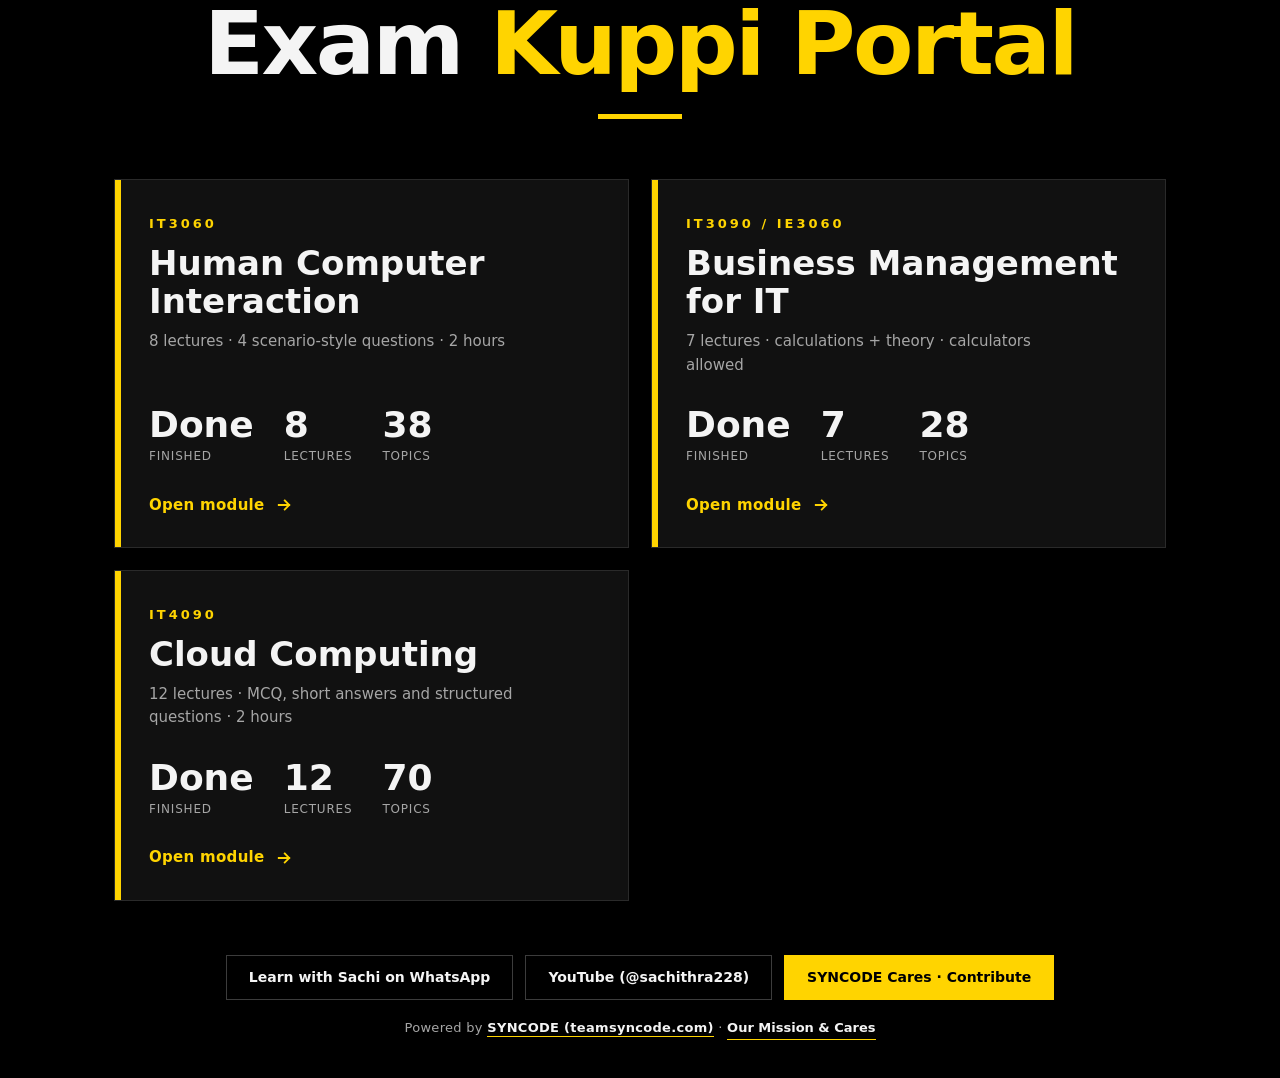
==== index.html @ 82d005c5 "Add Cloud Computing (IT4090) module with notes, exam map and practice quiz New cloud-computing/ page" ====
<!doctype html>
<html lang="en">
<head>
<meta charset="utf-8">
<meta name="viewport" content="width=device-width, initial-scale=1">
<title>Exam Kuppi Portal</title>
<style>
:root{
  --bg:#000; --side:#0a0a0a; --surf:#111; --surf2:#181818; --line:#2a2a2a; --line2:#3c3c3c;
  --txt:#f4f4f4; --muted:#a6a6a6; --faint:#747474;
  --y:#ffd400; --y2:#b89600; --y3:#6f5b00; --ytext:#000;
}
*{box-sizing:border-box;margin:0;padding:0}
html{scroll-behavior:smooth}
body{font-family:"Segoe UI","Nirmala UI",system-ui,-apple-system,sans-serif;background:var(--bg);color:var(--txt);line-height:1.55;min-height:100vh;-webkit-font-smoothing:antialiased}
button{font:inherit;color:inherit;border:0;background:none;cursor:pointer}
a{color:inherit;text-decoration:none}
svg{display:block}
::selection{background:var(--y);color:#000}
.view{display:none}
.view.on{display:block;animation:fin .35s ease}
@keyframes fin{from{opacity:0;transform:translateY(12px)}to{opacity:1;transform:none}}

/* ================= landing */
.land{max-width:1100px;margin:0 auto;padding:0 24px;min-height:100vh;display:flex;flex-direction:column;justify-content:center}
.land h1{font-size:clamp(42px,7.4vw,88px);line-height:1;font-weight:800;letter-spacing:-2.5px;text-align:center}
.land h1 span{color:var(--y)}
.rule{width:84px;height:5px;background:var(--y);margin:26px auto 0}
.mods{display:grid;grid-template-columns:1fr 1fr;gap:22px;margin-top:60px}
@media(max-width:760px){.mods{grid-template-columns:1fr}}
.mcard{position:relative;display:flex;flex-direction:column;padding:34px 34px 30px;background:var(--surf);border:1px solid var(--line);min-height:330px;transition:border-color .25s,transform .25s,background .25s}
.mcard::before{content:"";position:absolute;left:0;top:0;bottom:0;width:6px;background:var(--y)}
.mcard:hover{border-color:var(--y);transform:translateY(-6px);background:var(--surf2)}
.mcard .code{font-size:13px;font-weight:700;letter-spacing:3px;color:var(--y)}
.mcard h2{font-size:clamp(26px,3vw,34px);line-height:1.12;margin:10px 0 10px;font-weight:700}
.mcard p{color:var(--muted);font-size:15px;max-width:380px}
.mstats{display:flex;gap:30px;margin-top:auto;padding-top:30px}
.mstats b{display:block;font-size:36px;line-height:1;font-weight:800;color:var(--txt)}
.mstats span{font-size:12px;color:var(--muted);letter-spacing:.8px;text-transform:uppercase}
.mopen{display:inline-flex;align-items:center;gap:10px;margin-top:26px;font-weight:700;color:var(--y);font-size:15px;letter-spacing:.3px}
.mopen svg{transition:transform .25s}.mcard:hover .mopen svg{transform:translateX(7px)}
.lfoot{margin:54px 0 18px;display:flex;gap:12px;justify-content:center;flex-wrap:wrap}
.lbtn{display:inline-flex;align-items:center;justify-content:center;gap:9px;padding:11px 22px;border:1px solid var(--line2);background:transparent;font-size:14px;font-weight:600;color:var(--txt);transition:.2s}
.lbtn.cares{border-color:var(--y);background:var(--y);color:#000;font-weight:800}
.lbtn.cares:hover{background:#ffe033;border-color:#ffe033;color:#000;transform:translateY(-2px)}
.syncfoot{margin:0 0 38px;text-align:center;font-size:13px;color:var(--muted);letter-spacing:.3px}
.syncfoot a,.syncfoot button{color:var(--txt);font-weight:700;border-bottom:1px solid var(--y);padding-bottom:1px;transition:.2s}
.syncfoot a:hover,.syncfoot button:hover{color:var(--y)}
.cmod{position:fixed;inset:0;z-index:1000;background:rgba(0,0,0,.85);backdrop-filter:blur(4px);display:none;align-items:center;justify-content:center;padding:20px;overflow-y:auto}
.cmod.on{display:flex;animation:fin .22s ease}
.cbox{position:relative;width:100%;max-width:720px;background:var(--side);border:1px solid var(--line2);border-top:5px solid var(--y);padding:34px 34px 26px;margin:auto;box-shadow:0 24px 64px rgba(0,0,0,.85)}
.cclose{position:absolute;top:18px;right:18px;width:36px;height:36px;border:1px solid var(--line2);color:var(--muted);display:grid;place-items:center;transition:.18s;font-size:18px;line-height:1}
.cclose:hover{border-color:var(--y);color:var(--y)}
.cbox h2{font-size:clamp(24px,3.6vw,34px);line-height:1.12;font-weight:800;letter-spacing:-.8px;margin:6px 0 14px}
.cbox h2 span{color:var(--y)}
.cmiss{color:var(--txt);font-size:14.5px;line-height:1.6;padding:14px 18px;background:var(--surf);border:1px solid var(--line);border-left:4px solid var(--y);margin-bottom:22px}
.cmiss b{display:block;font-size:11px;font-weight:800;letter-spacing:2px;text-transform:uppercase;color:var(--y);margin-bottom:5px}
.csub{display:flex;align-items:center;justify-content:space-between;gap:10px;flex-wrap:wrap;font-size:11.5px;font-weight:800;letter-spacing:2px;text-transform:uppercase;color:var(--y);margin-bottom:12px}
.csub span{font-weight:500;letter-spacing:.3px;text-transform:none;color:var(--muted);font-size:12.5px}
.clist{display:grid;grid-template-columns:1fr;gap:10px}
.citem{display:flex;align-items:center;justify-content:space-between;gap:12px;padding:14px 15px;background:var(--surf);border:1px solid var(--line);text-align:left;transition:.2s}
.citem:hover{border-color:var(--y);background:var(--surf2);transform:translateY(-2px)}
.citem b{display:block;font-size:14px;font-weight:700;color:var(--txt);line-height:1.3}
.citem small{display:block;font-size:12px;color:var(--muted);margin-top:4px;line-height:1.35}
.citem .wa-ic{flex:none;width:32px;height:32px;background:var(--y);color:#000;display:grid;place-items:center;transition:transform .2s}
.citem:hover .wa-ic{transform:translateX(3px)}
.cfoot{margin-top:22px;padding-top:16px;border-top:1px solid var(--line);display:flex;align-items:center;justify-content:space-between;gap:12px;flex-wrap:wrap;font-size:13px;color:var(--muted)}
.cfoot a{color:var(--y);font-weight:700;display:inline-flex;align-items:center;gap:6px}
.cfoot a:hover{text-decoration:underline}
.lbtn:hover{border-color:var(--y);color:var(--y)}


.kick{display:none}
@media(max-width:700px){
  .land{padding:44px 18px 34px;justify-content:flex-start}
  .kick{display:inline-flex;align-items:center;gap:10px;font-size:12px;font-weight:700;letter-spacing:3px;text-transform:uppercase;color:var(--y);margin-bottom:18px}
  .kick::before{content:"";width:26px;height:2px;background:var(--y)}
  .land h1{text-align:left;font-size:min(13.4vw,64px);line-height:1;letter-spacing:-1.5px}
  .land h1 span{display:block}
  .rule{margin:22px 0 0;width:64px;height:5px}
  .mods{gap:16px;margin-top:32px}
  .mcard{padding:24px 20px 0;min-height:0;overflow:hidden}
  .mcard h2{font-size:26px;margin:8px 0 8px}
  .mcard p{font-size:14px}
  .mstats{display:grid;grid-template-columns:1fr 1fr 1fr;gap:0;margin:22px -20px 0;padding:0;border-top:1px solid var(--line)}
  .mstats div{padding:14px 0 13px 20px;border-right:1px solid var(--line)}
  .mstats div:last-child{border-right:0}
  .mstats b{font-size:28px}
  .mstats div:first-child b{color:var(--y)}
  .mstats span{font-size:10.5px;letter-spacing:.6px}
  .mopen{margin:0 -20px;padding:16px 20px;background:var(--y);color:#000;justify-content:space-between;font-size:15px;letter-spacing:.4px}
  .mcard:active{background:var(--surf2)}
  .mcard:hover{transform:none}
  .lfoot{flex-direction:column;gap:10px;margin:26px 0 0}
  .lbtn{width:100%;text-align:center;padding:15px 18px}
  .syncfoot{margin:14px 0 10px}
  .cbox{padding:26px 20px 22px}
  .clist{grid-template-columns:1fr}
}

/* ================= module shell */
.shell{display:grid;grid-template-columns:300px 1fr;min-height:100vh}
.side{position:sticky;top:0;height:100vh;overflow-y:auto;scrollbar-width:none;-ms-overflow-style:none;background:var(--side);border-right:1px solid var(--line);display:flex;flex-direction:column;padding:22px 18px 18px}
.side::-webkit-scrollbar{display:none;width:0;height:0}
.back{display:inline-flex;align-items:center;gap:8px;color:var(--muted);font-size:13.5px;font-weight:600;transition:.2s;align-self:flex-start}
.back:hover{color:var(--y)}
.sh{margin:22px 0 18px;padding-bottom:18px;border-bottom:1px solid var(--line)}
.sh .code{font-size:12px;font-weight:700;letter-spacing:2.6px;color:var(--y)}
.sh h2{font-size:20px;line-height:1.2;font-weight:700;margin:5px 0 12px}
.cd{display:flex;gap:8px}
.cd div{flex:1;border:1px solid var(--line);padding:8px 10px}
.cd b{display:block;font-size:20px;line-height:1.1;color:var(--y);font-weight:800}
.cd span{font-size:10.5px;letter-spacing:.8px;text-transform:uppercase;color:var(--muted)}
.ng{font-size:11px;font-weight:700;letter-spacing:2.2px;text-transform:uppercase;color:var(--faint);margin:6px 0 8px 2px}
.navlist{display:flex;flex-direction:column;gap:3px;margin-bottom:16px}
.ni{display:flex;align-items:center;gap:11px;padding:10px 12px;border-left:3px solid transparent;text-align:left;width:100%;font-size:14px;font-weight:500;color:var(--muted);transition:.18s;position:relative}
.ni:hover{background:var(--surf);color:var(--txt)}
.ni.on{background:var(--surf2);border-left-color:var(--y);color:var(--txt);font-weight:700}
.ni .no{flex:none;min-width:30px;font-size:12px;font-weight:800;letter-spacing:.4px;color:var(--y)}
.ni .nt{flex:1;min-width:0;white-space:nowrap;overflow:hidden;text-overflow:ellipsis}
.ni .cv{flex:none;font-size:11.5px;color:var(--faint)}
.ni.full .cv{color:var(--y)}
.ni .dot{flex:none;width:8px;height:8px;background:var(--y)}
.ni .dot.o{background:transparent;border:1.5px solid var(--faint)}
.sp{flex:1}
.prog{border-top:1px solid var(--line);padding-top:14px;font-size:12.5px;color:var(--muted)}
.prog .tr{height:6px;background:var(--surf2);margin-top:8px}
.prog .fl{height:100%;width:0;background:var(--y);transition:width .4s}
.prog b{color:var(--txt)}
.sfoot{display:flex;gap:8px;flex-wrap:wrap;margin-top:14px}
.sfoot a{font-size:12px;font-weight:600;color:var(--faint);border-bottom:1px solid var(--line2);padding-bottom:1px}
.sfoot a:hover{color:var(--y);border-color:var(--y)}

.main{padding:44px 54px 70px;min-width:0}
.main .inner{max-width:1240px}
.eyebrow{font-size:12.5px;font-weight:700;letter-spacing:2.6px;text-transform:uppercase;color:var(--y)}
.main h1{font-size:clamp(28px,4vw,44px);line-height:1.1;font-weight:800;letter-spacing:-1px;margin:6px 0 8px}
.lede{color:var(--muted);font-size:15px;max-width:640px}
.ysep{width:56px;height:4px;background:var(--y);margin:20px 0 26px}

/* exam map */
.bars{display:flex;flex-direction:column}
.bar{display:grid;grid-template-columns:190px 1fr 124px;gap:16px;align-items:center;padding:13px 12px;margin:0 -12px;border-bottom:1px solid var(--line);cursor:pointer;transition:background .15s}
.bar:hover{background:var(--surf)}
.bar .nm{font-size:14.5px;font-weight:600}
.bar .nm i{font-style:normal;color:var(--y);font-weight:800;margin-right:10px}
.bar .tr{height:12px;background:var(--surf2);border:1px solid var(--line)}
.bar .fl{height:100%;width:var(--w,0%);background:var(--y);animation:grow 1s cubic-bezier(.2,.8,.2,1) .15s both}
.bar.p-mid .fl{background:var(--y2)}.bar.p-low .fl{background:var(--y3)}.bar.p-skip .fl{background:#3a3a3a}
@keyframes grow{from{width:0}}
.bar .vl{text-align:right;color:var(--muted);font-size:13px;white-space:nowrap}
.legend{display:flex;gap:22px;margin-top:18px;font-size:12.5px;color:var(--muted);flex-wrap:wrap}
.legend i{display:inline-block;width:11px;height:11px;margin-right:7px;vertical-align:-1px}


/* exam map charts */
.inner.wide{max-width:none}
.kpis{display:grid;grid-template-columns:repeat(4,1fr);gap:12px;margin-bottom:20px}
.kpi{border:1px solid var(--line);background:var(--surf);padding:18px 18px 16px;border-top:3px solid var(--y)}
.kpi b{display:block;font-size:34px;line-height:1;font-weight:800;color:var(--y);letter-spacing:-1px}
.kpi b small{font-size:17px;color:var(--muted);font-weight:700;margin-left:2px}
.kpi span{display:block;margin-top:8px;font-size:12px;letter-spacing:.8px;text-transform:uppercase;color:var(--muted)}
.mgrid{display:grid;grid-template-columns:1fr 1.15fr;gap:20px;margin-bottom:20px}
@media(min-width:901px){.mgrid.eq{grid-template-columns:1fr 1fr}}
.pc{border:1px solid var(--line);background:var(--surf);padding:22px}
.pc h4{font-size:12px;font-weight:700;letter-spacing:2.2px;text-transform:uppercase;color:var(--y)}
.pc .ps{font-size:13px;color:var(--muted);margin:4px 0 16px}
.dwrap{display:flex;gap:22px;align-items:center;flex-wrap:wrap}
.donut{width:210px;height:210px;flex:none}
.donut .seg{cursor:pointer;transition:opacity .2s;animation:dr 1.1s cubic-bezier(.2,.8,.2,1) both}
@keyframes dr{from{stroke-dasharray:0 var(--c)}}
.donut text{text-anchor:middle}
.dl{flex:1;min-width:170px;display:flex;flex-direction:column;gap:2px}
.dl div{display:flex;align-items:center;gap:10px;padding:6px 8px;margin:0 -8px;font-size:13.5px;cursor:pointer;transition:background .15s}
.dl div:hover{background:var(--surf2)}
.dl i{flex:none;width:12px;height:12px}
.dl em{font-style:normal;flex:1}
.dl b{font-weight:700;color:var(--txt)}
.heat{display:grid;grid-template-columns:150px repeat(var(--cols),1fr) 48px;gap:5px;align-items:center}
.heat .hh{font-size:11px;font-weight:700;letter-spacing:.6px;color:var(--muted);text-align:center;text-transform:uppercase}
.heat .hl{font-size:13.5px;font-weight:600;white-space:nowrap;overflow:hidden;text-overflow:ellipsis;cursor:pointer}
.heat .hl i{font-style:normal;color:var(--y);font-weight:800;margin-right:8px}
.heat .hc{height:30px;border:1px solid var(--line);background:var(--surf2);cursor:pointer}
.heat .hc.on{background:var(--y);border-color:var(--y)}
.heat .ht{font-size:12px;color:var(--muted);text-align:right}
.heat .hl:hover{color:var(--y)}
.stack{display:flex;height:34px;border:1px solid var(--line);overflow:hidden}
.stack div{display:grid;place-items:center;font-size:12px;font-weight:800;color:#000;min-width:0}
.sleg{display:flex;gap:18px;flex-wrap:wrap;margin-top:12px;font-size:12.5px;color:var(--muted)}
.sleg i{display:inline-block;width:11px;height:11px;margin-right:7px;vertical-align:-1px}
.hy{display:flex;flex-direction:column;gap:2px}
.hy>div{display:grid;grid-template-columns:128px 1fr 56px;gap:14px;align-items:center;padding:8px 8px;margin:0 -8px;cursor:pointer;font-size:13.5px;transition:background .15s}
.hy>div:hover{background:var(--surf2)}
.hy .tk{display:flex;gap:3px}
.hy .tk i{flex:1;height:14px;background:var(--surf2);border:1px solid var(--line)}
.hy .tk i.on{background:var(--y);border-color:var(--y)}
.hy .nm i{font-style:normal;color:var(--y);font-weight:800;margin-right:8px}
.hy .vl{text-align:right;color:var(--muted);font-size:12.5px}
@media(max-width:900px){
  .kpis{grid-template-columns:repeat(2,1fr)}
  .mgrid{grid-template-columns:1fr}
  .heat{grid-template-columns:104px repeat(var(--cols),1fr) 40px}
  .hy>div{grid-template-columns:96px 1fr 48px;gap:10px}
  .donut{margin:0 auto}
}

/* rules */
.stats{display:grid;grid-template-columns:repeat(4,1fr);gap:12px;margin-bottom:30px}
.stats div{border:1px solid var(--line);background:var(--surf);padding:18px 14px;text-align:center;border-top:3px solid var(--y)}
.stats b{display:block;font-size:24px;line-height:1.15;color:var(--y);font-weight:800}
.stats span{font-size:12px;color:var(--muted)}
.rules{display:flex;flex-direction:column;gap:0;counter-reset:r}
.rules div{display:flex;gap:18px;align-items:flex-start;padding:17px 4px;border-bottom:1px solid var(--line);font-size:16px}
.rules i{counter-increment:r;flex:none;width:32px;height:32px;background:var(--y);color:#000;font-style:normal;font-weight:800;font-size:14px;display:grid;place-items:center}
.rules i::before{content:counter(r)}

/* lecture view */
.lhead{display:flex;gap:18px;align-items:flex-start}
.lbig{flex:none;width:64px;height:64px;background:var(--y);color:#000;display:grid;place-items:center;font-weight:800;font-size:22px}
.tags{display:flex;gap:7px;flex-wrap:wrap;margin-top:12px}
.tg{font-size:11.5px;font-weight:700;padding:3px 10px;letter-spacing:.3px;border:1px solid var(--line2);color:var(--muted)}
.tg.hot{background:var(--y);border-color:var(--y);color:#000}
.tg.mid{border-color:var(--y2);color:var(--y2)}
.tg.low{border-color:var(--y3);color:#9b8400}
.toolbar{display:flex;gap:10px;flex-wrap:wrap;margin:24px 0 18px}
.tbtn{padding:9px 16px;border:1px solid var(--line2);font-size:13px;font-weight:600;color:var(--muted);transition:.18s}
.tbtn:hover{border-color:var(--y);color:var(--y)}
.tbtn.on{background:var(--y);border-color:var(--y);color:#000}

/* tree */
.rootrow{display:flex;align-items:center;gap:14px;padding:13px 18px;background:var(--surf);border:1px solid var(--line);border-left:4px solid var(--y)}
.rootrow b{font-size:16.5px}.rootrow .cnt{margin-left:auto;color:var(--muted);font-size:13px}
.rootrow.sm{padding:10px 16px;margin-top:14px}.rootrow.sm b{font-size:15px}
.children{margin-left:26px;padding:6px 0 4px 26px}
.children>.node{position:relative}
.children>.node::before{content:"";position:absolute;left:-26px;top:-6px;bottom:0;border-left:1.5px solid var(--line2)}
.children>.node:last-child::before{bottom:auto;height:calc(var(--tick) + 6px)}
.children>.node::after{content:"";position:absolute;left:-26px;top:var(--tick);width:20px;border-top:1.5px solid var(--line2)}
.lv2{--tick:26px}.lv3{--tick:15px}
.kids{display:grid;grid-template-rows:0fr;transition:grid-template-rows .3s ease}
.node.open>.kids{grid-template-rows:1fr}
.kin{overflow:hidden}
.nrow{width:100%;text-align:left;display:flex;gap:13px;align-items:center}
.topic>.nrow{padding:10px 12px;margin:3px 0;border:1px solid transparent;transition:.15s}
.topic>.nrow:hover{background:var(--surf);border-color:var(--line)}
.topic.open>.nrow{background:var(--surf);border-color:var(--line2)}
.ck{flex:none;width:22px;height:22px;border:1.5px solid var(--faint);display:grid;place-items:center;color:transparent;transition:.15s}
.ck:hover{border-color:var(--y)}
.topic.done .ck{background:var(--y);border-color:var(--y);color:#000}
.ttx{flex:1;min-width:0;font-weight:600;font-size:15px}
.ttx small{display:block;font-weight:400;font-size:12px;color:var(--faint)}
.topic.done .ttx{color:var(--muted)}
.yield{display:inline-block;font-size:10.5px;font-weight:800;letter-spacing:.9px;text-transform:uppercase;background:var(--y);color:#000;padding:1px 8px;margin-right:8px;vertical-align:1px}
.chev{flex:none;width:28px;height:28px;display:grid;place-items:center;color:var(--muted);transition:transform .25s}
.node.open>.nrow .chev{transform:rotate(90deg);color:var(--y)}
.leaf{padding:5px 0 5px 4px;font-size:14.5px;position:relative}
.leaf b{color:var(--y)}
.leaf table{width:100%;border-collapse:collapse;font-size:13.5px;margin:2px 0}
.leaf td,.leaf th{border:1px solid var(--line2);padding:7px 11px;text-align:left;vertical-align:top}
.leaf th{background:var(--y);color:#000;font-weight:700}
.leaf.note .lf{border-left:3px solid var(--y);background:var(--surf);padding:8px 14px;font-size:13.5px}
.leaf.note .lf::before{content:"NOTE  ";font-weight:800;color:var(--y);letter-spacing:.8px;font-size:11px}
.etip{margin:14px 0 6px;padding:16px 20px;background:var(--y);color:#000;font-size:14.5px;font-weight:500}
.etip b{letter-spacing:1px;text-transform:uppercase;font-size:11.5px;margin-right:10px;background:#000;color:var(--y);padding:2px 8px}
.lnav{display:flex;justify-content:space-between;gap:10px;margin-top:22px}
.lnav button{padding:11px 20px;border:1px solid var(--line2);font-size:13.5px;font-weight:600;color:var(--txt);transition:.18s}
.lnav button:hover:not(:disabled){border-color:var(--y);color:var(--y)}
.lnav button:disabled{opacity:.3;cursor:default}
.hide{display:none!important}
.empty{color:var(--muted);padding:30px 0}


/* head row, papers and preview */
.hrow{display:flex;align-items:flex-end;justify-content:space-between;gap:6px 18px;flex-wrap:wrap}
.pbtn{display:inline-flex;align-items:center;gap:10px;flex:none;background:var(--y);color:#000;border:1px solid var(--y);font-size:13.5px;font-weight:800;letter-spacing:.3px;padding:13px 20px;margin-bottom:8px;transition:.18s}
.pbtn:hover{background:#000;color:var(--y)}
.dgroup{margin-bottom:18px}
.dgl{font-size:11px;font-weight:700;letter-spacing:2.2px;text-transform:uppercase;color:var(--faint);margin-bottom:9px}
.dtabs{display:flex;gap:8px;flex-wrap:wrap}
.dtab{display:inline-flex;align-items:center;gap:9px;padding:10px 16px;border:1px solid var(--line2);font-size:13.5px;font-weight:600;color:var(--muted);transition:.18s}
.dtab:hover{border-color:var(--y);color:var(--y)}
.dtab.on{background:var(--y);border-color:var(--y);color:#000}
.dtab small{font-size:11px;font-weight:700;opacity:.65}
.vbar{display:flex;align-items:center;gap:10px 12px;flex-wrap:wrap;padding:14px 18px;margin-top:6px;border:1px solid var(--line);border-left:4px solid var(--y);background:var(--surf)}
.vbar .vt{flex:1;min-width:220px}
.vbar .vt b{display:block;font-size:16px}
.vbar .vt span{font-size:12.5px;color:var(--muted)}
.vwrap{display:flex;flex-direction:column;align-items:center;gap:16px;min-height:320px;padding:24px 16px;background:#0a0a0a;border:1px solid var(--line);border-top:0}
.vpage{position:relative;width:100%;max-width:1000px;background:#fff;box-shadow:0 6px 28px rgba(0,0,0,.7)}
.vpage canvas{position:absolute;inset:0;width:100%;height:100%}
.vpage i{position:absolute;z-index:1;right:10px;bottom:8px;padding:4px 8px;background:#000;color:var(--y);font-size:11px;font-weight:700;font-style:normal}
.vmsg{color:var(--muted);padding:40px 10px;text-align:center;max-width:520px}



/* ================= message sachi */
.mform{max-width:760px}
.mlab{display:block;font-size:11.5px;font-weight:800;letter-spacing:1.8px;text-transform:uppercase;color:var(--y);margin:22px 0 9px}
.mlab small{font-weight:500;letter-spacing:.3px;text-transform:none;color:var(--muted);margin-left:8px;font-size:12.5px}
.mchips{display:flex;gap:8px;flex-wrap:wrap}
.mchip{padding:9px 16px;border:1px solid var(--line2);font-size:13.5px;font-weight:600;color:var(--muted);transition:.18s}
.mchip:hover{border-color:var(--y);color:var(--y)}
.mchip.on{background:var(--y);border-color:var(--y);color:#000}
.mform textarea,.mform input[type=text]{width:100%;background:var(--surf);border:1px solid var(--line2);color:var(--txt);font:inherit;font-size:15px;padding:13px 15px;outline:0;border-radius:0;transition:border-color .18s}
.mform textarea{min-height:170px;resize:vertical;line-height:1.55}
.mform textarea:focus,.mform input[type=text]:focus{border-color:var(--y)}
.mform ::placeholder{color:var(--faint)}
.mrow{display:flex;align-items:center;justify-content:space-between;gap:12px;margin-top:8px;font-size:12.5px;color:var(--faint)}
.mrow b{color:var(--muted);font-weight:600}
.mhp{position:absolute;left:-9999px;width:1px;height:1px;overflow:hidden}
.mact{display:flex;align-items:center;gap:16px;flex-wrap:wrap;margin-top:26px}
.mact .pbtn{margin:0;cursor:pointer;font-family:inherit}
.mact .pbtn:disabled{opacity:.5;cursor:default}
.mnote{font-size:13px;color:var(--muted)}
.mmsg{margin-top:18px;padding:14px 18px;border:1px solid var(--line);border-left:4px solid var(--y);background:var(--surf);font-size:14.5px}
.mmsg.err{border-left-color:#ff6b5e}
.mmsg b{color:var(--y)}
.mdone{padding:34px 28px;border:1px solid var(--line);border-top:4px solid var(--y);background:var(--surf);max-width:760px}
.mdone h3{font-size:22px;margin-bottom:8px}.mdone p{color:var(--muted);margin-bottom:18px}


.mswrap{display:flex;align-items:center;gap:14px;margin-top:22px;padding:14px 16px;border:1px solid var(--line);background:var(--surf)}
.sw{flex:none;position:relative;width:50px;height:28px;border:1px solid var(--line2);background:var(--surf2);transition:.2s}
.sw i{position:absolute;top:3px;left:3px;width:20px;height:20px;background:var(--faint);transition:.2s}
.sw.on{background:var(--y);border-color:var(--y)}
.sw.on i{left:25px;background:#000}
.sw:focus-visible{outline:2px solid var(--y);outline-offset:2px}
.swt b{display:block;font-size:15px}
.swt span{font-size:12.5px;color:var(--muted)}
#mnamebox.hide{display:none}


.mpub{margin-top:10px;font-size:12.5px;color:var(--muted)}
.wall{margin-top:46px;max-width:760px;padding-top:26px;border-top:1px solid var(--line)}
.wh{display:flex;align-items:center;justify-content:space-between;gap:12px;margin-bottom:16px}
.wh h3{font-size:12px;font-weight:800;letter-spacing:2px;text-transform:uppercase;color:var(--y)}
.wh h3 span{color:var(--muted);font-weight:600;letter-spacing:.4px;text-transform:none;margin-left:8px}
.wref,.wmod{font-size:12.5px;font-weight:600;color:var(--faint);border-bottom:1px solid var(--line2);padding-bottom:1px;transition:.18s}
.wref:hover,.wmod:hover{color:var(--y);border-color:var(--y)}
.wmsg{padding:16px 18px;margin-bottom:10px;border:1px solid var(--line);border-left:4px solid var(--y);background:var(--surf)}
.wmsg p{font-size:15px;line-height:1.6;word-wrap:break-word;overflow-wrap:anywhere}
.wmeta{display:flex;align-items:center;gap:10px;margin-top:10px;font-size:12px;color:var(--faint)}
.wmeta b{color:var(--muted);font-weight:700}
.wdel{margin-left:auto;padding:4px 10px;border:1px solid #6b2a25;color:#ff8f84;font-size:12px;font-weight:700}
.wdel:hover{background:#ff6b5e;color:#000;border-color:#ff6b5e}
.wmsg0{padding:26px 8px;color:var(--muted);font-size:14.5px}
.wfoot{margin-top:18px;text-align:right}

/* ================= try with me */
#v-try.on{display:block}
.tw{height:100vh;height:100dvh;display:grid;grid-template-rows:auto minmax(0,1fr) auto;background:var(--bg)}
.tbar{display:flex;align-items:center;gap:16px;padding:11px 22px;background:var(--side);border-bottom:1px solid var(--line);min-width:0}
.tbar .ttl{flex:none;font-weight:800;font-size:15px;line-height:1.2}
.tbar .ttl small{display:block;font-weight:600;font-size:11px;letter-spacing:1.6px;text-transform:uppercase;color:var(--y)}
.tchips{display:flex;gap:6px;flex:1;min-width:0;overflow-x:auto;scrollbar-width:none;padding:2px 0}
.tchips::-webkit-scrollbar{display:none}
.tchip{flex:none;padding:6px 11px;border:1px solid var(--line2);font-size:12.5px;font-weight:700;color:var(--muted);transition:.15s}
.tchip:hover{border-color:var(--y);color:var(--y)}
.tchip.on{background:var(--y);border-color:var(--y);color:#000}
.tchip.q{margin-left:12px;border-color:transparent;padding-left:0;padding-right:2px;color:var(--faint);letter-spacing:1.4px;font-size:11px;text-transform:uppercase;pointer-events:none}
.tbody{display:grid;grid-template-columns:minmax(0,1fr) minmax(0,1.12fr);min-height:0}
.tpl{overflow-y:auto;padding:24px 28px 40px;background:#0e0e0e;border-right:1px solid var(--line)}
.tph{display:flex;align-items:baseline;gap:12px;flex-wrap:wrap;margin-bottom:14px}
.tph .qn{font-size:12px;font-weight:700;letter-spacing:2px;text-transform:uppercase;color:var(--y)}
.tph h2{font-size:20px;line-height:1.25;font-weight:800;flex-basis:100%}
.tph .mkc{margin-left:auto;background:var(--y);color:#000;font-weight:800;font-size:12px;padding:3px 10px}
.paper{background:#f6f3ea;color:#151515;padding:24px 28px;font-family:Georgia,"Times New Roman",serif;font-size:16.5px;line-height:1.6;box-shadow:0 10px 34px rgba(0,0,0,.7)}
.paper .qtx{margin:0 0 12px}
.paper .mk{font-style:italic;color:#444;font-size:14.5px;white-space:nowrap}
.paper ol.tl{list-style:none;margin:6px 0 0;padding:0}
.paper ol.tl li{display:flex;gap:12px;padding:3px 0}
.paper ol.tl li span{flex:none;width:34px;text-align:right}
.paper .tb{width:100%;border-collapse:collapse;margin:10px 0 14px;font-size:15px}
.paper .tb th,.paper .tb td{border:1px solid #222;padding:4px 10px;text-align:left}
.paper .tb th{background:#e5e1d3}
.paper .tb td:not(:first-child),.paper .tb th:not(:first-child){text-align:right}
.paper .tb tr.tot td{font-weight:700;background:#ece8da}
.paper .fig{background:#fff;max-width:400px;margin:10px auto 0;border:1px solid #ccc}
.paper .fig svg{display:block;width:100%;height:auto}
.paper .fig .cap{text-align:center;font-weight:700;padding:2px 0 6px;font-size:14px}
.tpr{overflow-y:auto;padding:24px 28px 90px;cursor:pointer;scroll-behavior:smooth;position:relative}
.tpr .tph{margin-bottom:16px}
.st{border:1px solid var(--line);border-left:4px solid var(--y);background:var(--surf);padding:16px 20px;margin-bottom:14px;animation:stin .4s cubic-bezier(.2,.8,.2,1)}
@keyframes stin{from{opacity:0;transform:translateY(14px)}}
.st h5{font-size:11.5px;font-weight:800;letter-spacing:1.5px;text-transform:uppercase;color:var(--y);margin-bottom:9px}
.st h5 i{font-style:normal;display:inline-block;min-width:22px;margin-right:8px;padding:1px 6px;background:var(--y);color:#000;text-align:center}
.st .sn{color:#e8e8e8;font-size:15px;margin:6px 0 8px}
.st .fa{background:var(--y);color:#000;font-weight:800;font-size:16.5px;line-height:1.35;padding:11px 15px;margin:8px 0}
.st ul.lst{margin:6px 0 4px 20px;padding:0;font-size:15px}
.st ul.lst li{margin:3px 0}
.st .tb{width:100%;border-collapse:collapse;margin:8px 0;font-size:14px}
.st .tb th,.st .tb td{border:1px solid var(--line2);padding:6px 10px;text-align:left;vertical-align:top}
.st .tb th{background:var(--y);color:#000;font-weight:700}
.st .tb.num td:not(:first-child),.st .tb.num th:not(:first-child){text-align:right}
.st .tb tr.tot td{font-weight:800;color:var(--y);background:var(--surf2)}
.st .tp{margin-top:6px;padding:10px 14px;border:1px dashed var(--y);font-size:14.5px}
.st .tp .lb{color:var(--y);letter-spacing:1px;font-size:11.5px;font-weight:800;margin-right:10px}
.st .calc{display:flex;gap:14px;padding:6px 0;border-bottom:1px dashed var(--line2);font-size:15.5px}
.st .calc span{flex:none;min-width:118px;padding-top:3px;font-size:11.5px;font-weight:800;letter-spacing:.8px;text-transform:uppercase;color:var(--y)}
.st .tx{font-weight:700;font-size:15.5px}
.st .ef{margin:4px 0 8px;font-size:14.5px;color:var(--muted)}
.st .ef b{color:var(--txt)}
.st .run{margin-top:8px;padding:9px 13px;background:var(--surf2);border:1px solid var(--line);font-size:15px}
.st .run .ok{color:var(--y);font-weight:800;font-size:12px;letter-spacing:.8px;text-transform:uppercase;margin-left:8px}
.st .grpnote{font-size:12px;color:var(--muted);margin-bottom:4px}
.st .fig{background:#fff;padding:8px;margin:12px auto 4px;max-width:440px}
.st .fig svg{display:block;width:100%;height:auto}
.thint{border:1px dashed var(--line2);padding:26px 22px;color:var(--muted);font-size:15px;text-align:center}
.thint b{color:var(--y)}
.tend{padding:16px;text-align:center;color:var(--y);font-weight:700;letter-spacing:.5px;font-size:14px}
.tbot{display:flex;align-items:center;gap:14px;padding:10px 22px;background:var(--side);border-top:1px solid var(--line)}
.tprog{flex:1;min-width:0}
.tprog .tt{font-size:12.5px;color:var(--muted);margin-bottom:6px;white-space:nowrap;overflow:hidden;text-overflow:ellipsis}
.tprog .tt b{color:var(--txt)}
.tprog .bar2{height:5px;background:var(--surf2)}
.tprog .bar2 i{display:block;height:100%;width:0;background:var(--y);transition:width .3s}
.tbot .tbtn{padding:10px 18px}
.tbot .tbtn.big{background:var(--y);border-color:var(--y);color:#000;font-weight:800}
.tbot .tbtn.big:hover{background:#000;color:var(--y)}
.thelp{font-size:11.5px;color:var(--faint);white-space:nowrap}
@media(max-width:900px){
  .tbar{padding:9px 12px;gap:8px 12px;flex-wrap:wrap}.tbar .ttl small{display:none}
  .tchips{flex:1 1 100%;order:3}
  .tbody{grid-template-columns:minmax(0,1fr);grid-template-rows:minmax(0,36%) minmax(0,1fr)}
  .tpl{padding:14px 14px 24px;border-right:0;border-bottom:1px solid var(--line)}
  .paper{padding:16px;font-size:15px}
  .tpr{padding:16px 14px 80px}
  .tbot{flex-wrap:wrap;padding:8px 12px;gap:8px}.tprog{flex:1 1 100%}.thelp{display:none}.tbot .tbtn{flex:1;padding:10px 6px;font-size:13px}
  .st .tb,.paper .tb{display:block;overflow-x:auto}
  .tph h2{font-size:18px}
}

/* ================= responsive */
@media(max-width:900px){
  .shell{grid-template-columns:1fr}
  .side{position:static;height:auto;border-right:0;border-bottom:1px solid var(--line);padding:16px 16px 6px}
  .sh{margin:14px 0 12px;padding-bottom:12px}
  .navlist{flex-direction:row;overflow-x:auto;gap:6px;padding-bottom:10px;margin-bottom:8px}
  .ni{flex:none;width:auto;border-left:0;border-bottom:3px solid transparent;padding:9px 13px;white-space:nowrap}
  .ni.on{border-bottom-color:var(--y);border-left-color:transparent}
  .ni .nt{max-width:150px}.ni .cv,.ni .dot{display:none}
  .ng,.sp,.sfoot{display:none}
  .prog{border-top:0;padding-top:0;margin-bottom:12px}
  .main{padding:28px 18px 56px}
  .vwrap{padding:14px 8px}.dtab{padding:9px 12px}.pbtn{padding:11px 16px}
  .stats{grid-template-columns:repeat(2,1fr)}
  .bar{grid-template-columns:1fr;gap:6px}.bar .vl{text-align:left}
  .children{margin-left:10px;padding-left:18px}
  .children>.node::before,.children>.node::after{left:-18px}.children>.node::after{width:14px}
  .rootrow .cnt{display:none}
  .lbig{width:50px;height:50px;font-size:18px}
  .leaf table{display:block;overflow-x:auto}
}
</style>
</head>
<body>

<!-- ================= landing -->
<section class="view" id="v-land">
  <div class="land">
    <div class="kick">Learn with Sachi</div>
    <h1>Exam <span>Kuppi Portal</span></h1>
    <div class="rule"></div>
    <div class="mods" id="mods"></div>
    <div class="lfoot">
      <a class="lbtn" href="https://whatsapp.com/channel/0029VbAOUZj6hENiKN0n9K2y" target="_blank" rel="noopener">Learn with Sachi on WhatsApp</a>
      <a class="lbtn" href="https://www.youtube.com/@sachithra228" target="_blank" rel="noopener">YouTube (@sachithra228)</a>
      <button class="lbtn cares" type="button" data-cares>SYNCODE Cares · Contribute</button>
    </div>
    <div class="syncfoot">Powered by <a href="https://teamsyncode.com" target="_blank" rel="noopener">SYNCODE (teamsyncode.com)</a> · <button type="button" data-cares>Our Mission &amp; Cares</button>
    </div>
  </div>
</section>

<!-- ================= module -->
<section class="view" id="v-mod">
  <div class="shell">
    <aside class="side" id="side"></aside>
    <main class="main"><div class="inner" id="main"></div></main>
  </div>
</section>

<!-- ================= try with me -->
<section class="view" id="v-try"><div class="tw" id="tw"></div></section>

<script>
const li=a=>"<ul>"+a.map(x=>"<li>"+x+"</li>").join("")+"</ul>";
const tip=t=>'<div class="tip">'+t+'</div>';
const DATA={
hci:{
 key:"hci",name:"Human Computer Interaction",code:"IT3060",date:[10,29],drive:"https://drive.google.com/drive/folders/10buIjxId_D9DDx8CcCl0pB1D9Rixxtb7?usp=sharing",color:"#38bdf8",
 desc:"8 lectures · 4 scenario-style questions · 2 hours",
 mapSub:"2023 / 2024 papers වල ප්‍රශ්න lecture එකකට map කරපු approximate marks (මගේ mapping).",
 fmt:[["2 hrs","Paper duration"],["4 Qs","All compulsory"],["10 min","Reading time"],["100","Total marks"]],
 rules:["<b>Marks = Points.</b> 6 marks → 3 points × 2 lines","<b>Scenario නම</b> හැම answer එකකම (Ryan, FitTrack…)","<b>Agree/Disagree</b> → decision + UX terms + example","<b>Define → Explain → Example</b>; Compare = table","Persona / storyboard / wireframe → boxes + labels"],
 plan:[["Intro + Exam map","8–10 min"],["L1 HCI & UX","22 min"],["L2 Design Mindset","20 min"],["L3 User Research","30 min"],["Break","10 min"],["L4 Ideation & Interactions","22 min"],["L5 Principles","15 min"],["L6 Prototyping","22 min"],["L7 Usability Evaluation","25 min"],["Live scenario drill + Q&A","20 min"]],
 planSub:"Full plan ≈ 3 hrs (fast plan ≈ 2 hrs: L5 & L4 interface types ඉක්මනින් යන්න).",
 lectures:[
 {n:1,t:"Overview of HCI & UX",p:"hot",w:24.5,wl:"≈ 28 / 21 marks",s:"Definitions, UX factors, contexts, social issues, accessibility",
  tags:["2019","2022","2023","2024"],
  topics:[
   {t:"HCI & UX definitions",h:1,b:li(["<b>HCI</b> = study of how people interact with computing technology — <i>design, evaluation & implementation</i> of interactive systems for human use (ACM SIGCHI).","<b>Goals:</b> usable products · improve existing ones · find tasks software can solve. <b>Interdisciplinary.</b>","<b>UX</b> = all aspects of end-user interaction with company, services & products (Norman & Nielsen)."])},
   {t:"UX factors – Morville's 7 (U-U-F-C-D-A-V)",h:1,sub:"2023 · 2024",b:li(["<b>Useful</b> – serves a real need · <b>Usable</b> – effective & efficient","<b>Findable</b> – easy to locate · <b>Credible</b> – trustworthy","<b>Desirable</b> – chosen over alternatives · <b>Accessible</b> – all abilities","<b>Valuable</b> – value to user & business"])},
   {t:"UI vs UX",h:1,sub:"2023 Q1(b)",b:li(["<b>UI</b> = look & feel (layout, colour, buttons, typography).","<b>UX</b> = the whole experience (needs, emotions, usability, usefulness). UI ⊂ UX."])},
   {t:"User-Centered Design & HCI benefits",b:li(["<b>4 steps:</b> understand context → specify requirements → design → evaluate (iterate).","<b>Advantages:</b> ↑ sales/↓ support cost · safer · recognises diversity.","<b>HCI benefits:</b> productivity ↑ · training ↓ · quality · satisfaction · market share ↑ (2024 Q1a)."])},
   {t:"Contexts of HCI (4 + social)",h:1,sub:"2023 Q1(d) · 2024 Q1(c)",b:li(["Context = actual conditions under which a system is used.","<b>User</b> (profile, location, people) · <b>Time</b> (time zone, season) · <b>Physical</b> (noise, light, temperature) · <b>Computing</b> (network, bandwidth, devices) · Social (5th)."])+tip("Definition + 2 types with examples = 4 marks.")},
   {t:"Social issues & multi-cultural interaction",sub:"2019 · 2024",b:li(["11 issues: privacy & security · literacy · business needs · gender · age · government · technology diversity · emergencies · personal needs · cultural · human diversity.","Multi-cultural: language, date formats, LTR/RTL, currency, colours, symbols."])},
   {t:"Accessibility – 4 disabilities + fixes",h:1,sub:"2023 · 2024",b:'<table><tr><th>Type</th><th>Design for it</th></tr><tr><td><b>Visual</b></td><td>Screen reader, high contrast, scalable text, not colour-only (8% men colour-blind)</td></tr><tr><td><b>Auditory</b></td><td>Captions, transcripts, visual alerts</td></tr><tr><td><b>Motor</b></td><td>Voice input, Sticky Keys, eye tracking, big targets</td></tr><tr><td><b>Cognitive</b></td><td>Simple language, sitemap, spell-checker</td></tr></table>'}
  ],tip:"L1 = 20–28 marks of every paper. UX factors, contexts, accessibility ඉතා වැදගත්."},
 {n:2,t:"Design Mindset",p:"hot",w:15.8,wl:"≈ 13 / 18.5 marks",s:"Design Thinking · Participatory Design · Behavioral sciences",tags:["2019","2022","2023","2024"],
  topics:[
   {t:"Design Thinking – 5 phases",h:1,sub:"10 marks every year",b:li(["<b>1 Empathize</b> – interview, observe, immerse; drop assumptions.","<b>2 Define</b> – human-centred problem statement: “[User] needs [need] because [insight]”.","<b>3 Ideate</b> – brainstorm, brainwrite, SCAMPER; quantity first.","<b>4 Prototype</b> – cheap scaled-down versions; accept / improve / reject.","<b>5 Test</b> – with real users; results feed back (non-linear, iterative)."])+tip("Write 2 lines per phase naming <b>your scenario</b> (e.g. Ryan, Wooden Creations).")},
   {t:"Participatory Design",h:1,sub:"all 4 papers",b:li(["Users + developers + business reps design <b>together</b> — user = partner.","<b>Why:</b> realistic expectations · ↓ resistance · user voice · <b>mutual learning</b>.","<b>Limits:</b> time, proximity, access to right users. <b>Designers:</b> coordinate · facilitate · prepare · advocate."])},
   {t:"Behavioral science & cognition",sub:"2024 Q2(f)",b:li(["Behaviour = conscious & non-conscious <b>decisions</b>; emotion appraisal.","Cognition: attention · perception · memory · learning · problem-solving → reduce cognitive load."])}
  ],tip:"Design Thinking template එක හැම scenario එකකටම පාවිච්චි කරන්න."},
 {n:3,t:"Need Finding & User Research",p:"hot",w:21.3,wl:"≈ 20 / 22.5 marks",s:"Users · Interviews · Personas · Storyboards · Contextual inquiry · Scenarios",tags:["2019","2022","2023","2024"],
  topics:[
   {t:"Users & user groups",h:1,b:li(["<b>Primary</b> (frequent) · <b>Secondary</b> (occasional / via intermediary) · <b>Tertiary</b> (affected / influence purchase) – Eason.","“You are NOT the user.”"])+tip("“3 user groups” → name + 1-line description + need.")},
   {t:"Research methods",b:li(["<b>Without product:</b> interviews, focus groups, surveys, contextual inquiry, diary, card sorting.","<b>With product:</b> usability lab, eye tracking, A/B, click-stream, concept testing, benchmarking.","Axes: attitudinal vs behavioural · qualitative vs quantitative."])},
   {t:"Interviews – 3 types",h:1,sub:"2024 Q2(d)",b:'<table><tr><th>Type</th><th>Style</th></tr><tr><td><b>Structured</b></td><td>Closed, preset Qs · comparable data · inflexible</td></tr><tr><td><b>Unstructured</b></td><td>No preset, open-ended · rich · hard to analyse</td></tr><tr><td><b>Semi-structured</b></td><td>Preset open Qs + follow-ups · balance</td></tr></table>'},
   {t:"Focus groups & surveys",b:li(["<b>Focus group</b> 3–10 people: broad views, debate; needs skilled facilitator, dominant members.","<b>Survey</b> 6 steps: topic → sample → questions → evaluate → send → analyse."])},
   {t:"Personas",h:1,sub:"every paper",b:li(["Fictional archetype from real research data — name, life, goals.","<b>Template:</b> Picture · Demographics · Behaviors · Goals & pain points.","Types: goal-directed · role-based · engaging · fictional."])+tip("Draw 4 boxes, give a name, keep it realistic.")},
   {t:"Storyboards & Scenarios",sub:"2019 · 2022",b:li(["<b>Storyboard</b> – panels showing a task: Character · Scene · Plot (6–8 panels + captions).","<b>Scenario</b> – Who · Why · What goals · How (+ barriers); present tense."])},
   {t:"Contextual Inquiry",sub:"2019",b:li(["Observe users <b>in their context</b>; partnership: user = master, you = apprentice.","Record: quotes “ ” = said, plain = done, ( ) = interpretation.","CI = what users <b>do</b>; interviews = what they <b>say</b>."])}
  ],tip:"Scenario එකකට user groups + persona + interview/technique ප්‍රශ්න හැම අවුරුද්දෙම."},
 {n:4,t:"Design for Different Interactions",p:"mid",w:9.5,wl:"≈ 6 / 13 marks",s:"Ideation · 5 dimensions · IA · Interaction types",tags:["2019","2022","2023","2024"],
  topics:[
   {t:"Ideation rules & techniques",h:1,sub:"every paper",b:li(["<b>Golden rules:</b> no bad ideas · capture everything · hybrid (individual → group) · quantity over quality.","<b>Mind map · Worst possible idea · SCAMPER</b> (Substitute, Combine, Adapt, Modify, Put to another use, Eliminate, Reverse)."])},
   {t:"Brainstorm vs Brainwrite",h:1,sub:"2023 Q2(d)",b:'<table><tr><th></th><th>Brainstorm</th><th>Brainwrite</th></tr><tr><td>Mode</td><td>Verbal, free-flow, 6–10 people</td><td>Silent, written; 3 ideas × 3 min; pass papers</td></tr><tr><td>Participation</td><td>Loud members dominate / blocking</td><td>Equal opportunity, anonymous</td></tr></table>'},
   {t:"Interaction design – 5 dimensions",sub:"2024 Q4(a)",b:li(["<b>1D</b> Words · <b>2D</b> Visual · <b>3D</b> Physical objects/space · <b>4D</b> Time · <b>5D</b> Behaviour."])},
   {t:"Interaction types",h:1,sub:"2019 · 2022 · 2024",b:li(["<b>Instructing</b> (commands) · <b>Conversing</b> (talk) · <b>Manipulating</b> (drag, zoom – direct manipulation) · <b>Exploring</b> (move through environments).","Interaction type = what user does · Interface type = the UI (touch, speech…)."])},
   {t:"Information architecture",b:li(["Organising content: objects · choices · disclosure · exemplars · front doors · multiple classifications · focused navigation · growth."])},
   {t:"Functional vs Non-functional †",sub:"2024 Q3(b) – not in slides",b:li(["<b>Functional</b> = what the system does (schedule, search, book).","<b>Non-functional</b> = how well (performance, security, usability, accessibility)."])}
  ],tip:"Ideation + interaction types හැම අවුරුද්දෙම; interface types list ඉක්මනින්."},
 {n:5,t:"Design Recommendations",p:"mid",w:3.5,wl:"≈ 3 / 4 marks",s:"Principles · Standards · Best practices · Usability process",tags:["2022","2023","2024"],
  topics:[
   {t:"Design principles (6)",h:1,sub:"2022 · 2024",b:li(["<b>Visibility</b> – core functions prominent · <b>Feedback</b> – immediate, specific, in context","<b>Constraints</b> – physical, logical, cultural · <b>Affordance</b> – looks usable (perceived)","<b>Mapping</b> – controls ↔ effects · <b>Consistency</b> – aesthetic, functional, internal, external"])},
   {t:"Best practices (pick 3)",sub:"2023 Q3(d)",b:li(["Colour palette · colour-blind awareness · typefaces · font pairing (max 2) · images · grid · visual hierarchy · white space."])},
   {t:"Usability process & goals",b:li(["10 steps: users & tasks → competitive analysis → usability goals → PD → consistency → heuristics → prototypes → testing → iterate → real use.","Goals: effectiveness, efficiency, safety, utility, learnability, memorability — make them <b>measurable</b>."])}
  ],tip:"Image-based UI ප්‍රශ්න (ADAS) වලට principles 4 apply කරන්න."},
 {n:6,t:"UX Engineering – Prototyping",p:"hot",w:13,wl:"≈ 15 / 11 marks",s:"Prototype · Fidelity · Low-fi · Hi-fi",tags:["2019","2022","2023","2024"],
  topics:[
   {t:"Why prototype?",h:1,b:li(["Test the <b>flow</b> & get feedback before building: <b>Visualization</b> + <b>Feedback</b> → saves time & money.","“Prototype not needed” → <b>Disagree</b>."])},
   {t:"Low vs High fidelity",h:1,sub:"2022 Q2(b)",b:'<table><tr><th></th><th>Low-fi</th><th>Hi-fi</th></tr><tr><td>Content</td><td>Rough / placeholder</td><td>Realistic</td></tr><tr><td>Interaction</td><td>Little / none</td><td>Clickable, animated</td></tr><tr><td>Aesthetics</td><td>Hand-drawn</td><td>Final look</td></tr><tr><td>Use</td><td>Early, cheap, fast</td><td>Testing, sign-off</td></tr></table>'},
   {t:"Low-fi techniques",b:li(["Sketches · paper prototypes · storyboards · Wizard-of-Oz · index cards · wireframes."])},
   {t:"Hi-fi techniques",h:1,sub:"2019 · 2023 · 2024",b:li(["<b>Click-through</b> · <b>interactive</b> · <b>digital</b> · <b>coded (HTML/CSS)</b> — closest to final, best for user feedback."])},
   {t:"Which prototype for management?",h:1,sub:"2023 · 2024",b:li(["<b>High-fidelity</b> — management can experience interactions & overall structure.","Examples: click-through (Figma / XD) · coded / interactive prototype."])+tip("Horizontal = many features, shallow · Vertical = few features, deep.")}
  ],tip:"Lo-fi vs Hi-fi + 'which one for…' ප්‍රශ්නය හැම අවුරුද්දෙම."},
 {n:7,t:"Usability Evaluation",p:"hot",w:12.5,wl:"≈ 15 / 10 marks",s:"Formative / Summative · Heuristics · Think-aloud · User testing",tags:["2022","2023","2024"],
  topics:[
   {t:"Usability & 5 dimensions",sub:"2023 Q4(a)",b:li(["ISO 9241-11: specified users, goals, effectiveness, efficiency, satisfaction, context.","<b>Learnability · Efficiency · Memorability · Errors · Satisfaction.</b>"])},
   {t:"Formative vs Summative",h:1,sub:"2022 · 2023 · 2024",b:li(["<b>Formative</b> – during design, iterative, <b>qualitative</b>.","<b>Summative</b> – after completion / before redesign, compare products, <b>quantitative</b>."])},
   {t:"Heuristic evaluation (Nielsen's 10)",h:1,sub:"2022 · 2023 · 2024",b:li(["3–5 experts inspect UI against heuristics: inspect → compare → list problems & justify.","Status visibility · real-world match · user control · consistency · error prevention · recognition > recall · flexibility · minimalism · error recovery · help & documentation."])},
   {t:"Think-aloud",h:1,sub:"2022 · 2023 · 2024",b:li(["Users <b>verbalise thoughts</b> while doing tasks → reveals <b>why</b> (Nielsen: most valuable method).","Neutral prompts (“What are you thinking?”); avoid leading questions. – unnatural, affects timing."])},
   {t:"Cognitive walkthrough & user testing",b:li(["Walkthrough: prototype + tasks + action sequence → 5 questions per step → report.","Roles: <b>User · Observer · Moderator</b>. Pilot first."])},
   {t:"Ethics, measures, reliability & validity",b:li(["Informed consent, withdraw anytime, confidentiality, test the system not the user.","Measures: time, errors, success ratio, help use…"])}
  ],tip:"Q4 (15 marks) = ඔක්කොම මේ lecture එකෙන් — පහසුම marks."},
 {n:8,t:"Getting Ready for the Industry",p:"skip",w:0,wl:"not asked",s:"Importance of HCI · Tools · Careers",tags:[],
  topics:[
   {t:"Importance, tools & careers",b:li(["Untrained users everywhere → clear, intuitive systems; critical in safety-critical systems.","Tools: Figma, Adobe XD, UXPin, Sketch, Photoshop, Illustrator; editors: Brackets, Atom, Sublime, WebStorm; jQuery, Sass, JS.","Careers: UX/UI designer, interaction designer, usability engineer, UX researcher."])}
  ],tip:"2019–2024 papers වල කවදාවත් ඇහුවේ නෑ — skim කරන්න."}
 ]},
bmit:{
 key:"bmit",name:"Business Management for IT",code:"IT3090 / IE3060",date:[11,3],drive:"https://drive.google.com/drive/folders/1QkmtqfC97O_1RfxcvF3jyMGPbWj0gxCi?usp=sharing",color:"#fbbf24",
 desc:"7 lectures · calculations + theory · calculators allowed",
 mapSub:"Past papers 4ක් (2019, 2022, 2023, 2024) වල topic එක කී වතාවක් ආවද. (Lectures exam importance අනුව order කරලා)",
 fmt:[["2–3 hrs","Paper duration"],["4 Qs","All compulsory"],["Allowed","Calculators"],["4","Papers analysed"]],
 rules:["<b>Accounting equation + ratios</b> හැම paper එකෙම","<b>Working</b> පෙන්නන්න: formula → substitution → answer","<b>Interpret</b> කරන්න: improved/declined + ඇයි","Cost නොදුන්නොත් <b>assumption</b> ලියන්න","Demand/Supply: <b>D shift → P,Q එකම දිශාව</b>"],
 plan:[["Intro + Exam map","10 min"],["L4 Accounting equation (practice)","30 min"],["L4 Ratios & interpretation","30 min"],["L5 Demand & Supply calculations","30 min"],["Break","10 min"],["L2 + L3 Management & HRM","30 min"],["L6 Marketing, pricing, value chain","20 min"],["L1 Business forms (quick)","10 min"],["Past-paper drill + Q&A","20 min"]],
 planSub:"Kuppi Oct 30 — calculations මුලින්ම (marks වැඩිම), theory පස්සේ.",
 lectures:[
 {n:4,t:"Accounting & Finance",p:"hot",w:100,wl:"4 / 4 papers",s:"Accounting equation · Ratios · Sources of finance · Target costing",tags:["2019","2022","2023","2024"],
  topics:[
   {t:"Elements: Asset, Liability, Capital, Income, Expense",b:li(["<b>Asset</b> – controlled resource, future benefits · <b>Liability</b> – present obligation · <b>Capital = Assets − Liabilities</b>.","<b>Fixed assets</b> – long-term, for use (land, machinery) · <b>Current assets</b> – within 12 months (stock, debtors, cash)."])},
   {t:"Accounting equation – A = L + C",h:1,sub:"every paper · up to 30 marks",b:li(["Every transaction affects ≥ 2 items → equation always tallies.","Invest cash: Cash ↑ Capital ↑ · Buy on credit: Asset ↑ Creditors ↑ · Pay creditor: Cash ↓ Creditors ↓ · Expense: Cash ↓ Capital ↓ · Drawings: Cash ↓ Capital ↓ · Loan: Cash ↑ Loan ↑ · Sale at profit: Cash/Debtors ↑ Inventory ↓ Capital ↑."])+tip("Make a table, tick the total, and verify Assets = Liabilities + Capital at the end.")},
   {t:"Ratios – formulas",h:1,sub:"every paper",b:'<table><tr><th>Ratio</th><th>Formula</th></tr><tr><td>Gross profit rate</td><td>GP ÷ Revenue × 100</td></tr><tr><td>Net profit rate</td><td>NP ÷ Revenue × 100</td></tr><tr><td>Current ratio</td><td>CA ÷ CL (2.0)</td></tr><tr><td>Quick ratio</td><td>(CA − Inventory) ÷ CL (1.0)</td></tr><tr><td>Receivable days</td><td>Receivables × 365 ÷ Revenue</td></tr><tr><td>Gearing</td><td>Debt ÷ Equity × 100</td></tr><tr><td>† Inventory turnover</td><td>COGS ÷ Inventory</td></tr><tr><td>† Total assets turnover</td><td>Revenue ÷ Total assets</td></tr></table>'},
   {t:"Interpreting ratios",h:1,b:li(["Template: “[Ratio] increased/decreased from X to Y → means … → good/bad because … → suggestion.”","Higher profit rates = better · higher liquidity = safer · lower receivable days = better · higher gearing = higher risk."])},
   {t:"Sources of finance",sub:"2024 Q4(b)",b:li(["<b>Internal:</b> own capital, savings, sale of assets, retained profit.","<b>External:</b> debentures, overdraft, <b>hire purchase</b>, bank loans."])},
   {t:"Target costing & mark-up",sub:"2019 · 2022",b:li(["<b>Mark-up price</b> = cost × (1 + %). <b>Target cost</b> = selling price − required profit.","Current cost > target cost → cost gap; reduce design/manufacturing cost."])}
  ],tip:"මුලින්ම මේක පුරුදු වෙන්න — marks 40–60% මෙතනින්."},
 {n:5,t:"Economics – Demand & Supply",p:"hot",w:100,wl:"4 / 4 papers",s:"Demand · Supply · Equilibrium · Shifts · PPC · Market structures",tags:["2019","2022","2023","2024"],
  topics:[
   {t:"Equilibrium – solve the equations",h:1,sub:"2019 · 2023 · 2024",b:li(["<b>Qd = Qs</b> → solve for P → substitute to get Q (check with both).","Example: Qd = 5000 − 100P, Qs = 3000 + 300P → 2000 = 400P → <b>P = 5, Q = 4,500</b>.","Surplus (QS > QD) at high price · shortage at low price."])},
   {t:"Shifts of demand & supply",h:1,sub:"2019 · 2022",b:'<table><tr><th>Shift</th><th>P</th><th>Q</th></tr><tr><td>Demand ↑</td><td>↑</td><td>↑</td></tr><tr><td>Demand ↓</td><td>↓</td><td>↓</td></tr><tr><td>Supply ↑</td><td>↓</td><td>↑</td></tr><tr><td>Supply ↓</td><td>↑</td><td>↓</td></tr></table>'+tip("Demand shift → P & Q same direction. Supply shift → opposite.")},
   {t:"Law of demand & QD vs demand",sub:"2023",b:li(["Price ↑ → QD ↓ (negative relationship, ceteris paribus).","Change in <b>quantity</b> demanded = price only (movement along curve). Change in <b>demand</b> = other factors (curve shifts).","Factors: income, tastes, substitutes/complements, expectations, population."])},
   {t:"Supply & its factors",b:li(["Price ↑ → QS ↑. Shifts: technology, input prices, related goods, expectations, taxes/subsidies, number of suppliers."])},
   {t:"PPC & market structures",sub:"2024",b:li(["<b>PPF assumptions:</b> two goods · fixed resources · fixed technology · full employment.","On curve = efficient · inside = inefficient · outside = unattainable.","Perfect competition · Monopoly · Monopolistic · Oligopoly."])}
  ],tip:"Equations + shift diagrams පුරුදු කළොත් full marks."},
 {n:6,t:"Marketing & Value Chain",p:"mid",w:75,wl:"3 / 4 papers",s:"4Ps · Value chain · Pricing · Segmentation · Product levels",tags:["2019","2022","2024"],
  topics:[
   {t:"Marketing & 4Ps",b:li(["Marketing = identify, anticipate & profitably satisfy customer requirements.","<b>Product · Price · Place · Promotion</b>. Customer = buys; consumer = uses."])},
   {t:"Porter's Value Chain",sub:"2019 MCQ",b:li(["<b>Primary:</b> inbound logistics · operations · outbound logistics · marketing & sales · service.","<b>Support:</b> procurement · technology development · HRM · firm infrastructure."])},
   {t:"Pricing – skimming vs penetration †",h:1,sub:"2022 · 2024",b:li(["<b>Skimming</b> = high launch price (unique / luxury / niche).","<b>Penetration</b> = low price to gain share fast (mass, competitive market)."])},
   {t:"Segmentation, product levels, intermediaries †",sub:"2024",b:li(["Segments: geographic · demographic · psychographic · behavioural.","<b>Kotler's 5 levels:</b> core benefit → basic → expected → augmented → potential.","Intermediaries: reach, cost efficiency, expertise, storage, risk sharing."])}
  ],tip:"† = slides වල නෑ, නමුත් past papers වල ඇහුවා."},
 {n:3,t:"Managing People (HRM)",p:"mid",w:50,wl:"2 / 4 papers",s:"HRP · Recruitment · T&D · Rewards · Labour law",tags:["2019","2023"],
  topics:[
   {t:"Employees – a unique resource",h:1,sub:"2023 Q2(d)",b:li(["“Other resources make things possible; only people make things happen.” Decide on all resources, creative, appreciate with experience, hard to copy."])},
   {t:"HR planning – surplus & shortage",b:li(["Process: forecast demand → estimate supply → compare → strategies → evaluate.","<b>Surplus:</b> freeze hiring, attrition, early retirement, lay-off, termination. <b>Shortage:</b> overtime, subcontract, part-time, temporary, full-time hire."])},
   {t:"Recruitment & selection",h:1,b:li(["Internal: word of mouth, promotions, job postings. External: advertising, agencies, head-hunters, campus, referrals, e-recruitment.","Selection steps: screening → tests → interviews → references → medical → decision."])},
   {t:"Training & development",b:li(["On-the-job · job rotation · case study · understudy · assignments."])},
   {t:"Rewards, grievances & labour law",b:li(["Direct (wages, bonus, commission) vs indirect (insurance, pensions, leave). Financial vs non-financial incentives. Fringe benefits ≠ performance-linked.","<b>EPF</b> 8% + 12% · <b>ETF</b> 3% (employer)."])}
  ],tip:"Retention strategies & recruitment methods ප්‍රශ්න scenario එකකට."},
 {n:2,t:"Basics of Management",p:"mid",w:50,wl:"2 / 4 papers",s:"Functions · SMART · Leadership · Maslow · Tuckman",tags:["2019","2023"],
  topics:[
   {t:"Management functions & efficiency vs effectiveness",b:li(["<b>Planning · Organizing · Leading · Controlling.</b>","Effectiveness = doing the right things · Efficiency = doing things right."])},
   {t:"Vision → Mission → Goals → SMART objectives",h:1,sub:"2023 Q1(b)",b:li(["SMART: Specific · Measurable · Achievable · Rational · Time-bound.","Example: “Increase solar heater sales by 20% within 12 months.”"])},
   {t:"Leadership – Lewin's 3 styles",h:1,sub:"2023 Q1(d)",b:li(["<b>Autocratic</b> (alone) · <b>Participative</b> (involves group) · <b>Laissez-faire</b> (full freedom).","Pick one for the scenario and justify."])},
   {t:"Maslow's hierarchy",h:1,sub:"2023 Q1(c)",b:li(["Physiological → Security → Belongingness → Esteem → Self-actualization. Only unsatisfied needs motivate.","Apply to scenario: salary, job security, team, recognition, challenging work."])},
   {t:"Tuckman – team stages",sub:"2019 Q2",b:li(["<b>Forming</b> (anxious) → <b>Storming</b> (conflict) → <b>Norming</b> (cooperation) → <b>Performing</b> (goals achieved)."])}
  ],tip:"Scenario ප්‍රශ්න: තීරණයක් + හේතු."},
 {n:1,t:"Business & Management Intro",p:"low",w:25,wl:"1 / 4 papers",s:"Business goals · Scarcity · Business forms",tags:["2019"],
  topics:[
   {t:"Goals, resources & scarcity",b:li(["Goals: financial · growth · customer · employee development · social.","Factors of production: <b>Land · Labour · Capital · Entrepreneurship</b>. Scarcity → choice → <b>opportunity cost</b>."])},
   {t:"Sole trader · Partnership · Company",b:li(["<b>Sole trader:</b> all profits, full control, easy to start; Limitations: limited capital, <b>unlimited liability</b>.","<b>Partnership:</b> 2–20 persons; shared risk; disagreements. <b>Company:</b> separate legal entity, limited liability, perpetual life.","Pvt Ltd: ≤ 50 shareholders, no public shares · PLC: public shares, ≥ 2 directors."])}
  ],tip:"2019 paper එකේ විතරයි ඇහුවේ — business forms basics skim කරන්න."},
 {n:7,t:"Sustainability Management",p:"skip",w:0,wl:"not asked",s:"Brundtland definition · Data centres · Microsoft",tags:[],
  topics:[
   {t:"Key facts",b:li(["Sustainability = meeting present needs without compromising future generations.","Data centres ≈ 1% of world electricity. Microsoft: carbon negative by 2030."])}
  ],tip:"කවදාවත් ඇහුවේ නෑ — skim කරන්න."}
 ]}
};





/* ------------------------------------------------------------------ helpers */
const store={get(k,d){try{return JSON.parse(localStorage.getItem(k))??d}catch(e){return d}},set(k,v){try{localStorage.setItem(k,JSON.stringify(v))}catch(e){}}};
let done=store.get("lws_done",{}),mod=null,sec="map",pdoc="",curDoc=null,hotOnly=false;
const $=s=>document.querySelector(s);
const SH={hci:{1:"HCI and UX",2:"Design Mindset",3:"User Research",4:"Interactions",5:"Principles",6:"Prototyping",7:"Evaluation",8:"Industry"},bmit:{1:"Business Intro",2:"Management",3:"HRM",4:"Accounting",5:"Economics",6:"Marketing",7:"Sustainability"}};

const DOCS={
 hci:{label:"Past papers",title:"Past papers",count:5,lede:"Final exam papers 2019 to 2025. Select a paper to preview it here, or open it in a new tab.",
  groups:[{t:"Past papers",items:[
   {id:"2025",tab:"2025",t:"HCI Final Exam 2025 (November)",sub:"IT3060 · Year 3, Semester 2",file:"papers/hci-2025-november.pdf",kb:215},
   {id:"2024",tab:"2024",t:"HCI Final Exam 2024 (November)",sub:"IT3060 · Year 3, Semester 2",file:"papers/hci-2024.pdf",kb:183},
   {id:"2023",tab:"2023",t:"HCI Final Exam 2023",sub:"IT3060 · Year 3, Semester 2",file:"papers/hci-2023.pdf",kb:1251},
   {id:"2022",tab:"2022",t:"HCI Final Exam 2022",sub:"IT3060 · Year 3, Semester 2",file:"papers/hci-2022.pdf",kb:352},
   {id:"2019",tab:"2019",t:"HCI Final Exam 2019",sub:"IT3060 · Final examination",file:"papers/hci-2019.pdf",kb:65}]}]},
 bmit:{label:"Papers and workbook",title:"Papers and workbook",count:5,lede:"The calculation workbook and the final exam papers 2019 to 2024. Select one to preview it here, or open it in a new tab.",
  groups:[
   {t:"Calculation workbook",items:[
    {id:"workbook",tab:"Calculation workbook",t:"BMIT Calculation Workbook",sub:"Formula sheet, worked examples, 14 practice questions and answer key",file:"papers/bmit-calculation-workbook.pdf",kb:581}]},
   {t:"Past papers",items:[
    {id:"2024",tab:"2024",t:"BMIT Final Exam 2024 (November)",sub:"IE3060 · Year 3, Semester 1/2",file:"papers/bmit-2024-november.pdf",kb:188},
    {id:"2023",tab:"2023",t:"BMIT Final Exam 2023 (November)",sub:"IT3090 · Year 3, Semester 2",file:"papers/bmit-2023-november.pdf",kb:2143},
    {id:"2022",tab:"2022",t:"BMIT Final Exam 2022 (November)",sub:"IE3060 · Year 3, Semester 2",file:"papers/bmit-2022-november.pdf",kb:178},
    {id:"2019",tab:"2019",t:"BMIT Final Exam 2019 (October)",sub:"Final term examination",file:"papers/bmit-2019-october.pdf",kb:111}]}]}
};
const TRY={bmit:{"meta": {"title": "BMIT Final Exam 2024 (November)", "code": "IE3060 · Business Management for IT", "total": 100}, "slides": [{"id": "1a", "lab": "1(a)", "q": "Question 01", "marks": 4, "title": "PPF assumptions", "left": "<p class=\"qtx\"><b>a.<\/b> Identify the FOUR assumptions of a production possibility frontier.<\/p>", "steps": [{"h": "What is a PPF?", "b": "<p class=\"sn\">PPF (Production Possibility Frontier) කියන්නේ තියෙන resources සහ technology වලින් භාණ්ඩ <b>දෙකක්<\/b> නිපදවන්න පුළුවන් උපරිම combinations ටික පෙන්නන වක්‍රය. Marks 4 නිසා assumptions 4ක් එකින් එක ලියනවා.<\/p>"}, {"h": "Assumption 1", "b": "<div class=\"fa\">Only TWO goods are produced.<\/div><p class=\"sn\">Graph එකට axis දෙකයි — ඒ නිසා goods දෙකක් (උදා: calculators සහ toys).<\/p>"}, {"h": "Assumption 2", "b": "<div class=\"fa\">The quantity of resources is FIXED.<\/div><p class=\"sn\">Land, labour, capital දැන් තියෙන ප්‍රමාණයමයි; වැඩි වෙන්නේ නෑ.<\/p>"}, {"h": "Assumption 3", "b": "<div class=\"fa\">Technology is CONSTANT.<\/div><p class=\"sn\">නිෂ්පාදන ක්‍රම වෙනස් වෙන්නේ නෑ. අලුත් technology ආවොත් curve එක පිටතට shift වෙනවා.<\/p>"}, {"h": "Assumption 4", "b": "<div class=\"fa\">Resources are fully and efficiently employed (full employment).<\/div><p class=\"sn\">තියෙන සියලු resources පාවිච්චි වෙනවා; නාස්තියක් නෑ.<\/p>"}, {"h": "Exam tip", "b": "<div class=\"tp\"><span class=\"lb\">EXAM TIP<\/span>(1) (2) (3) (4) ලෙස number කරලා එක පේළියෙන් එකක් ලියන්න. Marks 4 = points 4.<\/div>"}]}, {"id": "1b", "lab": "1(b)", "q": "Question 01", "marks": 5, "title": "ANW Electronics: customer segments", "left": "<p class=\"qtx\"><b>b.<\/b> <i>\"ANW Electronics is a company that specializes in selling a wide range of smart home devices such as smart lights, security cameras, and smart thermostats. The company wants to expand its market reach and is looking into developing new marketing strategies tailored to different customer segments. The marketing team has identified that the target customers can vary based on their preferences, lifestyle, and purchasing power.\"<\/i><\/p><p class=\"qtx\">Identify <b>two<\/b> potential customer segments that ANW Electronics can target for its smart home devices. Explain why these segments are relevant for the company's marketing strategy.<\/p>", "steps": [{"h": "Start with one line: segmentation", "b": "<p class=\"sn\">මුලින් එක පේළියක් ලියන්න: <b>Market segmentation<\/b> = market එක සමාන අවශ්‍යතා / හැසිරීම් තියෙන customer groups වලට බෙදීම (demographic, geographic, psychographic, behavioural).<\/p><p class=\"sn\">දැන් scenario එකේ තියෙන 3 දේ බලන්න: <b>preferences, lifestyle, purchasing power<\/b> — segments ඒවායින් හොයාගන්න.<\/p>"}, {"h": "Segment 1", "b": "<div class=\"fa\">Tech-savvy young urban professionals<\/div><ul class=\"lst\"><li><b>Who:<\/b> 22 to 35 years, city apartments, comfortable with apps and online shopping (lifestyle + preferences).<\/li><li><b>Why relevant:<\/b> they want convenience and automation (smart lights, thermostats), are early adopters and buy readily online.<\/li><\/ul>"}, {"h": "Segment 2", "b": "<div class=\"fa\">Security-conscious home-owners and families<\/div><ul class=\"lst\"><li><b>Who:<\/b> medium to high income families who own houses (purchasing power).<\/li><li><b>Why relevant:<\/b> they value safety (cameras, smart locks) and are willing to pay more for reliable products.<\/li><\/ul>"}, {"h": "Link to the marketing strategy", "b": "<p class=\"sn\">අන්තිමට segments දෙකට වෙනම marketing strategy එකක් කියන්න — ඒකෙන් 'relevant' කියන කොටසට marks ලැබෙනවා.<\/p><table class=\"tb \"><thead><tr><th><\/th><th>Segment 1<\/th><th>Segment 2<\/th><\/tr><\/thead><tbody><tr class=\"\"><td>Product<\/td><td>App-controlled, easy-install kits<\/td><td>Security cameras + smart locks bundle<\/td><\/tr><tr class=\"\"><td>Price<\/td><td>Mid-range, instalment offers<\/td><td>Premium with warranty<\/td><\/tr><tr class=\"\"><td>Promotion<\/td><td>Social media, influencers<\/td><td>Home-safety campaigns, demos<\/td><\/tr><\/tbody><\/table>"}, {"h": "Exam tip", "b": "<div class=\"tp\"><span class=\"lb\">EXAM TIP<\/span>2 segments × (name + who + why relevant) + one-line definition = 5 marks. Segment නම ලියන එකම මදි — 'ඇයි relevant' කියන එක අනිවාර්යයි.<\/div>"}]}, {"id": "1c", "lab": "1(c)", "q": "Question 01", "marks": 1, "title": "Point F on the PPC", "left": "<p class=\"qtx\"><b>c.<\/b> Name the point \"F\" condition of the below production possibility curve in Figure 1.<\/p><div class=\"fig\"><svg viewBox=\"0 0 330 262\" xmlns=\"http://www.w3.org/2000/svg\" font-family=\"Segoe UI, sans-serif\"><rect width=\"330\" height=\"262\" fill=\"#fff\"/><line x1=\"50\" y1=\"214\" x2=\"50\" y2=\"14\" stroke=\"#222\" stroke-width=\"1.5\"/><line x1=\"50\" y1=\"214\" x2=\"318\" y2=\"214\" stroke=\"#222\" stroke-width=\"1.5\"/><text x=\"4\" y=\"12\" font-size=\"10\" font-weight=\"700\">Toys<\/text><text x=\"160\" y=\"250\" font-size=\"10\" font-weight=\"700\">Calculators<\/text><line x1=\"46\" y1=\"166.5\" x2=\"50\" y2=\"166.5\" stroke=\"#222\"/><text x=\"22\" y=\"169.5\" font-size=\"9\">25<\/text><line x1=\"46\" y1=\"119.0\" x2=\"50\" y2=\"119.0\" stroke=\"#222\"/><text x=\"22\" y=\"122.0\" font-size=\"9\">50<\/text><line x1=\"46\" y1=\"71.5\" x2=\"50\" y2=\"71.5\" stroke=\"#222\"/><text x=\"22\" y=\"74.5\" font-size=\"9\">75<\/text><line x1=\"46\" y1=\"24.0\" x2=\"50\" y2=\"24.0\" stroke=\"#222\"/><text x=\"22\" y=\"27.0\" font-size=\"9\">100<\/text><line x1=\"112.0\" y1=\"214\" x2=\"112.0\" y2=\"218\" stroke=\"#222\"/><text x=\"104.0\" y=\"229\" font-size=\"9\">100<\/text><line x1=\"174.0\" y1=\"214\" x2=\"174.0\" y2=\"218\" stroke=\"#222\"/><text x=\"166.0\" y=\"229\" font-size=\"9\">200<\/text><line x1=\"236.0\" y1=\"214\" x2=\"236.0\" y2=\"218\" stroke=\"#222\"/><text x=\"228.0\" y=\"229\" font-size=\"9\">300<\/text><path d=\"M50.0,24.0 C60.3,26.2 91.3,29.4 112.0,37.3 C132.7,45.2 153.3,57.9 174.0,71.5 C194.7,85.1 221.0,95.2 236.0,119.0 C251.0,142.8 259.2,198.2 263.9,214.0\" fill=\"none\" stroke=\"#111\" stroke-width=\"2.6\"/><line x1=\"50\" y1=\"71.5\" x2=\"174.0\" y2=\"71.5\" stroke=\"#777\" stroke-dasharray=\"3,3\"/><line x1=\"174.0\" y1=\"71.5\" x2=\"174.0\" y2=\"214\" stroke=\"#777\" stroke-dasharray=\"3,3\"/><line x1=\"50\" y1=\"119.0\" x2=\"236.0\" y2=\"119.0\" stroke=\"#777\" stroke-dasharray=\"3,3\"/><line x1=\"236.0\" y1=\"119.0\" x2=\"236.0\" y2=\"214\" stroke=\"#777\" stroke-dasharray=\"3,3\"/><circle cx=\"50.0\" cy=\"24.0\" r=\"4\" fill=\"#111\"/><text x=\"56.0\" y=\"22.0\" font-size=\"11\" font-weight=\"700\" fill=\"#111\">A<\/text><circle cx=\"174.0\" cy=\"71.5\" r=\"4\" fill=\"#111\"/><text x=\"174.0\" y=\"63.5\" font-size=\"11\" font-weight=\"700\" fill=\"#111\">C<\/text><circle cx=\"236.0\" cy=\"119.0\" r=\"4\" fill=\"#111\"/><text x=\"244.0\" y=\"115.0\" font-size=\"11\" font-weight=\"700\" fill=\"#111\">D<\/text><circle cx=\"263.9\" cy=\"214.0\" r=\"4\" fill=\"#111\"/><text x=\"269.9\" y=\"208.0\" font-size=\"11\" font-weight=\"700\" fill=\"#111\">B<\/text><circle cx=\"208.1\" cy=\"141.8\" r=\"4\" fill=\"#b00020\"/><text x=\"216.1\" y=\"145.8\" font-size=\"11\" font-weight=\"700\" fill=\"#b00020\">E<\/text><circle cx=\"254.6\" cy=\"71.5\" r=\"4\" fill=\"#b00020\"/><text x=\"262.6\" y=\"75.5\" font-size=\"11\" font-weight=\"700\" fill=\"#b00020\">F<\/text><\/svg><div class=\"cap\">Figure 1<\/div><\/div>", "steps": [{"h": "Look at where F is", "b": "<p class=\"sn\">F තියෙන්නේ curve එකට <b>පිටතින්<\/b> (ඉහළින් සහ දකුණින්).<\/p>"}, {"h": "Answer", "b": "<div class=\"fa\">Point F is UNATTAINABLE (not achievable) with the current resources and technology.<\/div><p class=\"sn\">1 mark නිසා එක වාක්‍යයක් ඇති; හේතුවත් එකතු කරන්න.<\/p>"}, {"h": "All the points together", "b": "<ul class=\"lst\"><li><b>A, C, D, B (on the curve)<\/b> = efficient: all resources fully used.<\/li><li><b>E (inside)<\/b> = inefficient: resources unemployed or wasted.<\/li><li><b>F (outside)<\/b> = unattainable: needs more resources or better technology (then the PPC shifts outward).<\/li><\/ul>"}]}, {"id": "1d", "lab": "1(d)", "q": "Question 01", "marks": 10, "title": "Kotler's five product levels", "left": "<p class=\"qtx\"><b>d.<\/b> Differentiate between the five product levels as proposed by Philip Kotler. Select a product of your choice and apply these five levels to explain how each level is represented.<\/p>", "steps": [{"h": "Product = more than the physical item", "b": "<p class=\"sn\">Philip Kotler ට අනුව product එකක ඉහළට යන තරමට customer value වැඩි වන <b>levels 5ක්<\/b> තියෙනවා. අපි product එකක් තෝරගන්නවා: <b>Smartphone<\/b> (ඕනම product එකක් තෝරන්න පුළුවන් — ඔයා හොඳින් දන්න එකක්).<\/p>"}, {"h": "Level 1: Core benefit", "b": "<div class=\"fa\">Core benefit<\/div><ul class=\"lst\"><li><b>Meaning:<\/b> The fundamental need or benefit the customer is really buying.<\/li><li><b>Smartphone:<\/b> Communication and staying connected (anytime, anywhere).<\/li><\/ul>"}, {"h": "Level 2: Basic product", "b": "<div class=\"fa\">Basic product<\/div><ul class=\"lst\"><li><b>Meaning:<\/b> The basic version with only the essential features that deliver the core benefit.<\/li><li><b>Smartphone:<\/b> A handset that can make calls, send messages, with a battery and a screen.<\/li><\/ul>"}, {"h": "Level 3: Expected product", "b": "<div class=\"fa\">Expected product<\/div><ul class=\"lst\"><li><b>Meaning:<\/b> The set of attributes and conditions buyers normally expect when they buy.<\/li><li><b>Smartphone:<\/b> A good camera, internet and apps, touch screen, all-day battery, reliable quality.<\/li><\/ul>"}, {"h": "Level 4: Augmented product", "b": "<div class=\"fa\">Augmented product<\/div><ul class=\"lst\"><li><b>Meaning:<\/b> Extra features and services that go beyond expectations and differentiate from competitors.<\/li><li><b>Smartphone:<\/b> 2-year warranty, free delivery, easy instalments, cloud storage, after-sales service, brand ecosystem.<\/li><\/ul>"}, {"h": "Level 5: Potential product", "b": "<div class=\"fa\">Potential product<\/div><ul class=\"lst\"><li><b>Meaning:<\/b> Possible future enhancements and transformations of the product.<\/li><li><b>Smartphone:<\/b> Foldable display, AI personal assistant, satellite connectivity, new health sensors.<\/li><\/ul>"}, {"h": "Differentiation summary (one table)", "b": "<table class=\"tb \"><thead><tr><th>Level<\/th><th>What it is<\/th><th>Smartphone<\/th><\/tr><\/thead><tbody><tr class=\"\"><td><b>Core benefit<\/b><\/td><td>The fundamental need or benefit the customer is really buying.<\/td><td>Communication and staying connected (anytime, anywhere).<\/td><\/tr><tr class=\"\"><td><b>Basic product<\/b><\/td><td>The basic version with only the essential features that deliver the core benefit.<\/td><td>A handset that can make calls, send messages, with a battery and a screen.<\/td><\/tr><tr class=\"\"><td><b>Expected product<\/b><\/td><td>The set of attributes and conditions buyers normally expect when they buy.<\/td><td>A good camera, internet and apps, touch screen, all-day battery, reliable quality.<\/td><\/tr><tr class=\"\"><td><b>Augmented product<\/b><\/td><td>Extra features and services that go beyond expectations and differentiate from competitors.<\/td><td>2-year warranty, free delivery, easy instalments, cloud storage, after-sales service, brand ecosystem.<\/td><\/tr><tr class=\"\"><td><b>Potential product<\/b><\/td><td>Possible future enhancements and transformations of the product.<\/td><td>Foldable display, AI personal assistant, satellite connectivity, new health sensors.<\/td><\/tr><\/tbody><\/table>"}, {"h": "Exam tip", "b": "<div class=\"tp\"><span class=\"lb\">EXAM TIP<\/span>Marks 10 = levels 5 × 2. හැම level එකකටම <b>definition + product එකේ උදාහරණය<\/b> ලියන්න. Differentiate කියන නිසා level එකින් එක වෙනස පැහැදිලි වෙන්න ලියන්න.<\/div>"}]}, {"id": "1e", "lab": "1(e)", "q": "Question 01", "marks": 5, "title": "Penetration pricing vs price skimming", "left": "<p class=\"qtx\"><b>e.<\/b> Differentiate between penetration pricing and price skimming.<\/p>", "steps": [{"h": "Penetration pricing", "b": "<div class=\"fa\">Low launch price to win market share quickly<\/div><ul class=\"lst\"><li>Price is set LOW at launch to attract many customers and gain a large share fast.<\/li><li>Suits a price-sensitive mass market with many competitors.<\/li><li>Example: a new mobile data package at a very low price.<\/li><\/ul>"}, {"h": "Price skimming", "b": "<div class=\"fa\">High launch price, reduced later<\/div><ul class=\"lst\"><li>Price is set HIGH at launch to earn maximum profit from early buyers; reduced as competitors arrive.<\/li><li>Suits a new, unique or innovative product with a brand-conscious segment and few competitors.<\/li><li>Example: a new flagship smartphone.<\/li><\/ul>"}, {"h": "Differentiation table", "b": "<table class=\"tb \"><thead><tr><th><\/th><th>Penetration pricing<\/th><th>Price skimming<\/th><\/tr><\/thead><tbody><tr class=\"\"><td>Launch price<\/td><td>Low<\/td><td>High, reduced later<\/td><\/tr><tr class=\"\"><td>Objective<\/td><td>Market share and volume<\/td><td>Early profit, recover R&amp;D, premium image<\/td><\/tr><tr class=\"\"><td>Target market<\/td><td>Price-sensitive mass market<\/td><td>Brand-conscious, less price-sensitive<\/td><\/tr><tr class=\"\"><td>Competition<\/td><td>Many competitors<\/td><td>Few competitors at launch<\/td><\/tr><tr class=\"\"><td>Risk<\/td><td>Low profit per unit<\/td><td>Slow sales, attracts competitors<\/td><\/tr><\/tbody><\/table>"}, {"h": "Exam tip", "b": "<div class=\"tp\"><span class=\"lb\">EXAM TIP<\/span>Differentiate = දෙපැත්තම ලියන්න. Table එකක් ලියුවොත් ඉක්මනින් marks ගන්න පුළුවන්.<\/div>"}]}, {"id": "2a", "lab": "2(a)", "q": "Question 02", "marks": 5, "title": "Why producers use intermediaries", "left": "<p class=\"qtx\"><b>a.<\/b> Explain the reasons to seek assistance from intermediaries in selling product by producers.<\/p>", "steps": [{"h": "Idea", "b": "<p class=\"sn\">Intermediaries = wholesalers, retailers, agents. Producer ට නිෂ්පාදනය කරන්න පුළුවන්, හැබැයි customers ට ළඟා වෙන්න අමාරුයි. ඒකයි ඔවුන්ගේ උදව් ගන්නේ. හේතු 5ක් ලියන්න.<\/p>"}, {"h": "Reason 1", "b": "<div class=\"fa\">Wider market reach<\/div><p class=\"sn\">Retailers/wholesalers ළඟ customers ගොඩක් ඉන්නවා; producer තනියම ඒ හැමෝටම ළඟා වෙන්න අමාරුයි.<\/p>"}, {"h": "Reason 2", "b": "<div class=\"fa\">Cost efficiency<\/div><p class=\"sn\">තමන්ගේම distribution network එකක් හදනවාට වඩා ලාබයි. Transport සහ contacts වල economies of scale.<\/p>"}, {"h": "Reason 3", "b": "<div class=\"fa\">Expertise and local market knowledge<\/div><p class=\"sn\">Selling, promotion, customer handling වල අත්දැකීම් තියෙනවා; producer ට නිෂ්පාදනයට focus කරන්න පුළුවන්.<\/p>"}, {"h": "Reason 4", "b": "<div class=\"fa\">Storage, transport and breaking bulk<\/div><p class=\"sn\">භාණ්ඩ ගබඩා කරලා, customers ළඟ තියලා, ලොකු ප්‍රමාණ කුඩා ප්‍රමාණ වලට බෙදලා දෙනවා.<\/p>"}, {"h": "Reason 5", "b": "<div class=\"fa\">Risk sharing and financing<\/div><p class=\"sn\">Stock තියාගැනීමේ අවදානම intermediary බාර ගන්නවා; සමහර වෙලාවට credit දෙනවා.<\/p>"}, {"h": "Exam tip", "b": "<div class=\"tp\"><span class=\"lb\">EXAM TIP<\/span>Marks 5 = reasons 5, හැම එකකටම heading + එක පේළියක් ලියන්න.<\/div>"}]}, {"id": "2b12", "lab": "2(b) 1, 2", "q": "Question 02", "marks": 4, "title": "Shortage / surplus and equilibrium", "left": "<p class=\"qtx\"><b>b.<\/b> Consider the following supply and demand model of the world tea market (in billions of pounds) given in Table 1 and compute the following questions.<\/p><table class=\"tb paper\"><thead><tr><th>Price per Pound<\/th><th>Quantity Supplied<\/th><th>Quantity Demanded<\/th><\/tr><\/thead><tbody><tr class=\"\"><td>$38<\/td><td>1,500<\/td><td>525<\/td><\/tr><tr class=\"\"><td>$37<\/td><td>1,000<\/td><td>600<\/td><\/tr><tr class=\"\"><td>$36<\/td><td>700<\/td><td>700<\/td><\/tr><tr class=\"\"><td>$35<\/td><td>600<\/td><td>900<\/td><\/tr><tr class=\"\"><td>$34<\/td><td>550<\/td><td>1,200<\/td><\/tr><\/tbody><\/table><p class=\"qtx\"><b>1.<\/b> Evaluate whether there is a shortage or a surplus when the price is at $38 and $34 respectively. <span class=\"mk\">(02 marks)<\/span><\/p><p class=\"qtx\"><b>2.<\/b> Calculate the equilibrium price and the equilibrium quantity. <span class=\"mk\">(02 marks)<\/span><\/p>", "steps": [{"h": "The rule", "b": "<p class=\"sn\">Price වැඩි නම් producers ගොඩක් සපයනවා, ගන්න අය අඩුයි → <b>QS &gt; QD = Surplus<\/b>. Price අඩු නම් ගන්න අය වැඩියි → <b>QD &gt; QS = Shortage<\/b>.<\/p><table class=\"tb \"><thead><tr><th>Condition<\/th><th>Result<\/th><\/tr><\/thead><tbody><tr class=\"\"><td>Quantity supplied &gt; Quantity demanded<\/td><td>Surplus = QS &minus; QD<\/td><\/tr><tr class=\"\"><td>Quantity demanded &gt; Quantity supplied<\/td><td>Shortage = QD &minus; QS<\/td><\/tr><\/tbody><\/table>"}, {"h": "Part 1: price $38", "b": "<ul class=\"lst\"><li>QS = 1,500 and QD = 525<\/li><li>QS &gt; QD, so there is a surplus<\/li><li>Surplus = 1,500 &minus; 525 = 975<\/li><\/ul><div class=\"fa\">$38: SURPLUS of 975 billion pounds<\/div>"}, {"h": "Part 1: price $34", "b": "<ul class=\"lst\"><li>QS = 550 and QD = 1,200<\/li><li>QD &gt; QS, so there is a shortage<\/li><li>Shortage = 1,200 &minus; 550 = 650<\/li><\/ul><div class=\"fa\">$34: SHORTAGE of 650 billion pounds<\/div>"}, {"h": "Part 2: equilibrium", "b": "<p class=\"sn\">Equilibrium = QS සහ QD සමාන වන තැන. Table එකේ හොයන්න.<\/p><ul class=\"lst\"><li>At $36: QS = 700 and QD = 700 → equal.<\/li><\/ul><div class=\"fa\">Equilibrium price = $36, equilibrium quantity = 700 billion pounds<\/div>"}, {"h": "Check the other rows", "b": "<ul class=\"lst\"><li>$37: QS 1,000 vs QD 600 → surplus 400<\/li><li>$35: QS 600 vs QD 900 → shortage 300<\/li><\/ul><p class=\"sn\">$36 එකම balance වෙන price එක බව confirm වෙනවා.<\/p>"}]}, {"id": "2b34", "lab": "2(b) 3, 4", "q": "Question 02", "marks": 7, "title": "Draw the curves and label equilibrium", "left": "<p class=\"qtx\"><b>3.<\/b> Draw the supply curve and the demand curve. <span class=\"mk\">(05 marks)<\/span><\/p><p class=\"qtx\"><b>4.<\/b> Label the equilibrium price and quantity on the graph in Part iii above. <span class=\"mk\">(02 marks)<\/span><\/p><table class=\"tb paper\"><thead><tr><th>Price per Pound<\/th><th>Quantity Supplied<\/th><th>Quantity Demanded<\/th><\/tr><\/thead><tbody><tr class=\"\"><td>$38<\/td><td>1,500<\/td><td>525<\/td><\/tr><tr class=\"\"><td>$37<\/td><td>1,000<\/td><td>600<\/td><\/tr><tr class=\"\"><td>$36<\/td><td>700<\/td><td>700<\/td><\/tr><tr class=\"\"><td>$35<\/td><td>600<\/td><td>900<\/td><\/tr><tr class=\"\"><td>$34<\/td><td>550<\/td><td>1,200<\/td><\/tr><\/tbody><\/table>", "steps": [{"h": "Step 1: axes", "b": "<ul class=\"lst\"><li><b>Y axis:<\/b> Price per pound ($34 to $38)<\/li><li><b>X axis:<\/b> Quantity (billion pounds): 0 to 1,600<\/li><li>Write the units and equal scales<\/li><\/ul><p class=\"sn\">Axes දෙකට නම් සහ units ලියන්න. Scale එක සමාන පරතරයෙන්.<\/p>"}, {"h": "Step 2: plot the supply curve", "b": "<ul class=\"lst\"><li>Points: (550, $34), (600, $35), (700, $36), (1,000, $37), (1,500, $38)<\/li><li>Join them: the curve slopes UPWARD<\/li><\/ul><p class=\"sn\">Price ඉහළ ගියාම supply වැඩි වෙනවා. ඒ නිසා ඉහළට යනවා. 'S' ලෙස label කරන්න.<\/p>"}, {"h": "Step 3: plot the demand curve", "b": "<ul class=\"lst\"><li>Points: (1,200, $34), (900, $35), (700, $36), (600, $37), (525, $38)<\/li><li>Join them: the curve slopes DOWNWARD<\/li><\/ul><p class=\"sn\">Price ඉහළ ගියාම demand අඩු වෙනවා. 'D' ලෙස label කරන්න.<\/p>"}, {"h": "Step 4: label the equilibrium", "b": "<div class=\"fa\">E: price $36, quantity 700<\/div><p class=\"sn\">Curves දෙක ඡේදනය වන තැන E. එතැනින් axes දෙකට dotted lines අඳින්න; $36 සහ 700 ලියන්න.<\/p><div class=\"fig\"><svg viewBox=\"0 0 330 235\" xmlns=\"http://www.w3.org/2000/svg\" font-family=\"Segoe UI, sans-serif\"><rect width=\"330\" height=\"235\" fill=\"#fff\"/><line x1=\"50\" y1=\"196\" x2=\"50\" y2=\"10\" stroke=\"#222\" stroke-width=\"1.5\"/><line x1=\"50\" y1=\"196\" x2=\"318\" y2=\"196\" stroke=\"#222\" stroke-width=\"1.5\"/><text x=\"2\" y=\"12\" font-size=\"9.5\" font-weight=\"700\">Price ($ per lb)<\/text><text x=\"180\" y=\"226\" font-size=\"9.5\" font-weight=\"700\">Quantity (billion lb)<\/text><line x1=\"47\" y1=\"173.0\" x2=\"50\" y2=\"173.0\" stroke=\"#222\"/><text x=\"30\" y=\"176.0\" font-size=\"9\">34<\/text><line x1=\"47\" y1=\"139.0\" x2=\"50\" y2=\"139.0\" stroke=\"#222\"/><text x=\"30\" y=\"142.0\" font-size=\"9\">35<\/text><line x1=\"47\" y1=\"105.0\" x2=\"50\" y2=\"105.0\" stroke=\"#222\"/><text x=\"30\" y=\"108.0\" font-size=\"9\">36<\/text><line x1=\"47\" y1=\"71.0\" x2=\"50\" y2=\"71.0\" stroke=\"#222\"/><text x=\"30\" y=\"74.0\" font-size=\"9\">37<\/text><line x1=\"47\" y1=\"37.0\" x2=\"50\" y2=\"37.0\" stroke=\"#222\"/><text x=\"30\" y=\"40.0\" font-size=\"9\">38<\/text><text x=\"40.0\" y=\"209\" font-size=\"9\">0<\/text><text x=\"102.0\" y=\"209\" font-size=\"9\">400<\/text><text x=\"164.0\" y=\"209\" font-size=\"9\">800<\/text><text x=\"226.0\" y=\"209\" font-size=\"9\">1200<\/text><text x=\"288.0\" y=\"209\" font-size=\"9\">1600<\/text><polyline fill=\"none\" stroke=\"#b45309\" stroke-width=\"2.4\" points=\"135.2,173.0 143.0,139.0 158.5,105.0 205.0,71.0 282.5,37.0\"/><polyline fill=\"none\" stroke=\"#1f4e8c\" stroke-width=\"2.4\" points=\"236.0,173.0 189.5,139.0 158.5,105.0 143.0,71.0 131.4,37.0\"/><text x=\"286.5\" y=\"32.0\" font-size=\"10\" font-weight=\"700\" fill=\"#b45309\">S<\/text><text x=\"240.0\" y=\"177.0\" font-size=\"10\" font-weight=\"700\" fill=\"#1f4e8c\">D<\/text><circle cx=\"158.5\" cy=\"105.0\" r=\"3.8\" fill=\"#b45309\"/><line x1=\"50\" y1=\"105.0\" x2=\"158.5\" y2=\"105.0\" stroke=\"#b45309\" stroke-dasharray=\"3,3\"/><line x1=\"158.5\" y1=\"105.0\" x2=\"158.5\" y2=\"196\" stroke=\"#b45309\" stroke-dasharray=\"3,3\"/><text x=\"163.5\" y=\"100.0\" font-size=\"9.5\" font-weight=\"700\" fill=\"#b45309\">E ($36, 700)<\/text><\/svg><\/div>"}, {"h": "Exam tip", "b": "<div class=\"tp\"><span class=\"lb\">EXAM TIP<\/span>Marks 5 = axes + units, scale, points plotted, S සහ D label, smooth lines. E point එකේ dotted lines අමතක කරන්න එපා.<\/div>"}]}, {"id": "2b5", "lab": "2(b) 5", "q": "Question 02", "marks": 9, "title": "Drought: new supply schedule and new equilibrium", "left": "<p class=\"qtx\"><b>5.<\/b> Assume there is a drought in Sri Lanka that reduced the supply of tea by 400 billion pounds and this did not affect the price and demand for tea.<\/p><p class=\"qtx\"><b>i.<\/b> Draw a table and write the new supply schedule for tea. <span class=\"mk\">(05 marks)<\/span><\/p><p class=\"qtx\"><b>ii.<\/b> Find the new equilibrium price and the new equilibrium quantity. <span class=\"mk\">(04 marks)<\/span><\/p><table class=\"tb paper\"><thead><tr><th>Price per Pound<\/th><th>Quantity Supplied<\/th><th>Quantity Demanded<\/th><\/tr><\/thead><tbody><tr class=\"\"><td>$38<\/td><td>1,500<\/td><td>525<\/td><\/tr><tr class=\"\"><td>$37<\/td><td>1,000<\/td><td>600<\/td><\/tr><tr class=\"\"><td>$36<\/td><td>700<\/td><td>700<\/td><\/tr><tr class=\"\"><td>$35<\/td><td>600<\/td><td>900<\/td><\/tr><tr class=\"\"><td>$34<\/td><td>550<\/td><td>1,200<\/td><\/tr><\/tbody><\/table>", "steps": [{"h": "What happened?", "b": "<p class=\"sn\">Drought නිසා <b>හැම price එකකදීම supply එක 400 කින් අඩුයි<\/b>. Demand වෙනස් වෙන්නේ නෑ. එනම් supply curve එක <b>වමට shift<\/b> වෙනවා.<\/p>"}, {"h": "Part i: new supply schedule", "b": "<p class=\"sn\">Old QS වලින් 400 අඩු කරන්න:<\/p><table class=\"tb \"><thead><tr><th>Price<\/th><th>Old QS<\/th><th>&minus; 400<\/th><th>New QS<\/th><\/tr><\/thead><tbody><tr class=\"\"><td>$38<\/td><td>1,500<\/td><td>&minus;400<\/td><td><b>1,100<\/b><\/td><\/tr><tr class=\"\"><td>$37<\/td><td>1,000<\/td><td>&minus;400<\/td><td><b>600<\/b><\/td><\/tr><tr class=\"\"><td>$36<\/td><td>700<\/td><td>&minus;400<\/td><td><b>300<\/b><\/td><\/tr><tr class=\"\"><td>$35<\/td><td>600<\/td><td>&minus;400<\/td><td><b>200<\/b><\/td><\/tr><tr class=\"\"><td>$34<\/td><td>550<\/td><td>&minus;400<\/td><td><b>150<\/b><\/td><\/tr><\/tbody><\/table><div class=\"fa\">New supply: 1,100 / 600 / 300 / 200 / 150<\/div>"}, {"h": "Part ii: find where new QS = QD", "b": "<table class=\"tb num\"><thead><tr><th>Price<\/th><th>New QS<\/th><th>QD (unchanged)<\/th><th>Result<\/th><\/tr><\/thead><tbody><tr class=\"\"><td>$38<\/td><td>1,100<\/td><td>525<\/td><td>Surplus 575<\/td><\/tr><tr class=\"\"><td>$37<\/td><td>600<\/td><td>600<\/td><td><b>Equal<\/b><\/td><\/tr><tr class=\"\"><td>$36<\/td><td>300<\/td><td>700<\/td><td>Shortage 400<\/td><\/tr><tr class=\"\"><td>$35<\/td><td>200<\/td><td>900<\/td><td>Shortage 700<\/td><\/tr><tr class=\"\"><td>$34<\/td><td>150<\/td><td>1,200<\/td><td>Shortage 1,050<\/td><\/tr><\/tbody><\/table>"}, {"h": "Answer", "b": "<div class=\"fa\">New equilibrium: price $37, quantity 600 billion pounds<\/div>"}, {"h": "Compare with the old equilibrium", "b": "<ul class=\"lst\"><li>Price: $36 → $37 (UP)<\/li><li>Quantity: 700 → 600 (DOWN)<\/li><li>Supply falls, demand same: price rises and quantity falls<\/li><\/ul><div class=\"fig\"><svg viewBox=\"0 0 330 235\" xmlns=\"http://www.w3.org/2000/svg\" font-family=\"Segoe UI, sans-serif\"><rect width=\"330\" height=\"235\" fill=\"#fff\"/><line x1=\"50\" y1=\"196\" x2=\"50\" y2=\"10\" stroke=\"#222\" stroke-width=\"1.5\"/><line x1=\"50\" y1=\"196\" x2=\"318\" y2=\"196\" stroke=\"#222\" stroke-width=\"1.5\"/><text x=\"2\" y=\"12\" font-size=\"9.5\" font-weight=\"700\">Price ($ per lb)<\/text><text x=\"180\" y=\"226\" font-size=\"9.5\" font-weight=\"700\">Quantity (billion lb)<\/text><line x1=\"47\" y1=\"173.0\" x2=\"50\" y2=\"173.0\" stroke=\"#222\"/><text x=\"30\" y=\"176.0\" font-size=\"9\">34<\/text><line x1=\"47\" y1=\"139.0\" x2=\"50\" y2=\"139.0\" stroke=\"#222\"/><text x=\"30\" y=\"142.0\" font-size=\"9\">35<\/text><line x1=\"47\" y1=\"105.0\" x2=\"50\" y2=\"105.0\" stroke=\"#222\"/><text x=\"30\" y=\"108.0\" font-size=\"9\">36<\/text><line x1=\"47\" y1=\"71.0\" x2=\"50\" y2=\"71.0\" stroke=\"#222\"/><text x=\"30\" y=\"74.0\" font-size=\"9\">37<\/text><line x1=\"47\" y1=\"37.0\" x2=\"50\" y2=\"37.0\" stroke=\"#222\"/><text x=\"30\" y=\"40.0\" font-size=\"9\">38<\/text><text x=\"40.0\" y=\"209\" font-size=\"9\">0<\/text><text x=\"102.0\" y=\"209\" font-size=\"9\">400<\/text><text x=\"164.0\" y=\"209\" font-size=\"9\">800<\/text><text x=\"226.0\" y=\"209\" font-size=\"9\">1200<\/text><text x=\"288.0\" y=\"209\" font-size=\"9\">1600<\/text><polyline fill=\"none\" stroke=\"#b45309\" stroke-width=\"2.4\" points=\"135.2,173.0 143.0,139.0 158.5,105.0 205.0,71.0 282.5,37.0\"/><polyline fill=\"none\" stroke=\"#1f4e8c\" stroke-width=\"2.4\" points=\"236.0,173.0 189.5,139.0 158.5,105.0 143.0,71.0 131.4,37.0\"/><polyline fill=\"none\" stroke=\"#7c3aed\" stroke-width=\"2.8\" points=\"73.2,173.0 81.0,139.0 96.5,105.0 143.0,71.0 220.5,37.0\"/><text x=\"286.5\" y=\"32.0\" font-size=\"10\" font-weight=\"700\" fill=\"#b45309\">S<\/text><text x=\"240.0\" y=\"177.0\" font-size=\"10\" font-weight=\"700\" fill=\"#1f4e8c\">D<\/text><text x=\"224.5\" y=\"31.0\" font-size=\"10\" font-weight=\"700\" fill=\"#7c3aed\">S1 (drought)<\/text><circle cx=\"158.5\" cy=\"105.0\" r=\"3.8\" fill=\"#b45309\"/><line x1=\"50\" y1=\"105.0\" x2=\"158.5\" y2=\"105.0\" stroke=\"#b45309\" stroke-dasharray=\"3,3\"/><line x1=\"158.5\" y1=\"105.0\" x2=\"158.5\" y2=\"196\" stroke=\"#b45309\" stroke-dasharray=\"3,3\"/><text x=\"163.5\" y=\"100.0\" font-size=\"9.5\" font-weight=\"700\" fill=\"#b45309\">E ($36, 700)<\/text><circle cx=\"143.0\" cy=\"71.0\" r=\"3.8\" fill=\"#7c3aed\"/><line x1=\"50\" y1=\"71.0\" x2=\"143.0\" y2=\"71.0\" stroke=\"#7c3aed\" stroke-dasharray=\"3,3\"/><line x1=\"143.0\" y1=\"71.0\" x2=\"143.0\" y2=\"196\" stroke=\"#7c3aed\" stroke-dasharray=\"3,3\"/><text x=\"148.0\" y=\"66.0\" font-size=\"9.5\" font-weight=\"700\" fill=\"#7c3aed\">E1 ($37, 600)<\/text><\/svg><\/div>"}, {"h": "Exam tip", "b": "<div class=\"tp\"><span class=\"lb\">EXAM TIP<\/span>New table එකේ column එකක් ලෙස old QS, −400, new QS පෙන්නුවොත් working marks ලැබෙනවා.<\/div>"}]}, {"id": "3a1", "lab": "3(a) 1", "q": "Question 03", "marks": 10, "title": "Compute the financial ratios", "left": "<p class=\"qtx\"><b>a.<\/b> Consider the following Profit &amp; Loss Statement and the Balance Sheet for the year 2023 of the Kottu Factory Company in Table 2 and 3.<\/p><table class=\"tb paper\"><thead><tr><th>Table 2 · Profit &amp; Loss (in $000)<\/th><th><\/th><\/tr><\/thead><tbody><tr class=\"\"><td><b>Revenue<\/b><\/td><td>500,000<\/td><\/tr><tr class=\"\"><td>Less: Cost of Goods Sold (COGS)<\/td><td>350,000<\/td><\/tr><tr class=\"tot\"><td><b>Gross Profit<\/b><\/td><td>150,000<\/td><\/tr><tr class=\"\"><td>Salaries and Wages<\/td><td>25,000<\/td><\/tr><tr class=\"\"><td>Rent and Utilities<\/td><td>10,000<\/td><\/tr><tr class=\"\"><td>Depreciation<\/td><td>5,000<\/td><\/tr><tr class=\"\"><td>Marketing and Advertising<\/td><td>10,000<\/td><\/tr><tr class=\"\"><td><b>Total Operating Expenses<\/b><\/td><td>50,000<\/td><\/tr><tr class=\"tot\"><td><b>Operating Profit<\/b><\/td><td>100,000<\/td><\/tr><tr class=\"\"><td>Less: Interest Expense<\/td><td>5,000<\/td><\/tr><tr class=\"\"><td><b>Net Profit Before Tax (NPBT)<\/b><\/td><td>95,000<\/td><\/tr><tr class=\"\"><td>Less: Tax Expense<\/td><td>20,000<\/td><\/tr><tr class=\"tot\"><td><b>Net Profit After Tax (NPAT)<\/b><\/td><td>75,000<\/td><\/tr><\/tbody><\/table><table class=\"tb paper\"><thead><tr><th>Table 3 · Balance Sheet (in $000)<\/th><th><\/th><\/tr><\/thead><tbody><tr class=\"\"><td>Property, Plant &amp; Equipment<\/td><td>250,000<\/td><\/tr><tr class=\"\"><td>Intangible Assets<\/td><td>50,000<\/td><\/tr><tr class=\"\"><td><b>Total Non-Current Assets<\/b><\/td><td>300,000<\/td><\/tr><tr class=\"\"><td>Cash and Cash Equivalents<\/td><td>100,000<\/td><\/tr><tr class=\"\"><td>Accounts Receivable<\/td><td>50,000<\/td><\/tr><tr class=\"\"><td>Inventory<\/td><td>75,000<\/td><\/tr><tr class=\"\"><td><b>Total Current Assets<\/b><\/td><td>225,000<\/td><\/tr><tr class=\"tot\"><td><b>Total Assets<\/b><\/td><td>525,000<\/td><\/tr><tr class=\"\"><td>Share Capital<\/td><td>250,000<\/td><\/tr><tr class=\"\"><td>Retained Earnings<\/td><td>100,000<\/td><\/tr><tr class=\"\"><td><b>Total Equity<\/b><\/td><td>350,000<\/td><\/tr><tr class=\"\"><td>Long-term Debt (Total Non-Current Liabilities)<\/td><td>100,000<\/td><\/tr><tr class=\"\"><td>Accounts Payable<\/td><td>50,000<\/td><\/tr><tr class=\"\"><td>Short-term Debt<\/td><td>25,000<\/td><\/tr><tr class=\"\"><td><b>Total Current Liabilities<\/b><\/td><td>75,000<\/td><\/tr><tr class=\"tot\"><td><b>Total Equity and Liabilities<\/b><\/td><td>525,000<\/td><\/tr><\/tbody><\/table><p class=\"qtx\"><b>1.<\/b> Compute the following financial ratios; <span class=\"mk\">(10 marks)<\/span><br>i. Profitability Ratio: Net Profit Margin and Gross Profit Margin<br>ii. Liquidity Ratio: Current Ratio<br>iii. Activity Ratio: Inventory Turnover Ratio<br>iv. Debt Ratio: Debt-to-Equity Ratio<\/p>", "steps": [{"h": "Step 0: collect the numbers you need", "b": "<p class=\"sn\">මුලින්ම statements දෙකෙන් ratios වලට ඕනේ numbers ටික ගන්න. (මෙතන ඔක්කොම $000)<\/p><table class=\"tb \"><thead><tr><th>From the P&amp;L<\/th><th><\/th><th>From the Balance Sheet<\/th><th><\/th><\/tr><\/thead><tbody><tr class=\"\"><td>Revenue<\/td><td>500,000<\/td><td>Current assets<\/td><td>225,000<\/td><\/tr><tr class=\"\"><td>COGS<\/td><td>350,000<\/td><td>Current liabilities<\/td><td>75,000<\/td><\/tr><tr class=\"\"><td>Gross profit<\/td><td>150,000<\/td><td>Inventory<\/td><td>75,000<\/td><\/tr><tr class=\"\"><td>Net profit after tax (NPAT)<\/td><td>75,000<\/td><td>Long-term debt + short-term debt<\/td><td>100,000 + 25,000<\/td><\/tr><tr class=\"\"><td><\/td><td><\/td><td>Total equity<\/td><td>350,000<\/td><\/tr><\/tbody><\/table>"}, {"h": "i. Gross Profit Margin", "b": "<p class=\"sn\">Revenue රුපියල් 100කින් COGS අඩු කළාම ඉතිරි වෙන ප්‍රමාණය.<\/p><div class=\"calc\"><span>Formula<\/span> Gross Profit ÷ Revenue × 100<\/div><div class=\"calc\"><span>Substitute<\/span> 150,000 ÷ 500,000 × 100<\/div><div class=\"fa\">Gross Profit Margin = 30%<\/div>"}, {"h": "i. Net Profit Margin", "b": "<p class=\"sn\">Net profit = tax ගෙවූ පසු ලාභය (NPAT). Revenue රුපියල් 100කින් අන්තිමට ඉතිරි වෙන ප්‍රමාණය.<\/p><div class=\"calc\"><span>Formula<\/span> Net Profit (NPAT) ÷ Revenue × 100<\/div><div class=\"calc\"><span>Substitute<\/span> 75,000 ÷ 500,000 × 100<\/div><div class=\"fa\">Net Profit Margin = 15%<\/div><p class=\"sn\">NPBT (95,000) පාවිච්චි කළොත් 19%. ඒත් 'Net profit' = NPAT ලෙස ගන්න; ලියන්නත් එහෙමයි.<\/p>"}, {"h": "ii. Current Ratio", "b": "<p class=\"sn\">කෙටි කාලීන ණය ගෙවන්න current assets වලට පුළුවන්ද?<\/p><div class=\"calc\"><span>Formula<\/span> Current Assets ÷ Current Liabilities<\/div><div class=\"calc\"><span>Substitute<\/span> 225,000 ÷ 75,000<\/div><div class=\"fa\">Current Ratio = 3.0 : 1<\/div>"}, {"h": "iii. Inventory Turnover", "b": "<p class=\"sn\">අවුරුද්දකට stock එක කී වතාවක් විකිණිලා අලුත් වෙනවද?<\/p><div class=\"calc\"><span>Formula<\/span> COGS ÷ Inventory<\/div><div class=\"calc\"><span>Substitute<\/span> 350,000 ÷ 75,000<\/div><div class=\"fa\">Inventory Turnover = 4.67 times (about 78 days to sell: 365 ÷ 4.67)<\/div><p class=\"sn\">Closing inventory එක විතරයි දීලා තියෙන්නේ; ඒක පාවිච්චි කරන්න (average inventory නෑ).<\/p>"}, {"h": "iv. Debt-to-Equity", "b": "<p class=\"sn\">'Debt' කියන්නේ මොකක්ද කියලා ඔයාම තීරණය කරලා ලියන්න (අනිවාර්යයි).<\/p><div class=\"calc\"><span>Formula<\/span> Total Debt ÷ Total Equity<\/div><div class=\"calc\"><span>Interest-bearing debt<\/span> (100,000 + 25,000) ÷ 350,000 = 0.357<\/div><div class=\"calc\"><span>Or total liabilities<\/span> 175,000 ÷ 350,000 = 0.50<\/div><div class=\"fa\">Debt-to-Equity = 0.36 (or 0.50 if all liabilities are counted)<\/div>"}, {"h": "Summary table", "b": "<table class=\"tb \"><thead><tr><th>Ratio<\/th><th>Formula<\/th><th>Answer<\/th><\/tr><\/thead><tbody><tr class=\"\"><td>Gross Profit Margin<\/td><td>GP ÷ Revenue × 100<\/td><td><b>30%<\/b><\/td><\/tr><tr class=\"\"><td>Net Profit Margin<\/td><td>NPAT ÷ Revenue × 100<\/td><td><b>15%<\/b><\/td><\/tr><tr class=\"\"><td>Current Ratio<\/td><td>CA ÷ CL<\/td><td><b>3.0 : 1<\/b><\/td><\/tr><tr class=\"\"><td>Inventory Turnover<\/td><td>COGS ÷ Inventory<\/td><td><b>4.67 times<\/b><\/td><\/tr><tr class=\"\"><td>Debt-to-Equity<\/td><td>Debt ÷ Equity<\/td><td><b>0.36<\/b> (0.50)<\/td><\/tr><\/tbody><\/table><div class=\"tp\"><span class=\"lb\">EXAM TIP<\/span>Marks 10 = ratios 5 × 2. Formula, substitution, answer තුනම ලියන්න.<\/div>"}]}, {"id": "3a2", "lab": "3(a) 2", "q": "Question 03", "marks": 10, "title": "Interpret the ratios", "left": "<p class=\"qtx\"><b>2.<\/b> Interpret financial performance of Kottu Factory Ltd based on the ratios you calculated in part a. <span class=\"mk\">(10 marks)<\/span><\/p><table class=\"tb paper\"><thead><tr><th>Ratio (from part 1)<\/th><th>Result<\/th><\/tr><\/thead><tbody><tr class=\"\"><td>Gross Profit Margin<\/td><td>30%<\/td><\/tr><tr class=\"\"><td>Net Profit Margin<\/td><td>15%<\/td><\/tr><tr class=\"\"><td>Current Ratio<\/td><td>3.0 : 1<\/td><\/tr><tr class=\"\"><td>Inventory Turnover<\/td><td>4.67 times (about 78 days)<\/td><\/tr><tr class=\"\"><td>Debt-to-Equity<\/td><td>0.36 (or 0.50 on total liabilities)<\/td><\/tr><\/tbody><\/table>", "steps": [{"h": "The template (use it for every ratio)", "b": "<div class=\"fa\">Ratio says … → good / bad (benchmark) → because … → suggestion<\/div><p class=\"sn\">එක ratio එකක් = වාක්‍ය 3ක් 4ක්. එක year එකක් විතරයි දීලා තියෙන නිසා benchmarks (current 2.0, quick 1.0) එක්ක සසඳන්න.<\/p>"}, {"h": "Profitability: GP 30%, Net 15%", "b": "<ul class=\"lst\"><li>Of every $100 of sales, $30 remains after the cost of goods and $15 remains as net profit.<\/li><li>Operating expenses are 10% of revenue (50,000 ÷ 500,000), interest 1% and tax 4%: all well controlled.<\/li><li><b>Good:<\/b> a healthy margin. <b>Suggestion:<\/b> negotiate supplier prices to lift the gross margin; keep marketing spend effective.<\/li><\/ul>"}, {"h": "Liquidity: Current ratio 3.0", "b": "<ul class=\"lst\"><li>The company holds $3 of current assets for every $1 of short-term debt; above the usual 2.0 benchmark.<\/li><li>Quick ratio = (225,000 &minus; 75,000) ÷ 75,000 = 2.0 (above 1.0), so it can pay even without selling stock.<\/li><li><b>Good:<\/b> very safe. <b>But<\/b> it may be too high: cash of 100,000 is idle. <b>Suggestion:<\/b> invest it in expansion.<\/li><\/ul>"}, {"h": "Efficiency: Inventory turnover 4.67", "b": "<ul class=\"lst\"><li>Stock is sold and replaced about 4.7 times a year (about 78 days to sell).<\/li><li><b>Moderate:<\/b> no industry figure is given, but a faster turnover would release cash and cut storage costs.<\/li><li><b>Suggestion:<\/b> better demand forecasting, just-in-time purchasing, promotions for slow items.<\/li><\/ul>"}, {"h": "Leverage: Debt-to-equity 0.36", "b": "<ul class=\"lst\"><li>Debt is only 36 cents for every $1 of owners' funds, so financial risk is LOW.<\/li><li>Interest cover = 100,000 ÷ 5,000 = 20 times, so interest is easily paid.<\/li><li><b>Good:<\/b> room to borrow for growth. <b>Suggestion:<\/b> use cheap debt for expansion if projects are profitable.<\/li><\/ul>"}, {"h": "Exam tip", "b": "<div class=\"tp\"><span class=\"lb\">EXAM TIP<\/span>හැම ratio එකකටම: <b>තේරුම + හොඳ/නරක + ඇයි + යෝජනාව<\/b>. අංක ගණනට එහා ගිය explanation එකයි marks ගන්නේ.<\/div>"}]}, {"id": "3a3", "lab": "3(a) 3", "q": "Question 03", "marks": 5, "title": "Overall assessment", "left": "<p class=\"qtx\"><b>3.<\/b> Assess the company's profitability, liquidity, efficiency, and financial leverage and provide detailed reasoning whether the company is in a strong financial position or if there are areas for concern. <span class=\"mk\">(05 marks)<\/span><\/p><table class=\"tb paper\"><thead><tr><th>Ratio (from part 1)<\/th><th>Result<\/th><\/tr><\/thead><tbody><tr class=\"\"><td>Gross Profit Margin<\/td><td>30%<\/td><\/tr><tr class=\"\"><td>Net Profit Margin<\/td><td>15%<\/td><\/tr><tr class=\"\"><td>Current Ratio<\/td><td>3.0 : 1<\/td><\/tr><tr class=\"\"><td>Inventory Turnover<\/td><td>4.67 times (about 78 days)<\/td><\/tr><tr class=\"\"><td>Debt-to-Equity<\/td><td>0.36 (or 0.50 on total liabilities)<\/td><\/tr><\/tbody><\/table>", "steps": [{"h": "Verdict first", "b": "<div class=\"fa\">Kottu Factory is in a STRONG financial position.<\/div><p class=\"sn\">මුලින්ම තීරණය කියන්න. ඊට පස්සේ හේතු.<\/p>"}, {"h": "Reasons (one line for each area)", "b": "<table class=\"tb \"><thead><tr><th>Area<\/th><th>Assessment<\/th><th>Evidence<\/th><\/tr><\/thead><tbody><tr class=\"\"><td>Profitability<\/td><td><b>Strong<\/b><\/td><td>GP 30%, net margin 15%<\/td><\/tr><tr class=\"\"><td>Liquidity<\/td><td><b>Very strong<\/b> (maybe excessive)<\/td><td>Current ratio 3.0, quick ratio 2.0<\/td><\/tr><tr class=\"\"><td>Efficiency<\/td><td><b>Moderate<\/b><\/td><td>Inventory turns 4.67 times (about 78 days)<\/td><\/tr><tr class=\"\"><td>Leverage<\/td><td><b>Low risk<\/b><\/td><td>Debt-to-equity 0.36; interest cover 20 times<\/td><\/tr><\/tbody><\/table>"}, {"h": "Areas of concern", "b": "<ul class=\"lst\"><li><b>Idle assets:<\/b> current ratio 3.0 and cash 100,000 may not be earning a return.<\/li><li><b>Inventory:<\/b> turnover could be faster; stock of 75,000 ties up cash.<\/li><li><b>One year only:<\/b> without previous years or industry figures, the trend is unknown.<\/li><\/ul>"}, {"h": "Recommendation", "b": "<ul class=\"lst\"><li>Invest surplus cash in growth; tighten inventory control.<\/li><li>Compare with last year and with competitors before the final judgement.<\/li><\/ul>"}, {"h": "Exam tip", "b": "<div class=\"tp\"><span class=\"lb\">EXAM TIP<\/span>Verdict + areas 4ක් (එක පේළියෙන්) + concerns 2ක් + recommendation. 5 marks නිසා පිටුවක් ලියන්න එපා.<\/div>"}]}, {"id": "4a", "lab": "4(a)", "q": "Question 04", "marks": 20, "title": "Theeraka: ten transactions", "left": "<p class=\"qtx\"><b>a.<\/b> Theeraka recently launched his own logistics company. He has encountered ten different types of transactions but is facing difficulties in accurately recording them due to the absence of a financial accountant. He is seeking your assistance to <b>apply<\/b> these transactions to the <u>Assets = Liabilities + Capital<\/u> equation to ensure proper financial record-keeping. Kindly help Theeraka resolve this matter effectively. <span class=\"mk\">(20 marks)<\/span><\/p><ol class=\"tl\"><li><span>i.<\/span>The owner invests $50,000 in cash to start the business.<\/li><li><span>ii.<\/span>The company buys equipment worth $10,000 in cash.<\/li><li><span>iii.<\/span>The company purchases inventory worth $8,000 on credit.<\/li><li><span>iv.<\/span>The company pays rent of $2,000 for the office in cash.<\/li><li><span>v.<\/span>The company sells inventory worth $6,000 for $9,000 in cash.<\/li><li><span>vi.<\/span>The company pays $5,000 to its suppliers for previously purchased inventory.<\/li><li><span>vii.<\/span>The owner withdraws $3,000 in cash for personal use.<\/li><li><span>viii.<\/span>The company takes a loan of $20,000 from a bank.<\/li><li><span>ix.<\/span>The company pays $4,000 in salaries to its employees in cash.<\/li><li><span>x.<\/span>The company purchases office supplies worth $500 in cash.<\/li><\/ol>", "steps": [{"h": "Method — every transaction, same 3 checks", "b": "<p class=\"sn\">හැම transaction එකකටම කරන්නේ: <b>1)<\/b> බලපාන items මොනවාද? <b>2)<\/b> + ද − ද? <b>3)<\/b> අන්තිමට Assets = Liabilities + Capital tally වෙනවද බලන්න.<\/p><table class=\"tb \"><thead><tr><th>Type of transaction<\/th><th>Effect<\/th><\/tr><\/thead><tbody><tr class=\"\"><td>Owner invests / withdraws<\/td><td>Cash ↑ / ↓ &nbsp;and&nbsp; Capital ↑ / ↓<\/td><\/tr><tr class=\"\"><td>Buy asset for cash<\/td><td>Asset ↑, Cash ↓ (swap)<\/td><\/tr><tr class=\"\"><td>Buy on credit<\/td><td>Asset ↑, Payables ↑<\/td><\/tr><tr class=\"\"><td>Expense paid in cash (rent, salaries)<\/td><td>Cash ↓, Capital ↓<\/td><\/tr><tr class=\"\"><td>Sale at a profit<\/td><td>Cash ↑, Inventory ↓ (cost), Capital ↑ (profit)<\/td><\/tr><tr class=\"\"><td>Pay a supplier<\/td><td>Cash ↓, Payables ↓<\/td><\/tr><tr class=\"\"><td>Loan received<\/td><td>Cash ↑, Loan ↑<\/td><\/tr><\/tbody><\/table>"}, {"h": "(i) Owner invests cash", "b": "<div class=\"tx\">The owner invests $50,000 in cash to start the business.<\/div><p class=\"sn\">Cash (asset) ඉහළ යනවා, owner ගේ capital ත් ඒ ප්‍රමාණයෙන්ම ඉහළ යනවා.<\/p><div class=\"ef\"><b>Cash<\/b> +50,000 &nbsp;|&nbsp; <b>Capital<\/b> +50,000<\/div><div class=\"run\">Assets <b>50,000<\/b> = Liabilities <b>0<\/b> + Capital <b>50,000<\/b> &nbsp;<span class=\"ok\">Tally OK<\/span><\/div>"}, {"h": "(ii) Buys equipment (cash)", "b": "<div class=\"tx\">The company buys equipment worth $10,000 in cash.<\/div><p class=\"sn\">Asset එකක් තව asset එකකට මාරු වුණා (swap): Equipment ↑, Cash ↓. Total assets වෙනස් වෙන්නේ නෑ.<\/p><div class=\"ef\"><b>Equipment<\/b> +10,000 &nbsp;|&nbsp; <b>Cash<\/b> &minus;10,000<\/div><div class=\"run\">Assets <b>50,000<\/b> = Liabilities <b>0<\/b> + Capital <b>50,000<\/b> &nbsp;<span class=\"ok\">Tally OK<\/span><\/div>"}, {"h": "(iii) Buys inventory on credit", "b": "<div class=\"tx\">The company purchases inventory worth $8,000 on credit.<\/div><p class=\"sn\">Inventory (asset) ↑ සහ supplier ට ගෙවන්න තියෙන Payables (liability) ↑ — දෙපැත්තම 8,000.<\/p><div class=\"ef\"><b>Inventory<\/b> +8,000 &nbsp;|&nbsp; <b>Payables<\/b> +8,000<\/div><div class=\"run\">Assets <b>58,000<\/b> = Liabilities <b>8,000<\/b> + Capital <b>50,000<\/b> &nbsp;<span class=\"ok\">Tally OK<\/span><\/div>"}, {"h": "(iv) Pays rent (expense)", "b": "<div class=\"tx\">The company pays rent of $2,000 for the office in cash.<\/div><p class=\"sn\">Rent එක expense එකක්: Cash ↓ සහ ලාභය අඩු වෙන නිසා Capital ↓.<\/p><div class=\"ef\"><b>Cash<\/b> &minus;2,000 &nbsp;|&nbsp; <b>Capital<\/b> &minus;2,000<\/div><div class=\"run\">Assets <b>56,000<\/b> = Liabilities <b>8,000<\/b> + Capital <b>48,000<\/b> &nbsp;<span class=\"ok\">Tally OK<\/span><\/div>"}, {"h": "(v) Sells inventory at a profit", "b": "<div class=\"tx\">The company sells inventory worth $6,000 for $9,000 in cash.<\/div><p class=\"sn\">Cash +9,000, Inventory −6,000 (cost එක). ලාභය = 9,000 − 6,000 = <b>3,000<\/b> → Capital +3,000.<\/p><div class=\"ef\"><b>Cash<\/b> +9,000 &nbsp;|&nbsp; <b>Inventory<\/b> &minus;6,000 &nbsp;|&nbsp; <b>Capital<\/b> +3,000<\/div><div class=\"run\">Assets <b>59,000<\/b> = Liabilities <b>8,000<\/b> + Capital <b>51,000<\/b> &nbsp;<span class=\"ok\">Tally OK<\/span><\/div>"}, {"h": "(vi) Pays suppliers", "b": "<div class=\"tx\">The company pays $5,000 to its suppliers for previously purchased inventory.<\/div><p class=\"sn\">Cash ↓ සහ Payables (liability) ↓ — expense නෙවෙයි, ණය ගෙවීමක්. Capital වෙනස් වෙන්නේ නෑ.<\/p><div class=\"ef\"><b>Cash<\/b> &minus;5,000 &nbsp;|&nbsp; <b>Payables<\/b> &minus;5,000<\/div><div class=\"run\">Assets <b>54,000<\/b> = Liabilities <b>3,000<\/b> + Capital <b>51,000<\/b> &nbsp;<span class=\"ok\">Tally OK<\/span><\/div>"}, {"h": "(vii) Owner's drawings", "b": "<div class=\"tx\">The owner withdraws $3,000 in cash for personal use.<\/div><p class=\"sn\">Drawings = owner ගත් මුදල: Cash ↓ සහ Capital ↓ (expense එකක් නෙවෙයි, capital එකෙන් අඩු වෙනවා).<\/p><div class=\"ef\"><b>Cash<\/b> &minus;3,000 &nbsp;|&nbsp; <b>Capital<\/b> &minus;3,000<\/div><div class=\"run\">Assets <b>51,000<\/b> = Liabilities <b>3,000<\/b> + Capital <b>48,000<\/b> &nbsp;<span class=\"ok\">Tally OK<\/span><\/div>"}, {"h": "(viii) Bank loan received", "b": "<div class=\"tx\">The company takes a loan of $20,000 from a bank.<\/div><p class=\"sn\">Cash ↑ සහ Bank Loan (liability) ↑ — capital වෙනස් වෙන්නේ නෑ.<\/p><div class=\"ef\"><b>Cash<\/b> +20,000 &nbsp;|&nbsp; <b>Loan<\/b> +20,000<\/div><div class=\"run\">Assets <b>71,000<\/b> = Liabilities <b>23,000<\/b> + Capital <b>48,000<\/b> &nbsp;<span class=\"ok\">Tally OK<\/span><\/div>"}, {"h": "(ix) Pays salaries (expense)", "b": "<div class=\"tx\">The company pays $4,000 in salaries to its employees in cash.<\/div><p class=\"sn\">Salaries = expense: Cash ↓ සහ Capital ↓.<\/p><div class=\"ef\"><b>Cash<\/b> &minus;4,000 &nbsp;|&nbsp; <b>Capital<\/b> &minus;4,000<\/div><div class=\"run\">Assets <b>67,000<\/b> = Liabilities <b>23,000<\/b> + Capital <b>44,000<\/b> &nbsp;<span class=\"ok\">Tally OK<\/span><\/div>"}, {"h": "(x) Buys office supplies", "b": "<div class=\"tx\">The company purchases office supplies worth $500 in cash.<\/div><p class=\"sn\">Office supplies (asset) ↑, Cash ↓ — swap. (Expense ලෙස ගත්තොත් Capital −500; assumption එක ලියන්න.)<\/p><div class=\"ef\"><b>Supplies<\/b> +500 &nbsp;|&nbsp; <b>Cash<\/b> &minus;500<\/div><div class=\"run\">Assets <b>67,000<\/b> = Liabilities <b>23,000<\/b> + Capital <b>44,000<\/b> &nbsp;<span class=\"ok\">Tally OK<\/span><\/div>"}, {"h": "Complete table (write this in the answer book)", "b": "<p class=\"sn\">අන්තිමට සියල්ල එක table එකකට දාන්න. මේක තමයි answer sheet එකේ ලියන්නේ.<\/p><div class=\"grpnote\">Assets: Cash, Inventory, Equipment, Supplies &nbsp;|&nbsp; Liabilities: Payables, Loan &nbsp;|&nbsp; Capital<\/div><table class=\"tb num\"><thead><tr><th>#<\/th><th>Cash<\/th><th>Inventory<\/th><th>Equipment<\/th><th>Supplies<\/th><th>Payables<\/th><th>Loan<\/th><th>Capital<\/th><\/tr><\/thead><tbody><tr class=\"\"><td>(i)<\/td><td>+50,000<\/td><td><\/td><td><\/td><td><\/td><td><\/td><td><\/td><td>+50,000<\/td><\/tr><tr class=\"\"><td>(ii)<\/td><td>&minus;10,000<\/td><td><\/td><td>+10,000<\/td><td><\/td><td><\/td><td><\/td><td><\/td><\/tr><tr class=\"\"><td>(iii)<\/td><td><\/td><td>+8,000<\/td><td><\/td><td><\/td><td>+8,000<\/td><td><\/td><td><\/td><\/tr><tr class=\"\"><td>(iv)<\/td><td>&minus;2,000<\/td><td><\/td><td><\/td><td><\/td><td><\/td><td><\/td><td>&minus;2,000<\/td><\/tr><tr class=\"\"><td>(v)<\/td><td>+9,000<\/td><td>&minus;6,000<\/td><td><\/td><td><\/td><td><\/td><td><\/td><td>+3,000<\/td><\/tr><tr class=\"\"><td>(vi)<\/td><td>&minus;5,000<\/td><td><\/td><td><\/td><td><\/td><td>&minus;5,000<\/td><td><\/td><td><\/td><\/tr><tr class=\"\"><td>(vii)<\/td><td>&minus;3,000<\/td><td><\/td><td><\/td><td><\/td><td><\/td><td><\/td><td>&minus;3,000<\/td><\/tr><tr class=\"\"><td>(viii)<\/td><td>+20,000<\/td><td><\/td><td><\/td><td><\/td><td><\/td><td>+20,000<\/td><td><\/td><\/tr><tr class=\"\"><td>(ix)<\/td><td>&minus;4,000<\/td><td><\/td><td><\/td><td><\/td><td><\/td><td><\/td><td>&minus;4,000<\/td><\/tr><tr class=\"\"><td>(x)<\/td><td>&minus;500<\/td><td><\/td><td><\/td><td>+500<\/td><td><\/td><td><\/td><td><\/td><\/tr><tr class=\"tot\"><td><b>Total<\/b><\/td><td><b>54,500<\/b><\/td><td><b>2,000<\/b><\/td><td><b>10,000<\/b><\/td><td><b>500<\/b><\/td><td><b>3,000<\/b><\/td><td><b>20,000<\/b><\/td><td><b>44,000<\/b><\/td><\/tr><\/tbody><\/table>"}, {"h": "Final answer", "b": "<div class=\"fa\">Assets $67,000 = Liabilities $23,000 + Capital $44,000<\/div><ul class=\"lst\"><li>Assets 67,000 = Cash 54,500 + Inventory 2,000 + Equipment 10,000 + Supplies 500<\/li><li>Liabilities 23,000 = Payables 3,000 + Bank loan 20,000<\/li><li>Capital 44,000 = 50,000 invested + 3,000 profit &minus; 2,000 rent &minus; 3,000 drawings &minus; 4,000 salaries<\/li><\/ul><div class=\"tp\"><span class=\"lb\">EXAM TIP<\/span>(v) ලාභය (9,000 − 6,000) අමතක කරන්න එපා. (x) office supplies: asset ලෙස ගත්තා (swap) — expense ලෙස ගත්තොත් Capital 43,500, Assets 66,500 වෙනවා; <b>assumption එක ලියන්න<\/b>.<\/div>"}]}, {"id": "4b", "lab": "4(b)", "q": "Question 04", "marks": 5, "title": "Hire purchase: advantages", "left": "<p class=\"qtx\"><b>b.<\/b> Identify the advantages of hire purchase from the perspective of consumers and businesses.<\/p>", "steps": [{"h": "What is hire purchase?", "b": "<p class=\"sn\">Hire purchase = භාණ්ඩය දැන්ම පාවිච්චි කරන්න ගන්නවා, මිල <b>වාරික වලින්<\/b> ගෙවනවා. අන්තිම වාරිකය ගෙවූ පසු තමයි හිමිකම ලැබෙන්නේ.<\/p>"}, {"h": "Advantages for consumers", "b": "<div class=\"fa\">Consumers<\/div><ul class=\"lst\"><li>Can use the asset immediately without paying the full price.<\/li><li>Payments spread over instalments: easy budgeting, savings kept.<\/li><li>Ownership passes to the buyer after the final instalment.<\/li><li>Usually easier to get than a bank loan.<\/li><\/ul>"}, {"h": "Advantages for businesses", "b": "<div class=\"fa\">Businesses<\/div><ul class=\"lst\"><li>Acquire machinery or vehicles that earn revenue without a large cash outlay (working capital preserved).<\/li><li>Fixed instalments help cash-flow planning.<\/li><li>The asset acts as security, so approval is easier.<\/li><li>Sellers increase sales volume and earn interest income.<\/li><\/ul>"}, {"h": "Exam tip", "b": "<div class=\"tp\"><span class=\"lb\">EXAM TIP<\/span>Consumers 2 + Businesses 2 හෝ 3 ලියන්න; 5 marks. 'Consumers' සහ 'Businesses' heading දෙකක් දාන්න.<\/div>"}]}]}};
/* Anonymous messages: delivered to Sachi's email through Web3Forms (https://web3forms.com).
   Paste the free access key between the quotes below. Leave it empty to keep the form switched off. */
const MSG_KEY="eba312cf-1c03-466c-b5ef-5a9d8ab4c083";
const MSG={bmit:{}};
const fmtKB=k=>k>=1024?(k/1024).toFixed(1)+" MB":k+" KB";
const PL={hot:"High priority",mid:"Medium",low:"Low",skip:"Not asked"};
const MON=["","Jan","Feb","Mar","Apr","May","Jun","Jul","Aug","Sep","Oct","Nov","Dec"];
const I={
 arrow:'<svg width="18" height="18" viewBox="0 0 24 24" fill="none" stroke="currentColor" stroke-width="2.4" stroke-linecap="square"><path d="M5 12h14M13 6l6 6-6 6"/></svg>',
 back:'<svg width="15" height="15" viewBox="0 0 24 24" fill="none" stroke="currentColor" stroke-width="2.6" stroke-linecap="square"><path d="M15 18l-6-6 6-6"/></svg>',
 chev:'<svg width="15" height="15" viewBox="0 0 24 24" fill="none" stroke="currentColor" stroke-width="2.8" stroke-linecap="square"><path d="M9 6l6 6-6 6"/></svg>',
 tick:'<svg width="13" height="13" viewBox="0 0 24 24" fill="none" stroke="currentColor" stroke-width="3.6" stroke-linecap="square"><path d="M5 12.5l4.5 4.5L19 7.5"/></svg>',
 ext:'<svg width="14" height="14" viewBox="0 0 24 24" fill="none" stroke="currentColor" stroke-width="2.6" stroke-linecap="square"><path d="M7 17L17 7M9 7h8v8"/></svg>',
 play:'<svg width="15" height="15" viewBox="0 0 24 24" fill="currentColor"><path d="M7 4.5v15l13-7.5z"/></svg>',
 doc:'<svg width="16" height="16" viewBox="0 0 24 24" fill="none" stroke="currentColor" stroke-width="2.4" stroke-linecap="square"><path d="M6 3h8l4 4v14H6z"/><path d="M14 3v4h4M9 13h6M9 17h6"/></svg>'
};
const daysTo=(m,d)=>{const n=new Date(),a=new Date(n.getFullYear(),n.getMonth(),n.getDate()),t=new Date(n.getFullYear(),m-1,d);return Math.round((t-a)/864e5)};
function countText(M){const dd=daysTo(...M.date);return dd>0?{n:dd,l:dd===1?"day to go":"days to go"}:dd===0?{n:"Today",l:"exam day"}:{n:"Done",l:"finished"}}
const topicCount=M=>M.lectures.reduce((a,l)=>a+l.topics.length,0);
const tid=(M,L,i)=>`${M.key}-${L.n}-${i}`;
const covered=(M,L)=>L.topics.filter((t,i)=>done[tid(M,L,i)]).length;

/* modules that live on their own page inside this site (folder with its own index.html) */
const EXT=[
 {code:"IT4090",name:"Cloud Computing",date:[11,16],href:"cloud-computing/",lectures:12,topics:70,
  desc:"12 lectures · MCQ, short answers and structured questions · 2 hours"}
];

/* ------------------------------------------------------------------ landing */
function renderLanding(){
  $("#mods").innerHTML=Object.values(DATA).map(M=>{const c=countText(M);return `
  <a class="mcard" href="#${M.key}">
    <div class="code">${M.code}</div><h2>${M.name}</h2><p>${M.desc}</p>
    <div class="mstats"><div><b>${c.n}</b><span>${c.l}</span></div><div><b>${M.lectures.length}</b><span>Lectures</span></div><div><b>${topicCount(M)}</b><span>Topics</span></div></div>
    <div class="mopen">Open module ${I.arrow}</div></a>`}).join("")+EXT.map(M=>{const c=countText(M);return `
  <a class="mcard" href="${M.href}">
    <div class="code">${M.code}</div><h2>${M.name}</h2><p>${M.desc}</p>
    <div class="mstats"><div><b>${c.n}</b><span>${c.l}</span></div><div><b>${M.lectures}</b><span>Lectures</span></div><div><b>${M.topics}</b><span>Topics</span></div></div>
    <div class="mopen">Open module ${I.arrow}</div></a>`}).join("");
}

/* ------------------------------------------------------------------ sidebar */
function renderSide(M){
  const c=countText(M);
  $("#side").innerHTML=`
   <a class="back" href="#">${I.back}All modules</a>
   <div class="sh"><div class="code">${M.code}</div><h2>${M.name}</h2>
     <div class="cd"><div><b>${c.n}</b><span>${c.l}</span></div><div><b>${MON[M.date[0]]} ${M.date[1]}</b><span>Exam date</span></div></div></div>
   <div class="ng">Overview</div>
   <div class="navlist">
     <button class="ni" data-s="map"><span class="no">01</span><span class="nt">Exam map</span></button>
     <button class="ni" data-s="rules"><span class="no">02</span><span class="nt">Paper and golden rules</span></button>
     <button class="ni" data-s="papers"><span class="no">03</span><span class="nt">${DOCS[M.key].label}</span><span class="cv">${DOCS[M.key].count}</span></button>
     ${MSG[M.key]?`<button class="ni" data-s="message"><span class="no">04</span><span class="nt">Message Sachi</span></button>`:""}
   </div>
   <div class="ng">Lectures</div>
   <div class="navlist" id="lnav">${M.lectures.map(L=>`<button class="ni" data-s="l${L.n}" data-n="${L.n}"><span class="no">L${L.n}</span><span class="nt">${SH[M.key][L.n]}</span><span class="cv" data-cv="${L.n}"></span><span class="dot ${L.p==="hot"?"":"o"}" title="${PL[L.p]}"></span></button>`).join("")}</div>
   <div class="ng">Resources</div>
   <div class="navlist"><a class="ni" href="${M.drive}" target="_blank" rel="noopener"><span class="no">DR</span><span class="nt">${M.code.split(" ")[0]} Drive folder</span><span class="cv">${I.ext}</span></a><a class="ni" href="https://www.youtube.com/@sachithra228" target="_blank" rel="noopener"><span class="no">YT</span><span class="nt">YouTube (@sachithra228)</span><span class="cv">${I.ext}</span></a><button class="ni" type="button" data-cares><span class="no">SC</span><span class="nt">SYNCODE Cares</span><span class="cv">${I.ext}</span></button></div>
   <div class="sp"></div>
   <div class="prog"><div>Topics covered <b id="pc">0/0</b></div><div class="tr"><div class="fl" id="pf"></div></div>
     <div class="sfoot"><a href="https://whatsapp.com/channel/0029VbAOUZj6hENiKN0n9K2y" target="_blank" rel="noopener">WhatsApp</a><a href="https://www.youtube.com/@sachithra228" target="_blank" rel="noopener">YouTube</a><a href="#" data-cares>SYNCODE Cares</a><a href="https://teamsyncode.com" target="_blank" rel="noopener">teamsyncode.com</a></div></div>`;
  document.querySelectorAll("button.ni[data-s]").forEach(b=>b.onclick=()=>{location.hash=`#${M.key}/${b.dataset.s==="map"?"map":b.dataset.s==="rules"?"rules":b.dataset.s==="papers"?"papers":b.dataset.s==="message"?"message":b.dataset.n}`});
}
function updSide(M){
  document.querySelectorAll(".ni").forEach(b=>{b.classList.toggle("on",b.dataset.s===sec)});
  let tot=0,dn=0;
  M.lectures.forEach(L=>{const k=covered(M,L);tot+=L.topics.length;dn+=k;const e=document.querySelector(`[data-cv="${L.n}"]`);if(e){e.textContent=k+"/"+L.topics.length;e.parentElement.classList.toggle("full",k===L.topics.length)}});
  $("#pc").textContent=dn+"/"+tot;$("#pf").style.width=(tot?dn/tot*100:0)+"%";
}

/* ------------------------------------------------------------------ main panels */
function head(eyebrow,title,lede,act){return `<div class="hrow"><div><div class="eyebrow">${eyebrow}</div><h1>${title}</h1></div>${act||""}</div>${lede?`<p class="lede">${lede}</p>`:""}<div class="ysep"></div>`}
const pBtn=M=>`<a class="pbtn" href="#${M.key}/papers">${I.doc}${DOCS[M.key].label}</a>`;
const YEARS={hci:["2019","2022","2023","2024"],bmit:["2019","2022","2023","2024"]};
const SHADES=["#ffd400","#e8c200","#cba900","#ad8f00","#8a7300","#675600","#4a4a4a","#333"];
function donutSVG(Ls,tot){
  const R=72,C=2*Math.PI*R;let off=0,seg="";
  Ls.forEach((L,i)=>{const fr=L.w/tot,len=Math.max(fr*C-2.5,0.5);
    seg+=`<circle class="seg" data-n="${L.n}" cx="100" cy="100" r="${R}" fill="none" stroke="${SHADES[i]}" stroke-width="30" stroke-dasharray="${len} ${C-len}" stroke-dashoffset="${-off}" style="--c:${C}"></circle>`;off+=fr*C});
  const top3=Ls.slice(0,3).reduce((a,l)=>a+l.w/tot*100,0);
  return `<svg class="donut" viewBox="0 0 200 200" role="img" aria-label="Share by lecture"><g transform="rotate(-90 100 100)">${seg}</g><text x="100" y="98" font-size="34" font-weight="800" style="fill:var(--y)">${Math.round(top3)}%</text><text x="100" y="120" font-size="10" letter-spacing="1.5" style="fill:var(--muted)">TOP 3 LECTURES</text></svg>`;
}
function viewMap(M){
  const all=M.lectures.slice().sort((a,b)=>b.w-a.w),asked=all.filter(l=>l.w>0);
  const tot=asked.reduce((a,l)=>a+l.w,0)||1,mx=asked.length?asked[0].w:1;
  const isH=M.key==="hci",unit=isH?"Share of marks":"Share of exam appearances";
  const nT=topicCount(M),hy=M.lectures.reduce((a,l)=>a+l.topics.filter(t=>t.h).length,0);
  const nHot=M.lectures.filter(l=>l.p==="hot").length;
  const top3=Math.round(asked.slice(0,3).reduce((a,l)=>a+l.w/tot*100,0));
  const yrs=YEARS[M.key],ylab=y=>y;
  const cnt={hot:0,mid:0,low:0,skip:0};M.lectures.forEach(l=>cnt[l.p]++);
  const shade={hot:"#ffd400",mid:"#b89600",low:"#6f5b00",skip:"#3a3a3a"};
  const kpi=`<div class="kpis"><div class="kpi"><b>${asked.length}<small>/${M.lectures.length}</small></b><span>Lectures asked in exams</span></div><div class="kpi"><b>${nHot}</b><span>High priority lectures</span></div><div class="kpi"><b>${hy}<small>/${nT}</small></b><span>High yield topics</span></div><div class="kpi"><b>${top3}<small>%</small></b><span>${isH?"Marks in top 3":"Appearances in top 3"}</span></div></div>`;
  const dn=`<div class="pc"><h4>${unit}</h4><div class="ps">${isH?"Average of the 2023 and 2024 papers":"Across the 4 analysed papers"}. Select a slice to open the lecture.</div><div class="dwrap">${donutSVG(asked,tot)}<div class="dl">${asked.map((L,i)=>`<div data-open="${L.n}" data-hi="${L.n}"><i style="background:${SHADES[i]}"></i><em>L${L.n}  ${SH[M.key][L.n]}</em><b>${Math.round(L.w/tot*100)}%</b></div>`).join("")}</div></div></div>`;
  const hm=`<div class="pc"><h4>Past paper heatmap</h4><div class="ps">Which paper each lecture appeared in. Select a row to open it.</div><div class="heat" style="--cols:${yrs.length}"><span></span>${yrs.map(y=>`<span class="hh">${ylab(y)}</span>`).join("")}<span></span>${M.lectures.map(L=>`<span class="hl" data-open="${L.n}"><i>L${L.n}</i>${SH[M.key][L.n]}</span>${yrs.map(y=>`<span class="hc ${L.tags.includes(y)?"on":""}" data-open="${L.n}"></span>`).join("")}<span class="ht">${L.tags.filter(t=>yrs.includes(t)).length}/${yrs.length}</span>`).join("")}</div></div>`;
  const pr=`<div class="pc" style="margin-bottom:20px"><h4>Priority breakdown</h4><div class="ps">How the ${M.lectures.length} lectures split by exam priority.</div><div class="stack">${["hot","mid","low","skip"].filter(k=>cnt[k]).map(k=>`<div style="flex:${cnt[k]};background:${shade[k]}">${cnt[k]}</div>`).join("")}</div><div class="sleg">${[["hot","High priority"],["mid","Medium"],["low","Low"],["skip","Not asked"]].map(([k,l])=>`<span><i style="background:${shade[k]}"></i>${l}</span>`).join("")}</div></div>`;
  const rk=`<div class="pc"><h4>Ranking</h4><div class="ps">Lectures ordered by exam weight.</div><div class="bars">${all.map(L=>`<div class="bar p-${L.p}" data-n="${L.n}"><div class="nm"><i>L${L.n}</i>${SH[M.key][L.n]}</div><div class="tr"><div class="fl" style="--w:${Math.min(Math.max(L.w/mx*100,2),100)}%"></div></div><div class="vl">${L.wl}</div></div>`).join("")}</div></div>`;
  const hyc=`<div class="pc"><h4>High yield topics by lecture</h4><div class="ps">Each block is one topic. Yellow blocks are the topics that were asked most often.</div><div class="hy">${all.map(L=>`<div data-open="${L.n}"><span class="nm"><i>L${L.n}</i>${SH[M.key][L.n]}</span><span class="tk">${L.topics.map(t=>`<i class="${t.h?"on":""}"></i>`).join("")}</span><span class="vl">${L.topics.filter(t=>t.h).length}/${L.topics.length}</span></div>`).join("")}</div></div>`;
  return head("Overview","Exam map",M.mapSub,pBtn(M))+kpi+`<div class="mgrid">${dn}${hm}</div>`+pr+`<div class="mgrid eq">${rk}${hyc}</div>`;
}
function viewRules(M){
  const tryB=TRY[M.key]?`<a class="pbtn" href="#${M.key}/try">${I.play}Try with me</a>`:"";
  return head("Overview","Paper and golden rules","How the paper looks, based on the analysed past papers.",tryB)+`<div class="stats">${M.fmt.map(f=>`<div><b>${f[0]}</b><span>${f[1]}</span></div>`).join("")}</div><div class="rules">${M.rules.map(r=>`<div><i></i><span>${r}</span></div>`).join("")}</div>`;
}
function leaves(html){
  const d=document.createElement("div");d.innerHTML=html;const out=[];
  d.childNodes.forEach(n=>{if(n.nodeType!==1)return;
    if(n.tagName==="UL")n.querySelectorAll(":scope>li").forEach(li=>out.push(`<div class="node leaf"><div class="lf">${li.innerHTML}</div></div>`));
    else if(n.classList.contains("tip"))out.push(`<div class="node leaf note"><div class="lf">${n.innerHTML}</div></div>`);
    else out.push(`<div class="node leaf"><div class="lf">${n.outerHTML}</div></div>`);});
  return out.join("");
}
function topicHTML(M,L,T,i,open){
  const id=tid(M,L,i);
  return `<div class="node topic ${done[id]?"done":""} ${open?"open":""}" data-id="${id}">
    <button class="nrow" aria-expanded="${!!open}"><span class="ck" data-ck role="checkbox" aria-label="Mark as covered">${I.tick}</span>
      <span class="ttx">${T.h?'<span class="yield">High yield</span>':""}${T.t}${T.sub?`<small>Asked: ${T.sub}</small>`:""}</span><span class="chev">${I.chev}</span></button>
    <div class="kids"><div class="kin"><div class="children lv3">${leaves(T.b)}</div></div></div></div>`;
}
function viewLecture(M,n){
  const idx=M.lectures.findIndex(l=>l.n===n),L=M.lectures[idx],prev=M.lectures[idx-1],next=M.lectures[idx+1];
  return `<div class="lhead"><div class="lbig">L${L.n}</div><div><div class="eyebrow">Lecture ${L.n}</div><h1 style="margin-bottom:6px">${L.t}</h1><p class="lede">${L.s}</p>
      <div class="tags"><span class="tg ${L.p}">${PL[L.p]}</span><span class="tg">${L.wl}</span>${L.tags.map(t=>`<span class="tg">${t}</span>`).join("")}</div></div></div>
    <div class="ysep"></div>
    <div class="toolbar"><button class="tbtn" data-a="ex">Expand all topics</button><button class="tbtn" data-a="co">Collapse all</button><button class="tbtn ${hotOnly?"on":""}" data-a="hot">High yield only</button></div>
    <div class="rootrow"><b>${L.t}</b><span class="cnt">${L.topics.length} topics</span></div>
    <div class="children lv2" id="tp">${L.topics.map((T,i)=>topicHTML(M,L,T,i,false)).join("")}</div>
    <div class="etip"><b>Exam tip</b>${L.tip}</div>
    <div class="lnav"><button data-go="${prev?prev.n:""}" ${prev?"":"disabled"}>${prev?"Previous  L"+prev.n:"Start"}</button><button data-go="${next?next.n:""}" ${next?"":"disabled"}>${next?"Next  L"+next.n:"End"}</button></div>`;
}
function viewMessage(M){
  return head("Resources","Message Sachi","Ask a question, request notes, or tell me what to cover. Messages appear below for everyone.")+
  `<form class="mform" id="mf" novalidate autocomplete="off">
    <label class="mlab" for="mtxt" style="margin-top:0">Your message</label>
    <textarea id="mtxt" maxlength="1000" placeholder="Type your message here..."></textarea>
    <div class="mrow"><span></span><span><b id="mcnt">0</b> / 1000</span></div>
    <p class="mpub">Messages are public on this page. Please do not share phone numbers, emails or private details.</p>
    <div class="mswrap"><button type="button" class="sw on" id="msw" role="switch" aria-checked="true" aria-label="Send anonymously"><i></i></button>
      <div class="swt"><b id="swl">Anonymous</b><span id="swd">Your name is not shown with the message.</span></div></div>
    <div id="mnamebox" class="hide"><label class="mlab" for="mct">Your name<small>shown with your message</small></label>
      <input type="text" id="mct" maxlength="40" placeholder="Your name"></div>
    <div class="mhp" aria-hidden="true"><label>Do not fill this<input type="text" id="mhp" tabindex="-1" autocomplete="off"></label></div>
    <div class="mact"><button class="pbtn" type="submit" id="msend">Send message</button><span class="mnote">I read every message. Thank you for the feedback.</span></div>
    <div id="mres" role="status" aria-live="polite"></div>
  </form>
  <section class="wall" id="wall"><div class="wh"><h3>Messages from students<span id="wcnt"></span></h3><button type="button" class="wref" id="wref">Refresh</button></div>
    <div id="wlist"><div class="wmsg0">Loading messages...</div></div>
    <div class="wfoot"><button type="button" class="wmod" id="wmod">Moderator</button></div></section>`;
}
let wallData=[],adminKey="";
try{adminKey=sessionStorage.getItem("lws_admin")||""}catch(e){}
const escH=t=>String(t).replace(/[&<>"']/g,c=>({"&":"&amp;","<":"&lt;",">":"&gt;",'"':"&quot;","'":"&#39;"}[c]));
const agoT=ts=>{const s=Math.max(0,(Date.now()-ts)/1000);return s<60?"just now":s<3600?Math.floor(s/60)+" min ago":s<86400?Math.floor(s/3600)+" h ago":s<604800?Math.floor(s/86400)+" d ago":new Date(ts).toLocaleDateString()};
function drawWall(note){
  const box=$("#wlist");if(!box)return;
  $("#wcnt").textContent=wallData.length?`${wallData.length}`:"";
  $("#wmod").textContent=adminKey?"Moderator mode on (turn off)":"Moderator";
  box.innerHTML=note?`<div class="wmsg0">${note}</div>`:!wallData.length?`<div class="wmsg0">No messages yet. Be the first to write one.</div>`:
    wallData.map(m=>`<div class="wmsg"><p>${escH(m.text).replace(/\n/g,"<br>")}</p><div class="wmeta"><b>${m.name?escH(m.name):"Anonymous"}</b><span>${agoT(m.ts)}</span>${adminKey?`<button type="button" class="wdel" data-id="${m.id}">Delete</button>`:""}</div></div>`).join("");
  box.querySelectorAll(".wdel").forEach(b=>b.onclick=()=>delWall(b.dataset.id));
}
async function loadWall(){
  try{
    const r=await fetch("/api/messages",{cache:"no-store"});
    const j=await r.json().catch(()=>({}));
    if(!r.ok){wallData=[];drawWall("The message board is not available yet.");$("#wcnt").textContent="";return}
    wallData=j.messages||[];drawWall();
  }catch(e){wallData=[];drawWall("The message board could not be loaded. Please try again.")}
}
async function delWall(id){
  if(!confirm("Delete this message?"))return;
  try{
    const r=await fetch("/api/messages?id="+encodeURIComponent(id),{method:"DELETE",headers:{"x-admin-key":adminKey}});
    if(r.status===401){adminKey="";try{sessionStorage.removeItem("lws_admin")}catch(e){}drawWall();alert("Wrong moderator password.");return}
    if(!r.ok){alert("Could not delete. Please try again.");return}
    wallData=wallData.filter(m=>m.id!==id);drawWall();
  }catch(e){alert("Could not delete. Please check your connection.")}
}
function wireMsg(M){
  const f=$("#mf"),txt=$("#mtxt"),res=$("#mres"),btn=$("#msend"),sw=$("#msw");let anon=true;
  const say=(h,err)=>{res.innerHTML=h?`<div class="mmsg ${err?"err":""}">${h}</div>`:""};
  loadWall();
  $("#wref").onclick=loadWall;
  $("#wmod").onclick=()=>{
    if(adminKey){adminKey="";try{sessionStorage.removeItem("lws_admin")}catch(e){}drawWall();return}
    const k=prompt("Moderator password");if(!k)return;
    adminKey=k.trim();try{sessionStorage.setItem("lws_admin",adminKey)}catch(e){}drawWall();
  };
  sw.onclick=()=>{anon=!anon;sw.classList.toggle("on",anon);sw.setAttribute("aria-checked",anon);
    $("#swl").textContent=anon?"Anonymous":"Not anonymous";
    $("#swd").textContent=anon?"Your name is not shown with the message.":"Add your name below. It will be shown with your message.";
    $("#mnamebox").classList.toggle("hide",anon);if(!anon)$("#mct").focus()};
  txt.oninput=()=>{$("#mcnt").textContent=txt.value.length};
  f.onsubmit=async e=>{
    e.preventDefault();say("");
    const msg=txt.value.trim();
    if($("#mhp").value)return;
    if(msg.length<5){say("Please write a little more, at least a few words.",true);txt.focus();return}
    const wait=60000-(Date.now()-store.get("lws_msg_t",0));
    if(wait>0){say(`Please wait <b>${Math.ceil(wait/1000)} seconds</b> before sending another message.`,true);return}
    const who=anon?"":$("#mct").value.trim();
    btn.disabled=true;btn.textContent="Sending...";
    const fail=h=>{btn.disabled=false;btn.textContent="Send message";say(h,true)};
    let posted=null;
    try{
      const r=await fetch("/api/messages",{method:"POST",headers:{"Content-Type":"application/json"},body:JSON.stringify({text:msg,name:who,hp:$("#mhp").value})});
      const j=await r.json().catch(()=>({}));
      if(r.ok)posted=j.message||null;
      else if(r.status===400||r.status===429)return fail(j.message||"Please check your message and try again.");
    }catch(err){}
    let mailed=false;
    if(MSG_KEY){
      try{
        const r=await fetch("https://api.web3forms.com/submit",{method:"POST",headers:{"Content-Type":"application/json",Accept:"application/json"},
          body:JSON.stringify({access_key:MSG_KEY,subject:`Learn with Sachi portal: Message (${M.code.split(" ")[0]})`,from_name:anon?"Anonymous student":(who||"Student"),module:M.name,contact:anon?"(anonymous)":(who||"(no name given)"),message:msg,botcheck:""})});
        const j=await r.json().catch(()=>({}));
        mailed=r.ok&&!!j.success;
      }catch(err){}
    }
    if(!posted&&!mailed)return fail("Sorry, the message could not be sent. Please check your connection and try again.");
    store.set("lws_msg_t",Date.now());
    if(posted){wallData.unshift(posted);drawWall()}
    f.outerHTML=`<div class="mdone"><h3>Message sent</h3><p>Thank you! ${posted?"Your message is now on the wall below.":"I will read it soon."}</p><button class="pbtn" type="button" onclick="renderMain()">Send another</button></div>`;
  };
}
function viewPapers(M){
  const D=DOCS[M.key],all=D.groups.flatMap(g=>g.items);
  curDoc=all.find(d=>d.id===pdoc)||all[0];
  const tabs=D.groups.map(g=>`<div class="dgroup"><div class="dgl">${g.t}</div><div class="dtabs">${g.items.map(d=>`<a class="dtab ${d===curDoc?"on":""}" href="#${M.key}/papers/${d.id}">${d.tab}<small>${fmtKB(d.kb)}</small></a>`).join("")}</div></div>`).join("");
  return head("Resources",D.title,D.lede)+tabs+`<div class="vbar"><div class="vt"><b>${curDoc.t}</b><span>${curDoc.sub} · <span id="pgn">PDF</span></span></div><a class="tbtn on" href="${curDoc.file}" target="_blank" rel="noopener">Open in new tab</a><a class="tbtn" href="${curDoc.file}" download>Download</a></div><div class="vwrap" id="pv"><div class="vmsg">Loading preview...</div></div>`;
}
let pdfLib=null,pvTok=0;
function loadPdfJs(){
  return pdfLib||(pdfLib=new Promise((ok,no)=>{
    if(window.pdfjsLib)return ok(window.pdfjsLib);
    const sc=document.createElement("script");sc.src="https://cdnjs.cloudflare.com/ajax/libs/pdf.js/3.11.174/pdf.min.js";
    sc.onload=()=>{window.pdfjsLib.GlobalWorkerOptions.workerSrc="https://cdnjs.cloudflare.com/ajax/libs/pdf.js/3.11.174/pdf.worker.min.js";ok(window.pdfjsLib)};
    sc.onerror=()=>{pdfLib=null;no(new Error("pdf.js"))};document.head.appendChild(sc)}));
}
async function showPdf(file){
  const tok=++pvTok,box=$("#pv");if(!box)return;
  try{
    const pdf=await (await loadPdfJs()).getDocument(file).promise;
    if(tok!==pvTok)return;
    const g=$("#pgn");if(g)g.textContent=pdf.numPages+(pdf.numPages>1?" pages":" page");
    const dpr=Math.min(window.devicePixelRatio||1,2);
    const io=new IntersectionObserver(es=>es.forEach(async e=>{
      if(!e.isIntersecting)return;io.unobserve(e.target);
      const pg=await pdf.getPage(+e.target.dataset.p);if(tok!==pvTok)return;
      const b=pg.getViewport({scale:1}),vp=pg.getViewport({scale:Math.min(Math.max(e.target.clientWidth,700),1000)*dpr/b.width});
      const cv=document.createElement("canvas");cv.width=vp.width;cv.height=vp.height;
      await pg.render({canvasContext:cv.getContext("2d"),viewport:vp}).promise;
      if(tok===pvTok)e.target.prepend(cv)}),{rootMargin:"700px 0px"});
    const pages=[];
    for(let i=1;i<=pdf.numPages;i++){const v=(await pdf.getPage(i)).getViewport({scale:1}),d=document.createElement("div");
      d.className="vpage";d.dataset.p=i;d.style.aspectRatio=v.width+" / "+v.height;d.innerHTML=`<i>${i} / ${pdf.numPages}</i>`;pages.push(d)}
    if(tok!==pvTok)return;
    box.innerHTML="";pages.forEach(d=>{box.appendChild(d);io.observe(d)});
  }catch(err){if(tok===pvTok)box.innerHTML=`<div class="vmsg">Preview is not available right now. Use <b>Open in new tab</b> or <b>Download</b> above.</div>`}
}
function renderMain(){
  const M=DATA[mod],m=$("#main");
  if(sec==="map")m.innerHTML=viewMap(M);
  else if(sec==="papers")m.innerHTML=viewPapers(M);
  else if(sec==="message")m.innerHTML=viewMessage(M);
  else if(sec==="rules")m.innerHTML=viewRules(M);
  else m.innerHTML=viewLecture(M,+sec.slice(1));
  m.classList.toggle("wide",sec==="map"||sec==="papers");m.classList.remove("fade");void m.offsetWidth;
  wireMain(M);updSide(M);
  if(sec==="papers")showPdf(curDoc.file);else pvTok++;
  if(sec==="message")wireMsg(M);
}
function wireMain(M){
  document.querySelectorAll(".bar").forEach(b=>b.onclick=()=>location.hash=`#${M.key}/${b.dataset.n}`);
  document.querySelectorAll("[data-open]").forEach(b=>b.onclick=()=>location.hash=`#${M.key}/${b.dataset.open}`);
  const segs=()=>document.querySelectorAll(".donut .seg");
  segs().forEach(c=>{c.onclick=()=>location.hash=`#${M.key}/${c.dataset.n}`;c.onmouseenter=()=>segs().forEach(x=>x.style.opacity=x===c?1:.25);c.onmouseleave=()=>segs().forEach(x=>x.style.opacity=1)});
  document.querySelectorAll("[data-hi]").forEach(r=>{r.onmouseenter=()=>segs().forEach(c=>c.style.opacity=c.dataset.n===r.dataset.hi?1:.25);r.onmouseleave=()=>segs().forEach(c=>c.style.opacity=1)});
  document.querySelectorAll(".topic").forEach(tp=>{
    tp.querySelector(":scope>.nrow").onclick=e=>{
      if(e.target.closest("[data-ck]")){const on=!tp.classList.contains("done");tp.classList.toggle("done",on);if(on)done[tp.dataset.id]=1;else delete done[tp.dataset.id];store.set("lws_done",done);updSide(M);return}
      const o=!tp.classList.contains("open");tp.classList.toggle("open",o);tp.querySelector(":scope>.nrow").setAttribute("aria-expanded",o)};
  });
  document.querySelectorAll("[data-a]").forEach(b=>b.onclick=()=>{
    const a=b.dataset.a;
    if(a==="ex")document.querySelectorAll(".topic").forEach(t=>t.classList.add("open"));
    if(a==="co")document.querySelectorAll(".topic").forEach(t=>t.classList.remove("open"));
    if(a==="hot"){hotOnly=!hotOnly;b.classList.toggle("on",hotOnly);const L=DATA[mod].lectures.find(l=>l.n===+sec.slice(1));document.querySelectorAll(".topic").forEach((t,i)=>t.classList.toggle("hide",hotOnly&&!L.topics[i].h))}
  });
  document.querySelectorAll("[data-go]").forEach(b=>b.onclick=()=>{if(b.dataset.go)location.hash=`#${M.key}/${b.dataset.go}`});
  if(sec.startsWith("l")&&hotOnly){const L=M.lectures.find(l=>l.n===+sec.slice(1));document.querySelectorAll(".topic").forEach((t,i)=>t.classList.toggle("hide",!L.topics[i].h))}
}

/* ------------------------------------------------------------------ try with me */
let tryOn=false,ti=0,ts=0,tryKey="";
const tclamp=(i,n)=>Math.max(0,Math.min(n-1,i));
function buildTry(M,idx,full){
  const T=TRY[M.key],S=T.slides;ti=tclamp(idx,S.length);const sl=S[ti];ts=full?sl.steps.length:0;
  let lastQ="";
  const chips=S.map((x,i)=>{const hd=x.q!==lastQ?`<span class="tchip q">${x.q.replace("Question ","Q")}</span>`:"";lastQ=x.q;return hd+`<button class="tchip ${i===ti?"on":""}" data-i="${i}">${x.lab}</button>`}).join("");
  $("#tw").innerHTML=`
   <div class="tbar"><a class="back" href="#${M.key}/rules">${I.back}Back</a><div class="ttl"><small>Try with me</small>${T.meta.title}</div><div class="tchips" id="tchips">${chips}</div></div>
   <div class="tbody" id="tbody">
     <div class="tpl" id="tpl"><div class="tph"><span class="qn">${sl.q}</span><span class="mkc">${sl.marks} marks</span><h2>${sl.lab}  ${sl.title}</h2></div><div class="paper">${sl.left}</div></div>
     <div class="tpr" id="tpr"><div class="tph"><span class="qn">Answer</span><h2>${sl.title}</h2></div><div id="tst"></div></div>
   </div>
   <div class="tbot"><div class="tprog"><div class="tt" id="ttt"></div><div class="bar2"><i id="tbar"></i></div></div><span class="thelp">Click or press → to reveal · ← to go back · Esc to exit</span>
     <button class="tbtn" id="tprev" type="button">Previous</button><button class="tbtn" id="tall" type="button">Show all</button><button class="tbtn big" id="tnext" type="button">Reveal next</button></div>`;
  $("#tchips").querySelectorAll(".tchip[data-i]").forEach(b=>b.onclick=e=>{e.stopPropagation();buildTry(M,+b.dataset.i,false);tryHash()});
  $("#tprev").onclick=e=>{e.stopPropagation();prevTry(M)};$("#tnext").onclick=e=>{e.stopPropagation();nextTry(M)};
  $("#tall").onclick=e=>{e.stopPropagation();ts=sl.steps.length;updTry(M,false)};
  $("#tpr").onclick=e=>{if(e.target.closest("a,button")||String(window.getSelection()).length)return;nextTry(M)};
  const a=$("#tchips .tchip.on");if(a)a.scrollIntoView({inline:"center",block:"nearest"});
  updTry(M,false);
}
function stepHTML(st,i){return `<div class="st" data-k="${i}"><h5><i>${i+1}</i>${st.h}</h5>${st.b}</div>`}
function updTry(M,anim){
  const sl=TRY[M.key].slides[ti],box=$("#tst"),n=sl.steps.length;
  const cur=box.querySelectorAll(".st").length;
  if(ts>cur){for(let i=cur;i<ts;i++)box.insertAdjacentHTML("beforeend",stepHTML(sl.steps[i],i));
    if(anim){const last=box.lastElementChild,pr=$("#tpr");pr.scrollTo({top:Math.max(0,last.offsetTop-90),behavior:"smooth"})}}
  else if(ts<cur){for(let i=cur;i>ts;i--)box.lastElementChild.remove()}
  box.querySelectorAll(".st").forEach((e,i)=>e.style.animation=anim&&i===ts-1?"":"none");
  box.querySelectorAll(".thint,.tend").forEach(e=>e.remove());
  if(ts===0)box.insertAdjacentHTML("beforeend",`<div class="thint"><b>Try it yourself first.</b><br>Click anywhere here, or press the right arrow, to reveal the first step.</div>`);
  if(ts===n)box.insertAdjacentHTML("beforeend",`<div class="tend">End of ${sl.lab}. ${ti<TRY[M.key].slides.length-1?"Click for the next question.":"That was the whole paper. Well done!"}</div>`);
  const S=TRY[M.key].slides,done=S.slice(0,ti).reduce((a,x)=>a+x.steps.length,0)+ts,tot=S.reduce((a,x)=>a+x.steps.length,0);
  $("#ttt").innerHTML=`<b>${sl.lab}</b> · slide ${ti+1} of ${S.length} · step ${ts} of ${n}`;
  $("#tbar").style.width=(done/tot*100)+"%";
  $("#tnext").textContent=ts<n?"Reveal next":ti<S.length-1?"Next question":"Finished";
  $("#tprev").disabled=ti===0&&ts===0;
}
function tryHash(){history.replaceState(null,"",`#${mod||"bmit"}/try/${ti+1}`)}
function nextTry(M){
  const S=TRY[M.key].slides,n=S[ti].steps.length;
  if(ts<n){ts++;updTry(M,true)}
  else if(ti<S.length-1){buildTry(M,ti+1,false);tryHash();$("#tpl").scrollTop=0}
}
function prevTry(M){
  if(ts>0){ts--;updTry(M,false)}
  else if(ti>0){buildTry(M,ti-1,true);tryHash()}
}
document.addEventListener("keydown",e=>{
  if(!tryOn||e.ctrlKey||e.metaKey||e.altKey)return;
  const M=DATA[tryKey];if(!M)return;
  if(["ArrowRight","ArrowDown","PageDown"," ","Enter"].includes(e.key)){e.preventDefault();nextTry(M)}
  else if(["ArrowLeft","ArrowUp","PageUp","Backspace"].includes(e.key)){e.preventDefault();prevTry(M)}
  else if(e.key==="Escape"){location.hash=`#${tryKey}/rules`}
});

/* ------------------------------------------------------------------ router */
function show(id){["#v-land","#v-mod","#v-try"].forEach(s=>$(s).classList.remove("on"));const e=$(id);void e.offsetWidth;e.classList.add("on");window.scrollTo(0,0)}
function route(){
  const h=location.hash.replace("#","").split("/");
  tryOn=false;
  if(DATA[h[0]]&&h[1]==="try"&&TRY[h[0]]){
    const M=DATA[h[0]];tryKey=M.key;tryOn=true;mod=null;
    show("#v-try");buildTry(M,(parseInt(h[2],10)||1)-1,false);
  }else if(DATA[h[0]]){
    const M=DATA[h[0]];
    const ns=!h[1]||h[1]==="map"?"map":h[1]==="rules"?"rules":h[1]==="papers"?"papers":h[1]==="message"&&MSG[M.key]?"message":(M.lectures.some(l=>l.n===+h[1])?"l"+(+h[1]):"map");
    if(mod!==M.key){mod=M.key;hotOnly=false;renderSide(M)}
    sec=ns;pdoc=ns==="papers"?(h[2]||""):"";if(!$("#v-mod").classList.contains("on"))show("#v-mod");else window.scrollTo(0,0);
    renderMain();
    if(h[2]==="all")document.querySelectorAll(".topic").forEach(t=>t.classList.add("open"));
  }else{mod=null;renderLanding();show("#v-land")}
}
/* ------------------------------------------------------------------ syncode cares */
const CARES_WA="94702911223";
const CARES_ITEMS=[
  {t:"Volunteer your technical skills",d:"Share your dev, design, mentoring, or learning resources",m:"Hi SYNCODE Cares! 👋 I came from the Learn with Sachi Kuppi Portal and I'd love to volunteer my technical skills."},
  {t:"Collaborate on community projects",d:"Build impactful open & social tech initiatives together",m:"Hi SYNCODE Cares! 👋 I came from the Learn with Sachi Kuppi Portal and I'm interested in collaborating on community projects."},
  {t:"Make a donation / support",d:"Support free student resources & digital education",m:"Hi SYNCODE Cares! 👋 I came from the Learn with Sachi Kuppi Portal and I'd like to make a donation / support SYNCODE Cares."}
];
const caresEl=document.createElement("div");
caresEl.className="cmod";
caresEl.id="cares-mod";
caresEl.setAttribute("role","dialog");
caresEl.setAttribute("aria-modal","true");
caresEl.setAttribute("aria-label","SYNCODE Cares");
caresEl.innerHTML=`<div class="cbox">
  <button class="cclose" type="button" data-cares-close aria-label="Close">✕</button>
  <div class="eyebrow">Community Initiative</div>
  <h2>SYNCODE <span>Cares</span></h2>
  <div class="cmiss"><b>Our Mission</b>We believe technology is more powerful when it creates opportunities for everyone. Through SYNCODE Cares, we bring together passionate individuals who want to use their knowledge, creativity, and skills to make a positive difference in society.</div>
  <div class="csub">How You Can Contribute <span>Select a category to message us on WhatsApp (+94 70 291 1223)</span></div>
  <div class="clist">${CARES_ITEMS.map(c=>`<a class="citem" href="https://wa.me/${CARES_WA}?text=${encodeURIComponent(c.m)}" target="_blank" rel="noopener"><div><b>${c.t}</b><small>${c.d}</small></div><span class="wa-ic" title="Send WhatsApp message">${I.arrow}</span></a>`).join("")}</div>
  <div class="cfoot"><span>Direct WhatsApp: <strong style="color:var(--txt)">+94 70 291 1223</strong></span><a href="https://teamsyncode.com" target="_blank" rel="noopener">Visit teamsyncode.com ${I.ext}</a></div>
</div>`;
document.body.appendChild(caresEl);
function toggleCares(on){caresEl.classList.toggle("on",on)}
document.addEventListener("click",e=>{
  if(e.target.closest("[data-cares]")){e.preventDefault();toggleCares(true)}
  else if(e.target.closest("[data-cares-close]")||e.target===caresEl){toggleCares(false)}
});
document.addEventListener("keydown",e=>{if(e.key==="Escape"&&caresEl.classList.contains("on"))toggleCares(false)});

window.addEventListener("hashchange",route);route();
</script>
</body>
</html>
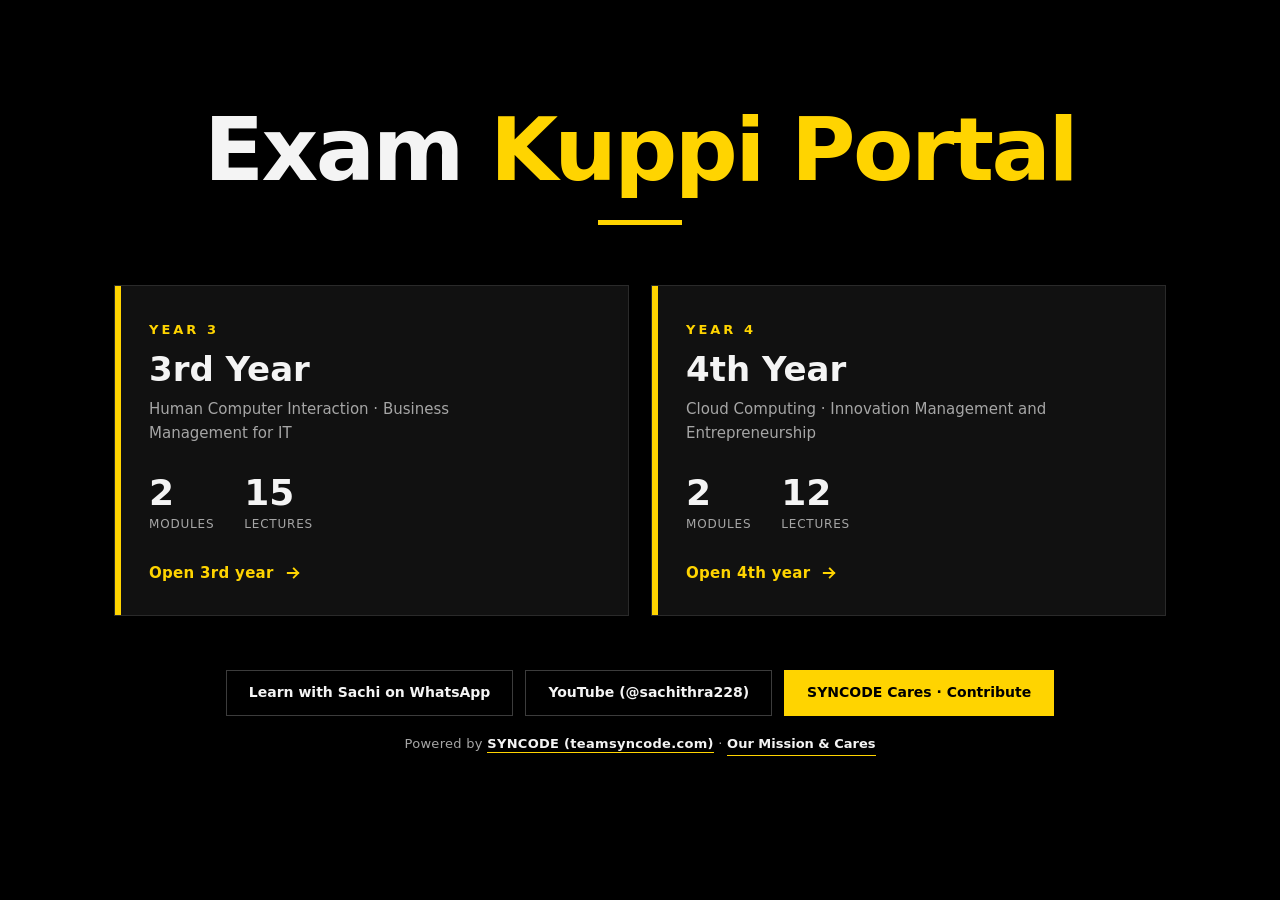
==== commit e8f38f4b: "Group modules into 3rd year and 4th year boxes on the landing page Landing shows two year boxes; eac" ====
--- a/index.html
+++ b/index.html
@@ -25,6 +25,7 @@
 .land{max-width:1100px;margin:0 auto;padding:0 24px;min-height:100vh;display:flex;flex-direction:column;justify-content:center}
 .land h1{font-size:clamp(42px,7.4vw,88px);line-height:1;font-weight:800;letter-spacing:-2.5px;text-align:center}
 .land h1 span{color:var(--y)}
+.ybk{align-self:flex-start;display:inline-flex;align-items:center;gap:8px;margin:0 0 22px;color:var(--muted);font-size:14px;font-weight:600;transition:.2s}.ybk:hover{color:var(--y)}.ybk[hidden]{display:none}
 .rule{width:84px;height:5px;background:var(--y);margin:26px auto 0}
 .mods{display:grid;grid-template-columns:1fr 1fr;gap:22px;margin-top:60px}
 @media(max-width:760px){.mods{grid-template-columns:1fr}}
@@ -458,6 +459,7 @@
 <!-- ================= landing -->
 <section class="view" id="v-land">
   <div class="land">
+    <a class="ybk" id="ybk" href="#" hidden></a>
     <div class="kick">Learn with Sachi</div>
     <h1>Exam <span>Kuppi Portal</span></h1>
     <div class="rule"></div>
@@ -673,29 +675,48 @@
 const covered=(M,L)=>L.topics.filter((t,i)=>done[tid(M,L,i)]).length;
 
 /* modules that live on their own page inside this site (folder with its own index.html) */
-const EXT=[
- {code:"IT4090",name:"Cloud Computing",date:[11,16],href:"cloud-computing/",lectures:12,topics:70,
-  desc:"12 lectures · MCQ, short answers and structured questions · 2 hours"}
+const EXT={
+ cc:{code:"IT4090",name:"Cloud Computing",date:[11,16],href:"cloud-computing/",lectures:12,topics:70,
+  desc:"12 lectures · MCQ, short answers and structured questions · 2 hours"},
+ ime:{code:"IME",name:"Innovation Management and Entrepreneurship",date:[11,13],soon:true,
+  desc:"Exam 13 Nov · 12:00 PM – 2:00 PM · notes and practice coming soon"}
+};
+/* year boxes shown on the landing page; each year box opens its own module list */
+const YEARBOX=[
+ {key:"y3",num:"3",name:"3rd",desc:"Human Computer Interaction · Business Management for IT",mods:["hci","bmit"]},
+ {key:"y4",num:"4",name:"4th",desc:"Cloud Computing · Innovation Management and Entrepreneurship",mods:["cc","ime"]}
 ];
+const modOf=k=>DATA[k]||EXT[k];
+const yearBack={hci:"y3",bmit:"y3"};
 
 /* ------------------------------------------------------------------ landing */
+function cardMod(M,href){const c=countText(M);
+  const stats=`<div><b>${c.n}</b><span>${c.l}</span></div>`+(M.soon?"":`<div><b>${M.lectures.length||M.lectures}</b><span>Lectures</span></div><div><b>${M.topics||topicCount(M)}</b><span>Topics</span></div>`);
+  const open=M.soon?`<div class="mopen" style="color:var(--muted)">Coming soon</div>`:`<div class="mopen">Open module ${I.arrow}</div>`;
+  const inner=`<div class="code">${M.code}</div><h2>${M.name}</h2><p>${M.desc}</p><div class="mstats">${stats}</div>${open}`;
+  return M.soon?`<div class="mcard" style="opacity:.78;cursor:default" aria-disabled="true">${inner}</div>`:`<a class="mcard" href="${href}">${inner}</a>`;
+}
 function renderLanding(){
-  $("#mods").innerHTML=Object.values(DATA).map(M=>{const c=countText(M);return `
-  <a class="mcard" href="#${M.key}">
-    <div class="code">${M.code}</div><h2>${M.name}</h2><p>${M.desc}</p>
-    <div class="mstats"><div><b>${c.n}</b><span>${c.l}</span></div><div><b>${M.lectures.length}</b><span>Lectures</span></div><div><b>${topicCount(M)}</b><span>Topics</span></div></div>
-    <div class="mopen">Open module ${I.arrow}</div></a>`}).join("")+EXT.map(M=>{const c=countText(M);return `
-  <a class="mcard" href="${M.href}">
-    <div class="code">${M.code}</div><h2>${M.name}</h2><p>${M.desc}</p>
-    <div class="mstats"><div><b>${c.n}</b><span>${c.l}</span></div><div><b>${M.lectures}</b><span>Lectures</span></div><div><b>${M.topics}</b><span>Topics</span></div></div>
-    <div class="mopen">Open module ${I.arrow}</div></a>`}).join("");
+  const k=location.hash.replace("#","").split("/")[0];
+  const Y=YEARBOX.find(y=>y.key===k),bk=$("#ybk"),h1=$("#v-land h1");
+  if(!Y){
+    bk.hidden=true;h1.innerHTML='Exam <span>Kuppi Portal</span>';
+    $("#mods").innerHTML=YEARBOX.map(y=>{
+      const ms=y.mods.map(modOf),known=ms.filter(m=>!m.soon),lec=known.reduce((a,m)=>a+(m.lectures.length||m.lectures),0);
+      return `<a class="mcard" href="#${y.key}"><div class="code">YEAR ${y.num}</div><h2>${y.name} Year</h2><p>${y.desc}</p>
+      <div class="mstats"><div><b>${ms.length}</b><span>Modules</span></div><div><b>${lec}</b><span>Lectures</span></div></div>
+      <div class="mopen">Open ${y.name} year ${I.arrow}</div></a>`}).join("");
+    return;
+  }
+  bk.hidden=false;bk.innerHTML=`${I.back}All years`;h1.innerHTML=`${Y.name} <span>Year</span>`;
+  $("#mods").innerHTML=Y.mods.map(key=>{const M=modOf(key);return cardMod(M,DATA[key]?"#"+key:M.href)}).join("");
 }
 
 /* ------------------------------------------------------------------ sidebar */
 function renderSide(M){
   const c=countText(M);
   $("#side").innerHTML=`
-   <a class="back" href="#">${I.back}All modules</a>
+   <a class="back" href="#${yearBack[M.key]||""}">${I.back}All modules</a>
    <div class="sh"><div class="code">${M.code}</div><h2>${M.name}</h2>
      <div class="cd"><div><b>${c.n}</b><span>${c.l}</span></div><div><b>${MON[M.date[0]]} ${M.date[1]}</b><span>Exam date</span></div></div></div>
    <div class="ng">Overview</div>
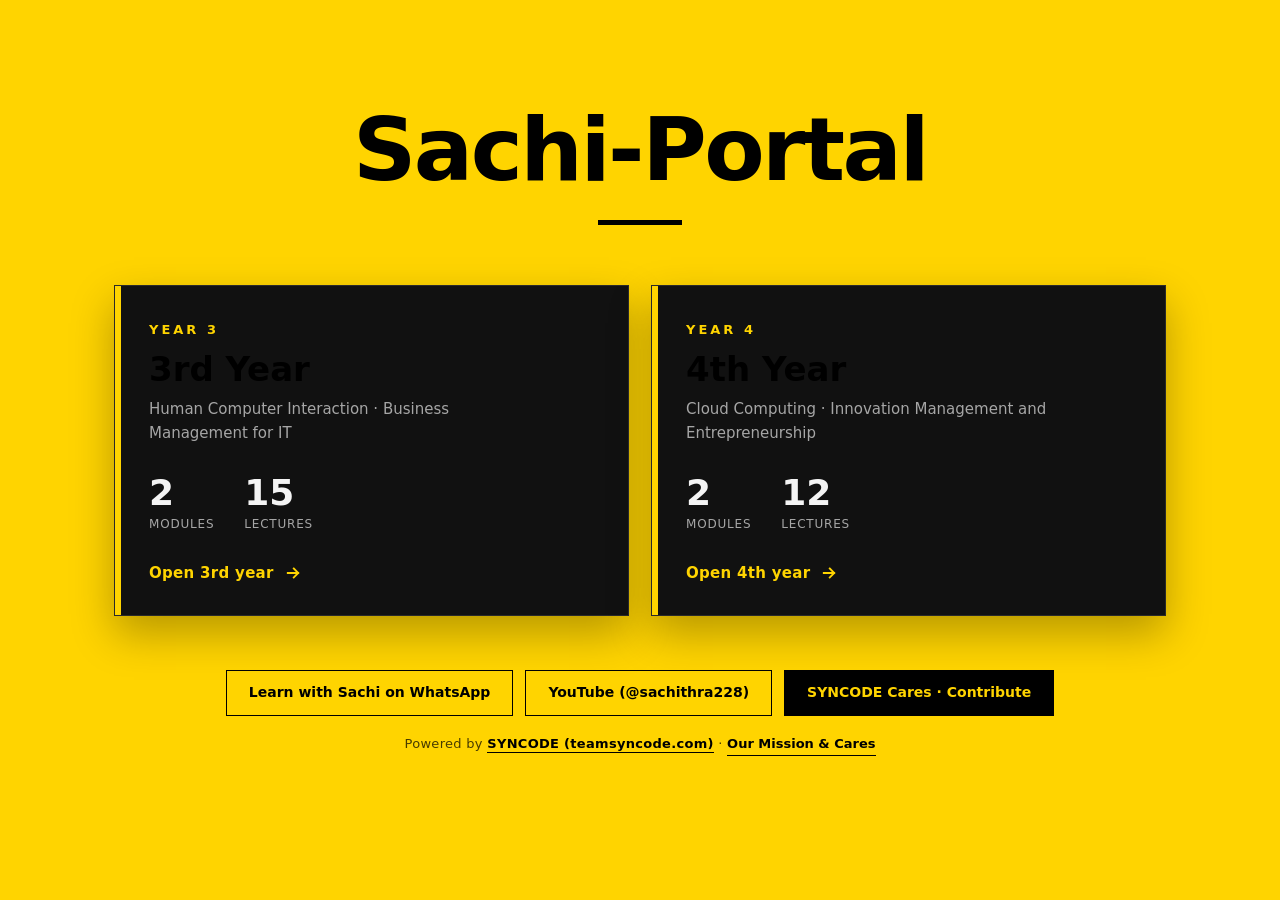
==== commit 2eb0c3ca: "Yellow Sachi-Portal year page with black wave transition into each year Year-select page is yellow w" ====
--- a/index.html
+++ b/index.html
@@ -25,6 +25,31 @@
 .land{max-width:1100px;margin:0 auto;padding:0 24px;min-height:100vh;display:flex;flex-direction:column;justify-content:center}
 .land h1{font-size:clamp(42px,7.4vw,88px);line-height:1;font-weight:800;letter-spacing:-2.5px;text-align:center}
 .land h1 span{color:var(--y)}
+/* year-select page: yellow, with a black wave when a year is chosen */
+body.yelbody{background:var(--y)}
+#v-land.yel{background:var(--y);color:#000}
+#v-land.yel .land h1{color:#000}
+#v-land.yel .rule{background:#000}
+#v-land.yel .lbtn{border-color:#000;color:#000}
+#v-land.yel .lbtn:hover{background:#000;color:var(--y);border-color:#000;transform:translateY(-2px)}
+#v-land.yel .lbtn.cares{background:#000;border-color:#000;color:var(--y)}
+#v-land.yel .lbtn.cares:hover{background:#1a1a1a;color:#ffe033}
+#v-land.yel .syncfoot{color:rgba(0,0,0,.72)}
+#v-land.yel .syncfoot a,#v-land.yel .syncfoot button{color:#000;border-bottom-color:#000}
+#v-land.yel .syncfoot a:hover,#v-land.yel .syncfoot button:hover{color:#000;opacity:.7}
+#v-land.yel .mcard{box-shadow:0 18px 40px rgba(0,0,0,.28)}
+#v-land:not(.yel) .mcard{animation:cardin .65s cubic-bezier(.2,.7,.2,1) backwards}
+#v-land:not(.yel) .mcard:nth-child(2){animation-delay:.14s}
+@keyframes cardin{from{opacity:0;transform:translateY(34px)}to{opacity:1;transform:none}}
+.wave{position:fixed;inset:0;z-index:900;overflow:hidden;pointer-events:all;transition:opacity .45s ease}
+.wave.out{opacity:0;pointer-events:none}
+.wave-in{position:absolute;left:0;top:0;width:100%;height:calc(100% + 120px);transform:translateY(100%);animation:waverise .95s cubic-bezier(.65,0,.35,1) forwards}
+.wave-svg{display:block;width:200%;height:120px;animation:waveslide 1.1s linear infinite}
+.wave-svg path{fill:#000}
+.wave-body{background:#000;height:calc(100% - 119px)}
+@keyframes waverise{to{transform:translateY(-120px)}}
+@keyframes waveslide{to{transform:translateX(-50%)}}
+@media (prefers-reduced-motion:reduce){.wave-in,.wave-svg{animation:none}}
 .ybk{align-self:flex-start;display:inline-flex;align-items:center;gap:8px;margin:0 0 22px;color:var(--muted);font-size:14px;font-weight:600;transition:.2s}.ybk:hover{color:var(--y)}.ybk[hidden]{display:none}
 .rule{width:84px;height:5px;background:var(--y);margin:26px auto 0}
 .mods{display:grid;grid-template-columns:1fr 1fr;gap:22px;margin-top:60px}
@@ -698,12 +723,14 @@
 }
 function renderLanding(){
   const k=location.hash.replace("#","").split("/")[0];
-  const Y=YEARBOX.find(y=>y.key===k),bk=$("#ybk"),h1=$("#v-land h1");
+  const Y=YEARBOX.find(y=>y.key===k),bk=$("#ybk"),h1=$("#v-land h1"),L=$("#v-land");
+  L.classList.toggle("yel",!Y);
+  L.querySelector(".kick").hidden=!Y;L.querySelector(".lfoot").hidden=!!Y;L.querySelector(".syncfoot").hidden=!!Y;
   if(!Y){
-    bk.hidden=true;h1.innerHTML='Exam <span>Kuppi Portal</span>';
+    bk.hidden=true;h1.innerHTML='Sachi-Portal';
     $("#mods").innerHTML=YEARBOX.map(y=>{
       const ms=y.mods.map(modOf),known=ms.filter(m=>!m.soon),lec=known.reduce((a,m)=>a+(m.lectures.length||m.lectures),0);
-      return `<a class="mcard" href="#${y.key}"><div class="code">YEAR ${y.num}</div><h2>${y.name} Year</h2><p>${y.desc}</p>
+      return `<a class="mcard" href="#${y.key}" data-year><div class="code">YEAR ${y.num}</div><h2>${y.name} Year</h2><p>${y.desc}</p>
       <div class="mstats"><div><b>${ms.length}</b><span>Modules</span></div><div><b>${lec}</b><span>Lectures</span></div></div>
       <div class="mopen">Open ${y.name} year ${I.arrow}</div></a>`}).join("");
     return;
@@ -1023,7 +1050,7 @@
 });
 
 /* ------------------------------------------------------------------ router */
-function show(id){["#v-land","#v-mod","#v-try"].forEach(s=>$(s).classList.remove("on"));const e=$(id);void e.offsetWidth;e.classList.add("on");window.scrollTo(0,0)}
+function show(id){["#v-land","#v-mod","#v-try"].forEach(s=>$(s).classList.remove("on"));const e=$(id);void e.offsetWidth;e.classList.add("on");document.body.classList.toggle("yelbody",id==="#v-land"&&$("#v-land").classList.contains("yel"));window.scrollTo(0,0)}
 function route(){
   const h=location.hash.replace("#","").split("/");
   tryOn=false;
@@ -1039,6 +1066,17 @@
     if(h[2]==="all")document.querySelectorAll(".topic").forEach(t=>t.classList.add("open"));
   }else{mod=null;renderLanding();show("#v-land")}
 }
+/* black wave that sweeps up the screen, then the chosen year's modules appear */
+function waveTo(hash){
+  if(document.querySelector(".wave"))return;
+  if(matchMedia("(prefers-reduced-motion: reduce)").matches){location.hash=hash;return}
+  const w=document.createElement("div");w.className="wave";
+  w.innerHTML='<div class="wave-in"><svg class="wave-svg" viewBox="0 0 1200 120" preserveAspectRatio="none"><path d="M0 60 C100 10 200 10 300 60 S500 110 600 60 S800 10 900 60 S1100 110 1200 60 V120 H0Z"/></svg><div class="wave-body"></div></div>';
+  document.body.appendChild(w);
+  setTimeout(()=>{location.hash=hash;w.classList.add("out");setTimeout(()=>w.remove(),500)},980);
+}
+document.addEventListener("click",e=>{const a=e.target.closest("a[data-year]");if(!a)return;e.preventDefault();waveTo(a.getAttribute("href"))});
+
 /* ------------------------------------------------------------------ syncode cares */
 const CARES_WA="94702911223";
 const CARES_ITEMS=[
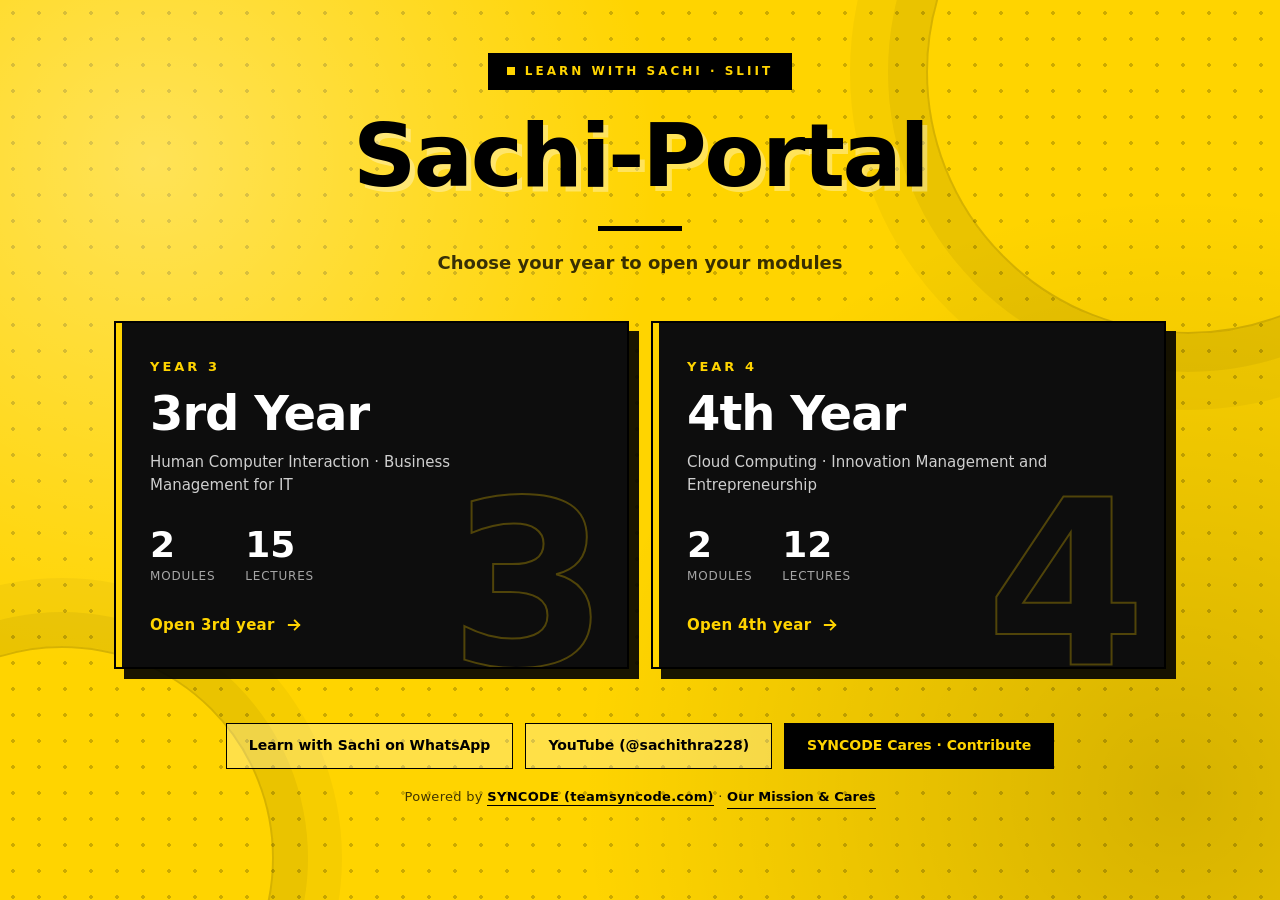
==== commit bd2e2687: "Redesign year page: patterned yellow, readable year boxes, slower right-to-left wave Fix invisible c" ====
--- a/index.html
+++ b/index.html
@@ -25,31 +25,65 @@
 .land{max-width:1100px;margin:0 auto;padding:0 24px;min-height:100vh;display:flex;flex-direction:column;justify-content:center}
 .land h1{font-size:clamp(42px,7.4vw,88px);line-height:1;font-weight:800;letter-spacing:-2.5px;text-align:center}
 .land h1 span{color:var(--y)}
-/* year-select page: yellow, with a black wave when a year is chosen */
+/* year-select page: yellow patterned page; choosing a year sweeps a black wave right to left */
 body.yelbody{background:var(--y)}
-#v-land.yel{background:var(--y);color:#000}
-#v-land.yel .land h1{color:#000}
+#v-land.yel{color:#000;
+  background:
+   radial-gradient(circle at 12% 18%,rgba(255,255,255,.34),transparent 38%),
+   radial-gradient(circle at 92% 88%,rgba(0,0,0,.16),transparent 42%),
+   radial-gradient(rgba(0,0,0,.2) 1.6px,transparent 1.7px) 0 0/26px 26px,
+   var(--y)}
+#v-land.yel::before,#v-land.yel::after{content:"";position:absolute;pointer-events:none;border:2px solid rgba(0,0,0,.16);border-radius:50%}
+#v-land.yel::before{width:520px;height:520px;right:-170px;top:-190px;box-shadow:0 0 0 38px rgba(0,0,0,.05),0 0 0 76px rgba(0,0,0,.035)}
+#v-land.yel::after{width:420px;height:420px;left:-150px;bottom:-170px;box-shadow:0 0 0 34px rgba(0,0,0,.05),0 0 0 68px rgba(0,0,0,.035)}
+#v-land{position:relative;overflow:hidden}
+#v-land:not(.yel){background:radial-gradient(rgba(255,212,0,.09) 1.4px,transparent 1.5px) 0 0/30px 30px,radial-gradient(circle at 50% -10%,rgba(255,212,0,.12),transparent 55%),#000}
+.land{position:relative;z-index:1}
+.ypill{align-self:center;display:inline-flex;align-items:center;gap:10px;margin:0 auto 22px;padding:8px 18px;font-size:12px;font-weight:800;letter-spacing:3px;text-transform:uppercase;border:1px solid var(--y);color:var(--y);background:transparent}
+#v-land.yel .ypill{background:#000;color:var(--y);border-color:#000}
+.ypill::before{content:"";width:8px;height:8px;background:currentColor;display:inline-block}
+.ysub{text-align:center;font-size:clamp(15px,1.6vw,18px);margin:18px auto 0;max-width:520px;font-weight:600;color:var(--muted)}
+#v-land.yel .ysub{color:rgba(0,0,0,.78)}
+#v-land.yel .land h1{color:#000;text-shadow:5px 5px 0 rgba(255,255,255,.35)}
 #v-land.yel .rule{background:#000}
-#v-land.yel .lbtn{border-color:#000;color:#000}
+#v-land.yel .mods{margin-top:44px}
+/* year boxes */
+#v-land.yel .mcard{min-height:300px;background:#0d0d0d;color:#f4f4f4;border:2px solid #000;box-shadow:10px 10px 0 rgba(0,0,0,.9);overflow:hidden}
+#v-land.yel .mcard:hover{transform:translate(-4px,-4px);box-shadow:16px 16px 0 #000;border-color:#000;background:#151515}
+#v-land.yel .mcard h2{color:#fff;font-size:clamp(34px,4vw,48px);letter-spacing:-1px}
+#v-land.yel .mcard p{color:#cfcfcf}
+#v-land.yel .mcard .code{color:var(--y)}
+#v-land.yel .mcard .mstats b{color:#fff}
+#v-land.yel .mcard .mstats span{color:#a6a6a6}
+.ynum{position:absolute;right:18px;bottom:-34px;font-size:230px;line-height:1;font-weight:900;color:transparent;-webkit-text-stroke:2px rgba(255,212,0,.28);pointer-events:none;transition:.35s}
+.mcard:hover .ynum{-webkit-text-stroke-color:rgba(255,212,0,.6);transform:translateY(-8px)}
+#v-land.yel .lbtn{border-color:#000;color:#000;background:rgba(255,255,255,.28)}
 #v-land.yel .lbtn:hover{background:#000;color:var(--y);border-color:#000;transform:translateY(-2px)}
 #v-land.yel .lbtn.cares{background:#000;border-color:#000;color:var(--y)}
 #v-land.yel .lbtn.cares:hover{background:#1a1a1a;color:#ffe033}
-#v-land.yel .syncfoot{color:rgba(0,0,0,.72)}
+#v-land.yel .syncfoot{color:rgba(0,0,0,.75)}
 #v-land.yel .syncfoot a,#v-land.yel .syncfoot button{color:#000;border-bottom-color:#000}
-#v-land.yel .syncfoot a:hover,#v-land.yel .syncfoot button:hover{color:#000;opacity:.7}
-#v-land.yel .mcard{box-shadow:0 18px 40px rgba(0,0,0,.28)}
-#v-land:not(.yel) .mcard{animation:cardin .65s cubic-bezier(.2,.7,.2,1) backwards}
-#v-land:not(.yel) .mcard:nth-child(2){animation-delay:.14s}
-@keyframes cardin{from{opacity:0;transform:translateY(34px)}to{opacity:1;transform:none}}
-.wave{position:fixed;inset:0;z-index:900;overflow:hidden;pointer-events:all;transition:opacity .45s ease}
+/* year page (black): slow, staged reveal after the wave */
+#v-land:not(.yel) .ybk,#v-land:not(.yel) .ypill,#v-land:not(.yel) h1,#v-land:not(.yel) .rule{animation:revealup 1s cubic-bezier(.2,.7,.2,1) .35s backwards}
+#v-land:not(.yel) h1{animation-delay:.5s}
+#v-land:not(.yel) .rule{animation-delay:.65s}
+#v-land:not(.yel) .mcard{animation:revealup 1.1s cubic-bezier(.2,.7,.2,1) 1s backwards}
+#v-land:not(.yel) .mcard:nth-child(2){animation-delay:1.35s}
+@keyframes revealup{from{opacity:0;transform:translateY(38px)}to{opacity:1;transform:none}}
+/* wave: black fills the screen from the right edge to the left with a wavy leading edge */
+.wave{position:fixed;inset:0;z-index:900;overflow:hidden;pointer-events:all;transition:opacity .7s ease .1s}
 .wave.out{opacity:0;pointer-events:none}
-.wave-in{position:absolute;left:0;top:0;width:100%;height:calc(100% + 120px);transform:translateY(100%);animation:waverise .95s cubic-bezier(.65,0,.35,1) forwards}
-.wave-svg{display:block;width:200%;height:120px;animation:waveslide 1.1s linear infinite}
+.wave-in{position:absolute;left:0;top:0;height:100%;width:calc(100% + 140px);display:flex;transform:translateX(100%);animation:waverise 1.7s cubic-bezier(.77,0,.18,1) forwards}
+.wave-box{width:140px;height:100%;flex:none;overflow:hidden}
+.wave-svg{display:block;width:100%;height:200%;animation:waveslide 1.5s linear infinite}
 .wave-svg path{fill:#000}
-.wave-body{background:#000;height:calc(100% - 119px)}
-@keyframes waverise{to{transform:translateY(-120px)}}
-@keyframes waveslide{to{transform:translateX(-50%)}}
+.wave-body{flex:1;background:#000;margin-left:-1px}
+@keyframes waverise{to{transform:translateX(-140px)}}
+@keyframes waveslide{to{transform:translateY(-50%)}}
 @media (prefers-reduced-motion:reduce){.wave-in,.wave-svg{animation:none}}
+.lfoot[hidden],.syncfoot[hidden],.ysub[hidden],.ypill[hidden]{display:none!important}
+.mods{grid-template-columns:repeat(2,minmax(0,1fr))}
+@media(max-width:900px){.mods{grid-template-columns:minmax(0,1fr)}}
 .ybk{align-self:flex-start;display:inline-flex;align-items:center;gap:8px;margin:0 0 22px;color:var(--muted);font-size:14px;font-weight:600;transition:.2s}.ybk:hover{color:var(--y)}.ybk[hidden]{display:none}
 .rule{width:84px;height:5px;background:var(--y);margin:26px auto 0}
 .mods{display:grid;grid-template-columns:1fr 1fr;gap:22px;margin-top:60px}
@@ -485,9 +519,11 @@
 <section class="view" id="v-land">
   <div class="land">
     <a class="ybk" id="ybk" href="#" hidden></a>
+    <div class="ypill" id="ypill">Learn with Sachi · SLIIT</div>
     <div class="kick">Learn with Sachi</div>
     <h1>Exam <span>Kuppi Portal</span></h1>
     <div class="rule"></div>
+    <p class="ysub" id="ysub"></p>
     <div class="mods" id="mods"></div>
     <div class="lfoot">
       <a class="lbtn" href="https://whatsapp.com/channel/0029VbAOUZj6hENiKN0n9K2y" target="_blank" rel="noopener">Learn with Sachi on WhatsApp</a>
@@ -725,12 +761,12 @@
   const k=location.hash.replace("#","").split("/")[0];
   const Y=YEARBOX.find(y=>y.key===k),bk=$("#ybk"),h1=$("#v-land h1"),L=$("#v-land");
   L.classList.toggle("yel",!Y);
-  L.querySelector(".kick").hidden=!Y;L.querySelector(".lfoot").hidden=!!Y;L.querySelector(".syncfoot").hidden=!!Y;
+  $("#ysub").hidden=!!Y;$("#ysub").textContent="Choose your year to open your modules";L.querySelector(".lfoot").hidden=!!Y;L.querySelector(".syncfoot").hidden=!!Y;
   if(!Y){
     bk.hidden=true;h1.innerHTML='Sachi-Portal';
     $("#mods").innerHTML=YEARBOX.map(y=>{
       const ms=y.mods.map(modOf),known=ms.filter(m=>!m.soon),lec=known.reduce((a,m)=>a+(m.lectures.length||m.lectures),0);
-      return `<a class="mcard" href="#${y.key}" data-year><div class="code">YEAR ${y.num}</div><h2>${y.name} Year</h2><p>${y.desc}</p>
+      return `<a class="mcard" href="#${y.key}" data-year><span class="ynum" aria-hidden="true">${y.num}</span><div class="code">YEAR ${y.num}</div><h2>${y.name} Year</h2><p>${y.desc}</p>
       <div class="mstats"><div><b>${ms.length}</b><span>Modules</span></div><div><b>${lec}</b><span>Lectures</span></div></div>
       <div class="mopen">Open ${y.name} year ${I.arrow}</div></a>`}).join("");
     return;
@@ -1071,9 +1107,9 @@
   if(document.querySelector(".wave"))return;
   if(matchMedia("(prefers-reduced-motion: reduce)").matches){location.hash=hash;return}
   const w=document.createElement("div");w.className="wave";
-  w.innerHTML='<div class="wave-in"><svg class="wave-svg" viewBox="0 0 1200 120" preserveAspectRatio="none"><path d="M0 60 C100 10 200 10 300 60 S500 110 600 60 S800 10 900 60 S1100 110 1200 60 V120 H0Z"/></svg><div class="wave-body"></div></div>';
+  w.innerHTML='<div class="wave-in"><div class="wave-box"><svg class="wave-svg" viewBox="0 0 120 1200" preserveAspectRatio="none"><path d="M120 0 L60 0 C10 100 10 200 60 300 S110 500 60 600 S10 800 60 900 S110 1100 60 1200 L120 1200Z"/></svg></div><div class="wave-body"></div></div>';
   document.body.appendChild(w);
-  setTimeout(()=>{location.hash=hash;w.classList.add("out");setTimeout(()=>w.remove(),500)},980);
+  setTimeout(()=>{location.hash=hash;w.classList.add("out");setTimeout(()=>w.remove(),900)},1800);
 }
 document.addEventListener("click",e=>{const a=e.target.closest("a[data-year]");if(!a)return;e.preventDefault();waveTo(a.getAttribute("href"))});
 
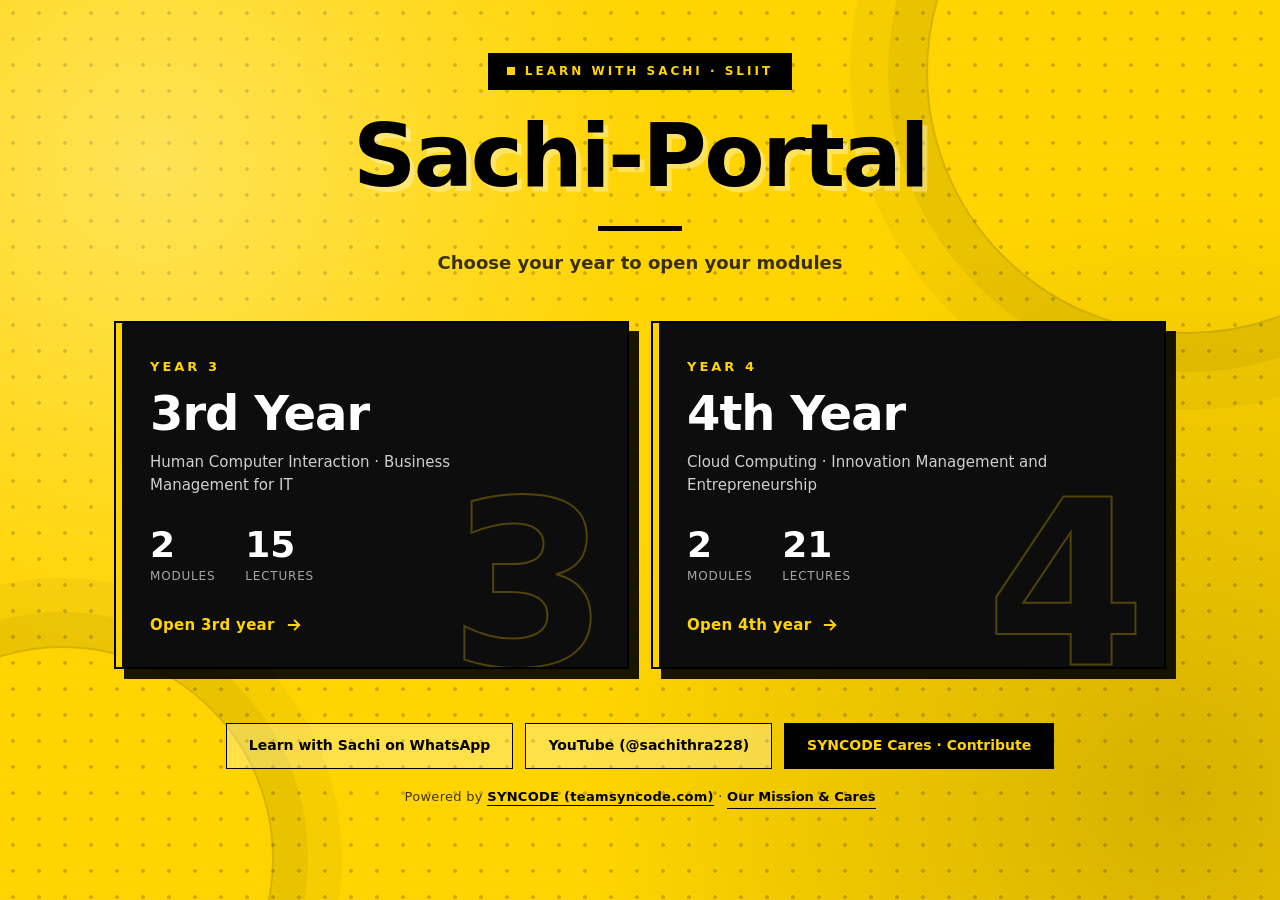
==== commit bf1a1c37: "Add Innovation Management and Entrepreneurship (IME) module on a shared exam engine IME: 9 lectures," ====
--- a/index.html
+++ b/index.html
@@ -81,6 +81,35 @@
 @keyframes waverise{to{transform:translateX(-140px)}}
 @keyframes waveslide{to{transform:translateY(-50%)}}
 @media (prefers-reduced-motion:reduce){.wave-in,.wave-svg{animation:none}}
+/* year page: the two modules are two full-height halves of the screen */
+#v-land:not(.yel) .land{max-width:none;width:100%;padding:0;display:block;min-height:100vh}
+#v-land:not(.yel) .ypill,#v-land:not(.yel) .rule{display:none}
+#v-land:not(.yel) .ybk{position:absolute;top:26px;left:clamp(20px,3vw,44px);z-index:5;margin:0}
+#v-land:not(.yel) h1{position:absolute;top:18px;left:0;right:0;z-index:4;text-align:center;font-size:clamp(28px,3.2vw,42px);letter-spacing:-1px;pointer-events:none}
+#v-land:not(.yel) .mods{margin:0;height:100vh;min-height:560px;gap:0;grid-template-columns:repeat(2,minmax(0,1fr))}
+#v-land:not(.yel) .mcard{min-height:0;height:100%;padding:clamp(110px,16vh,150px) clamp(28px,6vw,96px) clamp(36px,7vh,70px);border:0;border-left:1px solid rgba(255,212,0,.35);background:transparent;justify-content:flex-start;transition:background .45s ease,color .45s ease}
+#v-land:not(.yel) .mcard:first-child{border-left:0}
+#v-land:not(.yel) .mcard::before{width:0}
+#v-land:not(.yel) .mcard .code{font-size:clamp(13px,1.1vw,16px)}
+#v-land:not(.yel) .mcard h2{font-size:clamp(36px,4.6vw,78px);line-height:1.04;letter-spacing:-1.5px;margin:14px 0 18px;max-width:11em}
+#v-land:not(.yel) .mcard p{font-size:clamp(15px,1.25vw,19px);max-width:30em}
+#v-land:not(.yel) .mcard .mstats{margin-top:auto;gap:clamp(24px,3.4vw,56px)}
+#v-land:not(.yel) .mcard .mstats b{font-size:clamp(40px,4.4vw,72px)}
+#v-land:not(.yel) .mcard .mopen{font-size:clamp(15px,1.3vw,19px);margin-top:clamp(22px,4vh,40px)}
+#v-land:not(.yel) .mcard:hover{transform:none;background:var(--y);color:#000}
+#v-land:not(.yel) .mcard:hover .code,#v-land:not(.yel) .mcard:hover .mopen,#v-land:not(.yel) .mcard:hover p,#v-land:not(.yel) .mcard:hover .mstats b,#v-land:not(.yel) .mcard:hover .mstats span{color:#000}
+#v-land:not(.yel) .mcard[aria-disabled="true"]:hover{background:transparent;color:inherit}
+#v-land:not(.yel) .mcard[aria-disabled="true"]:hover .code,#v-land:not(.yel) .mcard[aria-disabled="true"]:hover .mopen{color:var(--y)}
+#v-land:not(.yel) .mcard[aria-disabled="true"]:hover p,#v-land:not(.yel) .mcard[aria-disabled="true"]:hover .mstats span{color:var(--muted)}
+#v-land:not(.yel) .mcard[aria-disabled="true"]:hover .mstats b{color:var(--txt)}
+@media(max-width:900px){
+  #v-land:not(.yel) .land{padding:24px 0 0}
+  #v-land:not(.yel) .ybk{position:static;margin:0 0 6px 20px}
+  #v-land:not(.yel) h1{position:static;margin:6px 0 18px;pointer-events:auto}
+  #v-land:not(.yel) .mods{height:auto;min-height:0;grid-template-columns:minmax(0,1fr)}
+  #v-land:not(.yel) .mcard{min-height:62vh;padding:42px 24px 38px;border-left:0;border-top:1px solid rgba(255,212,0,.35)}
+  #v-land:not(.yel) .mcard:first-child{border-top:0}
+}
 .lfoot[hidden],.syncfoot[hidden],.ysub[hidden],.ypill[hidden]{display:none!important}
 .mods{grid-template-columns:repeat(2,minmax(0,1fr))}
 @media(max-width:900px){.mods{grid-template-columns:minmax(0,1fr)}}
@@ -739,8 +768,8 @@
 const EXT={
  cc:{code:"IT4090",name:"Cloud Computing",date:[11,16],href:"cloud-computing/",lectures:12,topics:70,
   desc:"12 lectures · MCQ, short answers and structured questions · 2 hours"},
- ime:{code:"IME",name:"Innovation Management and Entrepreneurship",date:[11,13],soon:true,
-  desc:"Exam 13 Nov · 12:00 PM – 2:00 PM · notes and practice coming soon"}
+ ime:{code:"IT4050",name:"Innovation Management and Entrepreneurship",date:[11,13],href:"ime/",lectures:9,topics:53,
+  desc:"9 lectures · MCQs, canvas and business plan questions · 2 hours"}
 };
 /* year boxes shown on the landing page; each year box opens its own module list */
 const YEARBOX=[
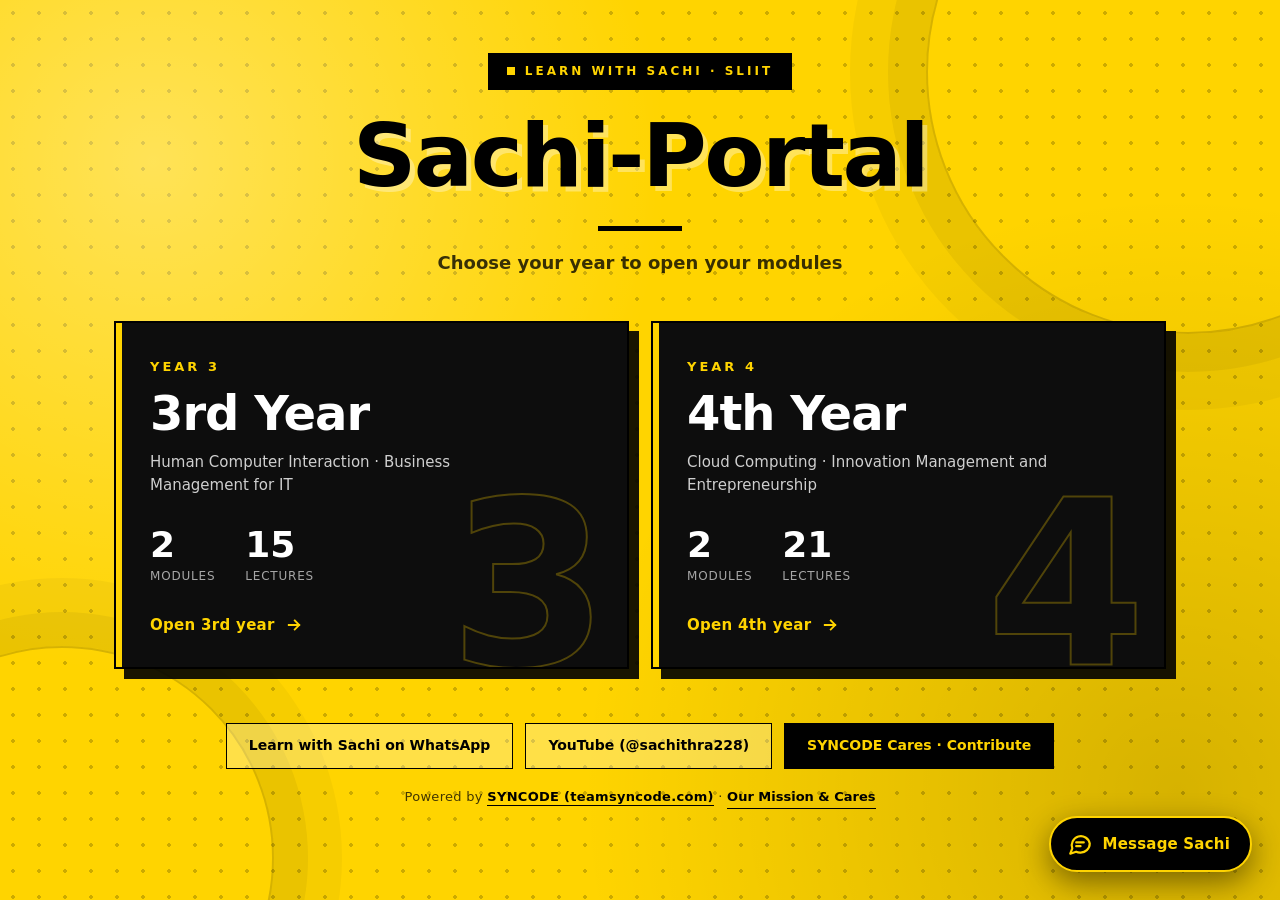
==== commit 3c94785f: "Add floating Message Sachi chat on every page and remove the dashboard Message Sachi pages A chat-st" ====
--- a/index.html
+++ b/index.html
@@ -745,7 +745,7 @@
 /* Anonymous messages: delivered to Sachi's email through Web3Forms (https://web3forms.com).
    Paste the free access key between the quotes below. Leave it empty to keep the form switched off. */
 const MSG_KEY="eba312cf-1c03-466c-b5ef-5a9d8ab4c083";
-const MSG={bmit:{}};
+const MSG={};   /* the old per-module Message Sachi page was replaced by the floating chat on every page (chat/message-widget.js) */
 const fmtKB=k=>k>=1024?(k/1024).toFixed(1)+" MB":k+" KB";
 const PL={hot:"High priority",mid:"Medium",low:"Low",skip:"Not asked"};
 const MON=["","Jan","Feb","Mar","Apr","May","Jun","Jul","Aug","Sep","Oct","Nov","Dec"];
@@ -1174,5 +1174,6 @@
 
 window.addEventListener("hashchange",route);route();
 </script>
+<script src="chat/message-widget.js" defer></script>
 </body>
 </html>
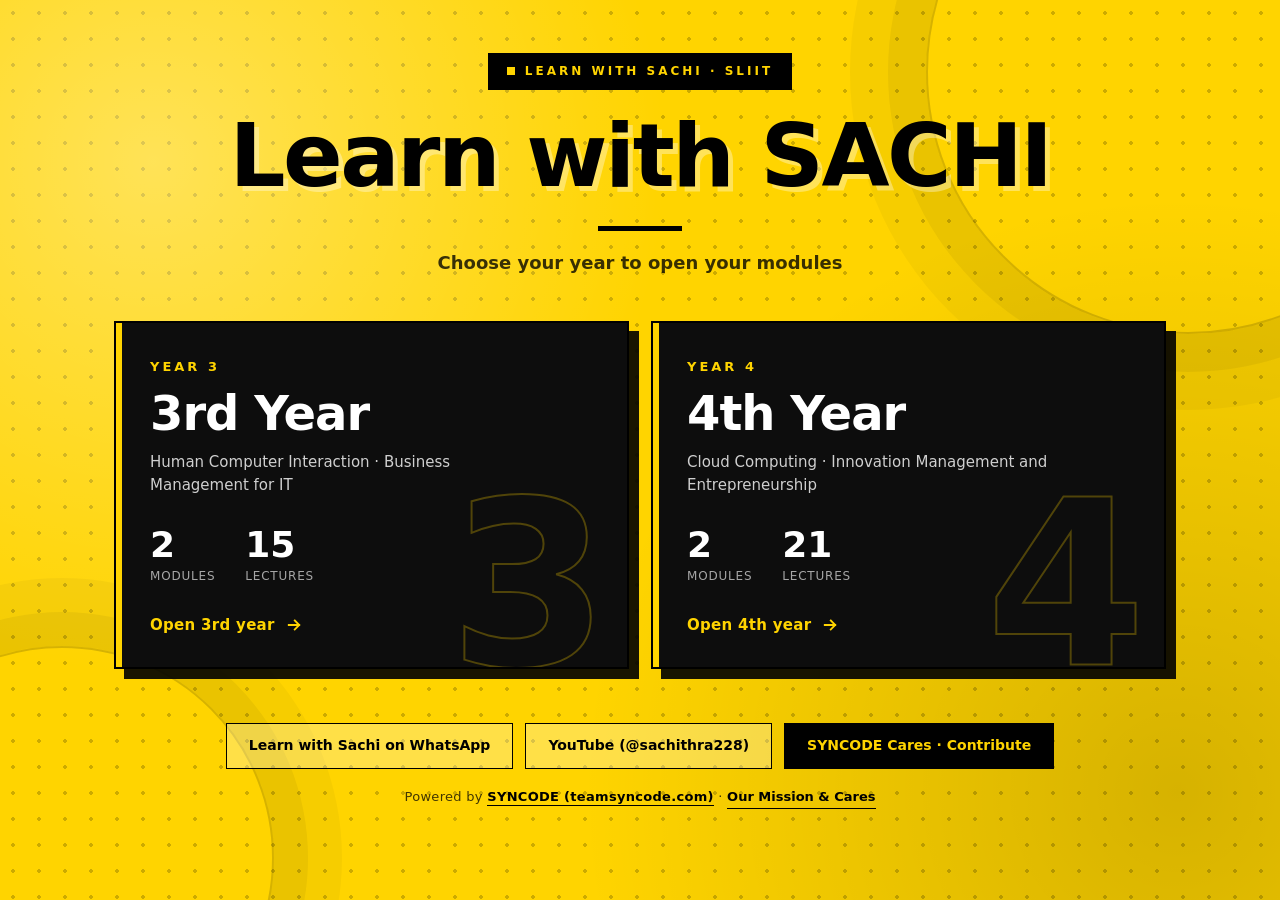
==== commit 0ebe55c1: "Landing page: rename Sachi-Portal heading to Learn with SACHI" ====
--- a/index.html
+++ b/index.html
@@ -3,7 +3,7 @@
 <head>
 <meta charset="utf-8">
 <meta name="viewport" content="width=device-width, initial-scale=1">
-<title>Exam Kuppi Portal</title>
+<title>Learn with SACHI | Exam Kuppi Portal</title>
 <style>
 :root{
   --bg:#000; --side:#0a0a0a; --surf:#111; --surf2:#181818; --line:#2a2a2a; --line2:#3c3c3c;
@@ -792,7 +792,7 @@
   L.classList.toggle("yel",!Y);
   $("#ysub").hidden=!!Y;$("#ysub").textContent="Choose your year to open your modules";L.querySelector(".lfoot").hidden=!!Y;L.querySelector(".syncfoot").hidden=!!Y;
   if(!Y){
-    bk.hidden=true;h1.innerHTML='Sachi-Portal';
+    bk.hidden=true;h1.innerHTML='Learn with SACHI';
     $("#mods").innerHTML=YEARBOX.map(y=>{
       const ms=y.mods.map(modOf),known=ms.filter(m=>!m.soon),lec=known.reduce((a,m)=>a+(m.lectures.length||m.lectures),0);
       return `<a class="mcard" href="#${y.key}" data-year><span class="ynum" aria-hidden="true">${y.num}</span><div class="code">YEAR ${y.num}</div><h2>${y.name} Year</h2><p>${y.desc}</p>
